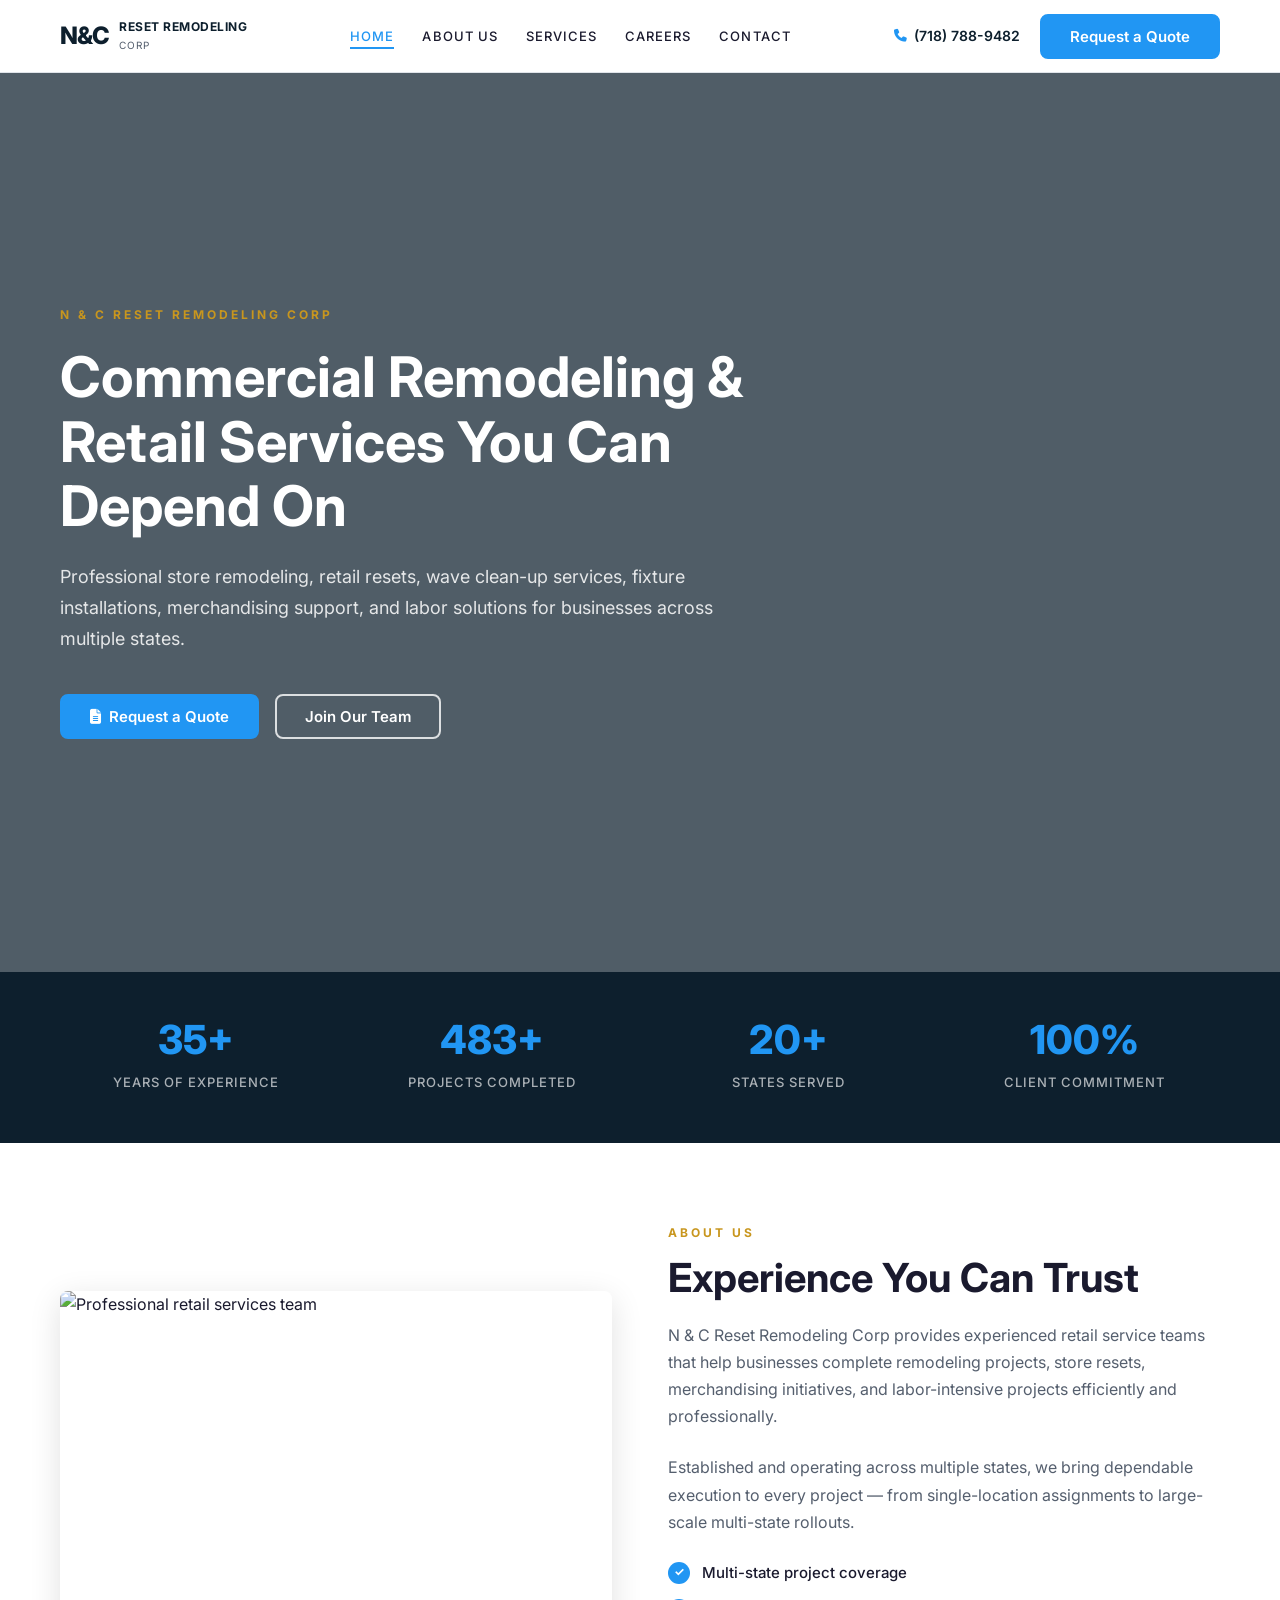
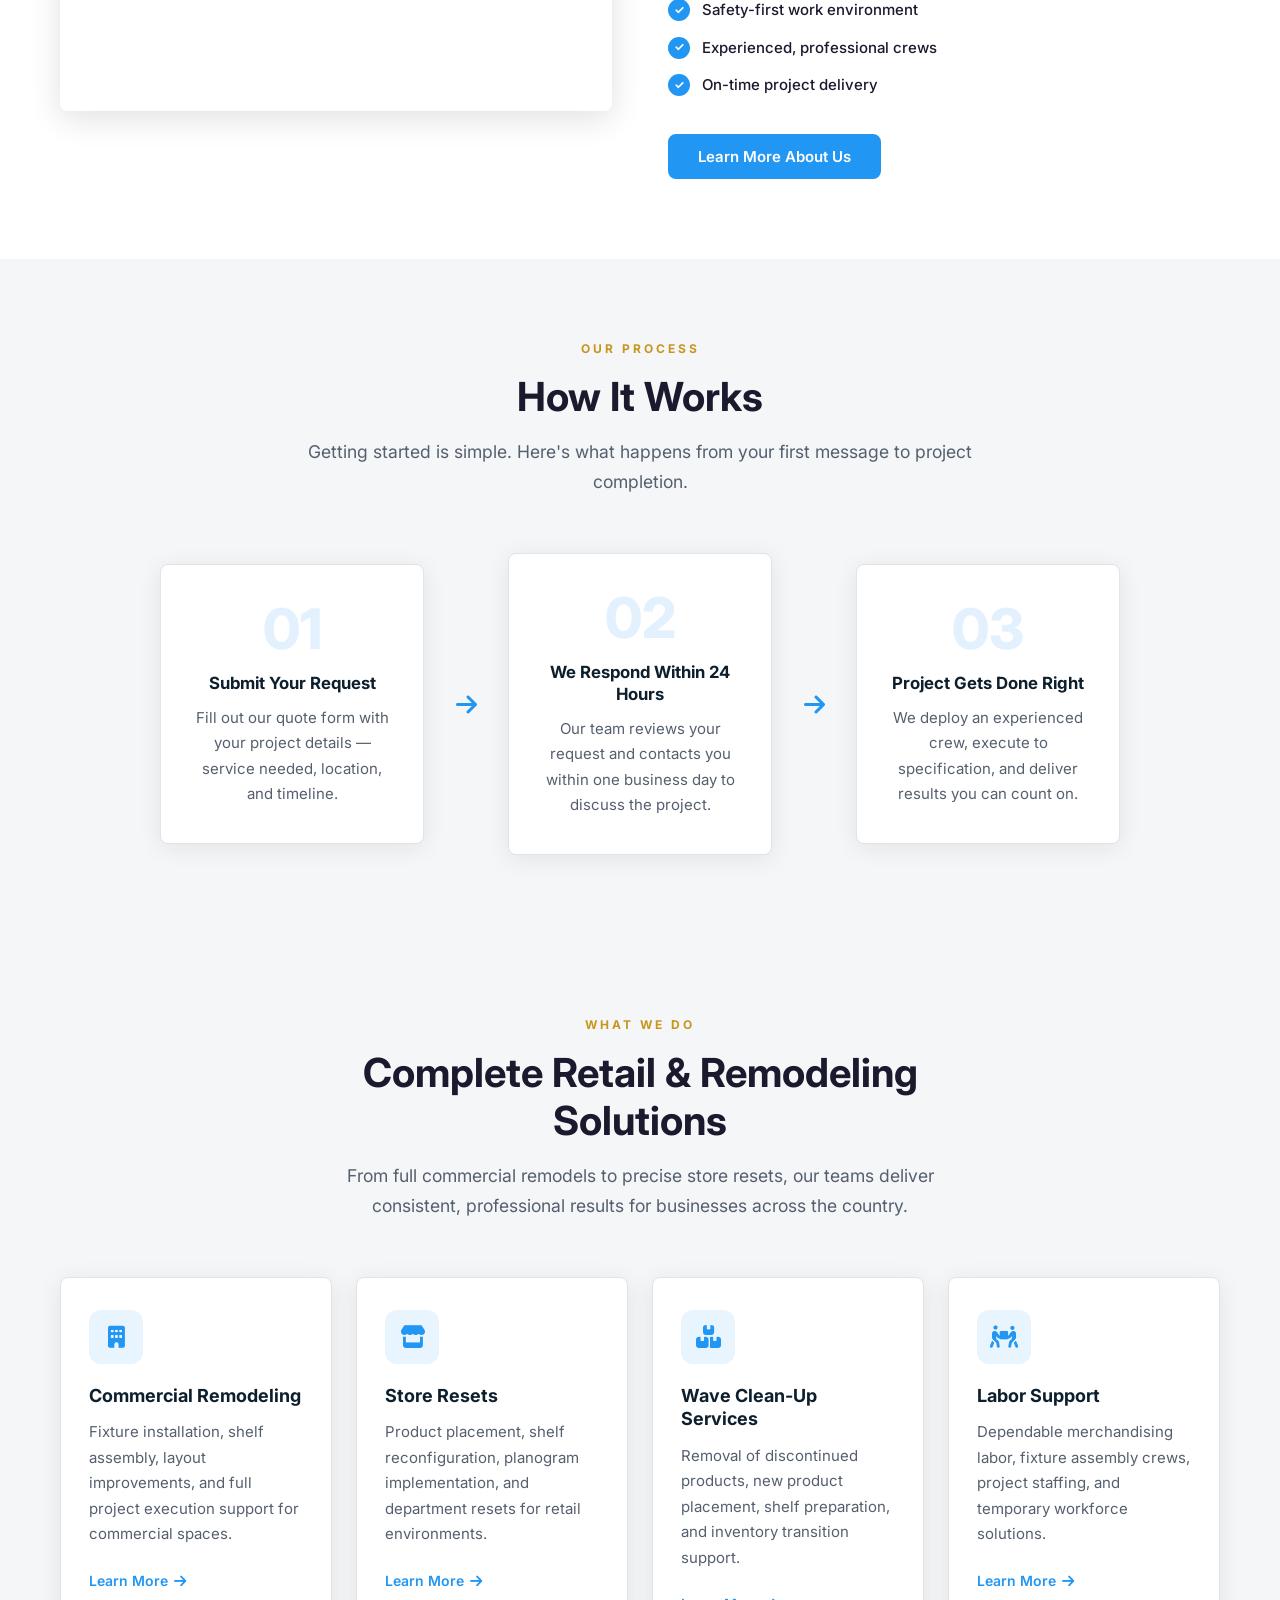
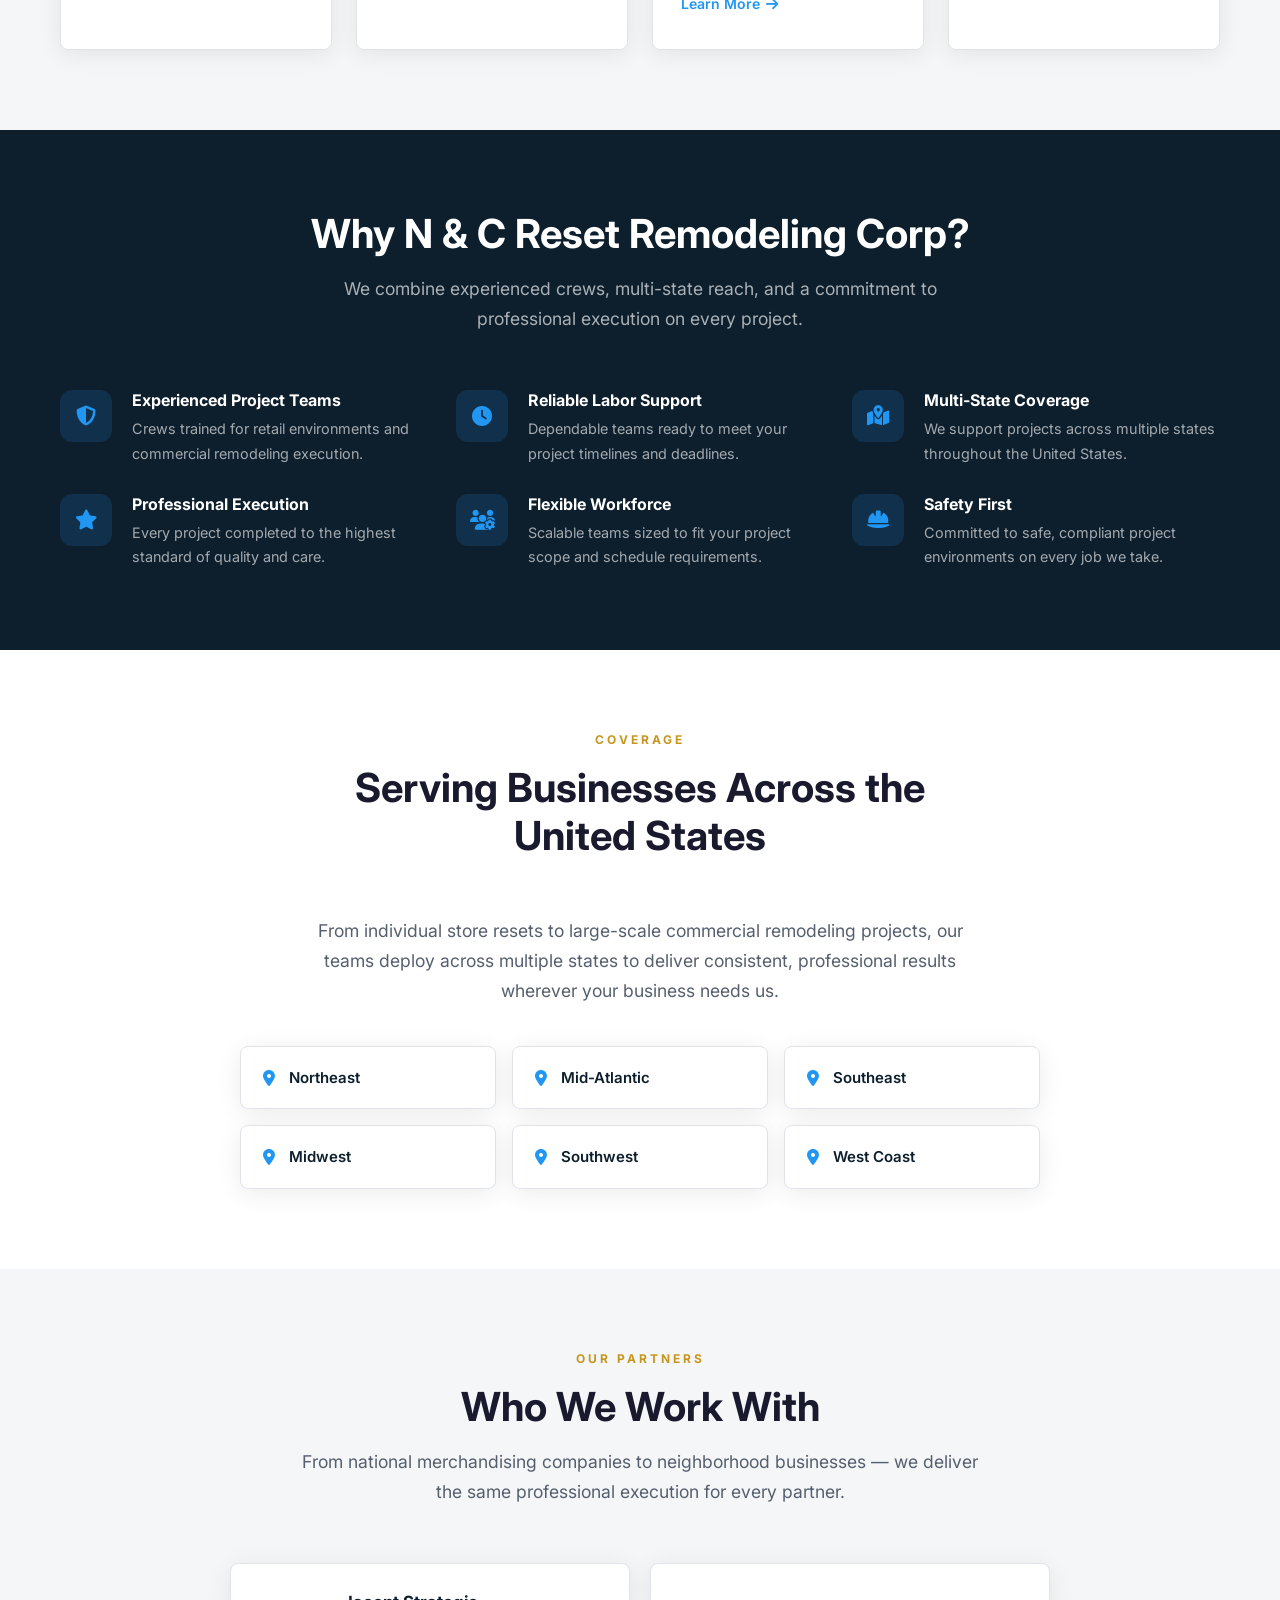
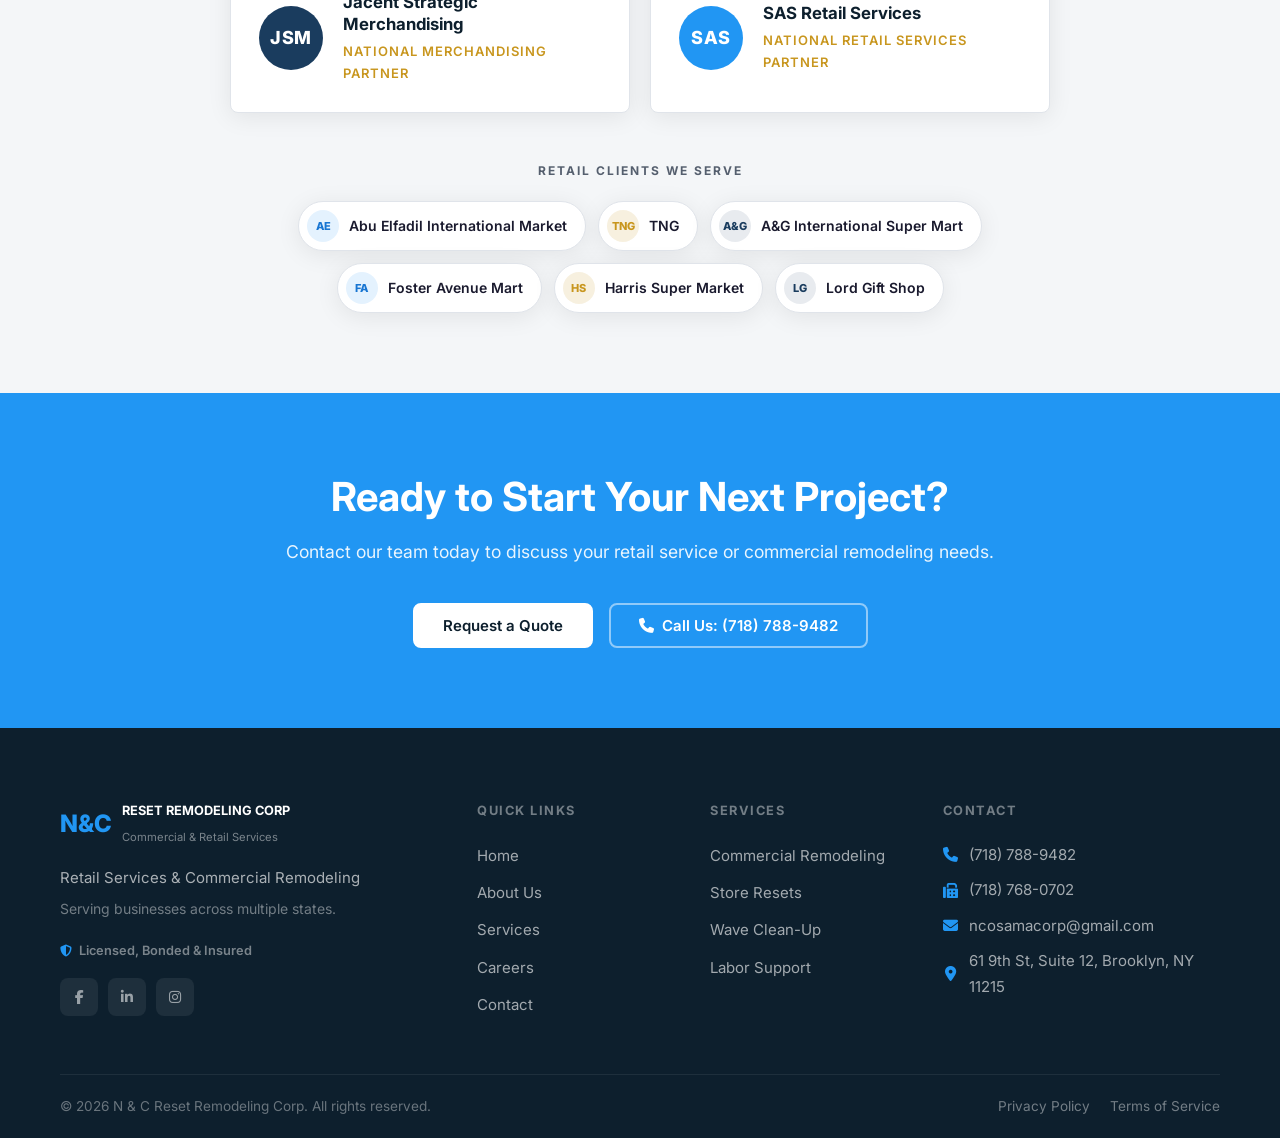
==== index.html @ 817818fc "Redesign partners section: tiered layout with lettermark avatars" ====
<!DOCTYPE html>
<html lang="en">
<head>
  <meta charset="UTF-8">
  <meta name="viewport" content="width=device-width, initial-scale=1.0">
  <meta name="description" content="N&C Reset Remodeling Corp — professional commercial remodeling, store resets, wave clean-up services, and labor support across multiple states.">
  <title>N&C Reset Remodeling Corp — Commercial Remodeling &amp; Retail Services</title>
  <link rel="preconnect" href="https://fonts.googleapis.com">
  <link rel="preconnect" href="https://fonts.gstatic.com" crossorigin>
  <link href="https://fonts.googleapis.com/css2?family=Inter:wght@400;500;600;700;800&display=swap" rel="stylesheet">
  <link href="https://cdnjs.cloudflare.com/ajax/libs/font-awesome/6.4.0/css/all.min.css" rel="stylesheet">
  <link rel="stylesheet" href="css/styles.css">
  <link rel="icon" type="image/svg+xml" href="favicon.svg">
  <meta name="theme-color" content="#0D1F2D">
  <meta property="og:type" content="website">
  <meta property="og:site_name" content="N&amp;C Reset Remodeling Corp">
  <meta property="og:title" content="N&amp;C Reset Remodeling Corp — Commercial Remodeling &amp; Retail Services">
  <meta property="og:description" content="Professional store remodeling, retail resets, wave clean-up, and labor solutions for businesses across multiple states. Based in Brooklyn, NY.">
  <meta property="og:image" content="https://www.ncresetremodeling.com/og-image.jpg">
  <meta property="og:url" content="https://www.ncresetremodeling.com/">
  <meta name="twitter:card" content="summary_large_image">
  <meta name="twitter:title" content="N&amp;C Reset Remodeling Corp — Commercial Remodeling &amp; Retail Services">
  <meta name="twitter:description" content="Professional store remodeling, retail resets, wave clean-up, and labor solutions for businesses across multiple states.">
  <meta name="twitter:image" content="https://www.ncresetremodeling.com/og-image.jpg">
</head>
<body>

  <a href="#main-content" class="skip-link">Skip to main content</a>

  <!-- ── Navigation ── -->
  <header>
    <nav class="site-nav" id="site-nav" aria-label="Main navigation">
      <div class="container">
        <div class="nav-inner">
          <a href="index.html" class="nav-logo" aria-label="N&C Reset Remodeling Corp — Home">
            <span class="nav-logo-mark">N&amp;C</span>
            <div class="nav-logo-text">
              <strong>RESET REMODELING</strong>
              <span>CORP</span>
            </div>
          </a>
          <ul class="nav-links" role="menubar" aria-label="Primary navigation">
            <li role="none"><a href="index.html" role="menuitem" class="active">Home</a></li>
            <li role="none"><a href="about.html" role="menuitem">About Us</a></li>
            <li role="none"><a href="services.html" role="menuitem">Services</a></li>
            <li role="none"><a href="careers.html" role="menuitem">Careers</a></li>
            <li role="none"><a href="contact.html" role="menuitem">Contact</a></li>
          </ul>
          <div class="nav-right">
            <a href="tel:7187889482" class="nav-phone" aria-label="Call us at (718) 788-9482">
              <i class="fas fa-phone" aria-hidden="true"></i>
              (718) 788-9482
            </a>
            <a href="contact.html#quote" class="btn btn-primary">Request a Quote</a>
          </div>
          <button class="hamburger" id="hamburger" aria-label="Open navigation menu" aria-expanded="false" aria-controls="mobile-menu">
            <span></span><span></span><span></span>
          </button>
        </div>
      </div>
    </nav>
  </header>

  <div class="mobile-menu" id="mobile-menu" role="dialog" aria-modal="true" aria-label="Mobile navigation">
    <a href="index.html">Home</a>
    <a href="about.html">About Us</a>
    <a href="services.html">Services</a>
    <a href="careers.html">Careers</a>
    <a href="contact.html">Contact</a>
    <a href="contact.html#quote" class="btn btn-primary">Request a Quote</a>
  </div>

  <main id="main-content">

    <!-- ── Hero ── -->
    <section class="hero" aria-label="Hero banner">
      <div class="hero-overlay" aria-hidden="true"></div>
      <div class="container">
        <div class="hero-content">
          <span class="hero-label">N &amp; C Reset Remodeling Corp</span>
          <h1>Commercial Remodeling &amp; Retail Services You Can Depend On</h1>
          <p class="hero-sub">Professional store remodeling, retail resets, wave clean-up services, fixture installations, merchandising support, and labor solutions for businesses across multiple states.</p>
          <div class="hero-ctas">
            <a href="contact.html#quote" class="btn btn-primary">
              <i class="fas fa-file-alt" aria-hidden="true"></i> Request a Quote
            </a>
            <a href="careers.html" class="btn btn-outline-white">Join Our Team</a>
          </div>
        </div>
      </div>
    </section>

    <!-- ── Stats Bar ── -->
    <section class="stats-bar" aria-label="Company statistics">
      <div class="container">
        <div class="stats-grid">
          <div class="stat-item fade-in">
            <span class="stat-num">35+</span>
            <span class="stat-label">Years of Experience</span>
          </div>
          <div class="stat-item fade-in" data-delay="1">
            <span class="stat-num">500+</span>
            <span class="stat-label">Projects Completed</span>
          </div>
          <div class="stat-item fade-in" data-delay="2">
            <span class="stat-num">20+</span>
            <span class="stat-label">States Served</span>
          </div>
          <div class="stat-item fade-in" data-delay="3">
            <span class="stat-num">100%</span>
            <span class="stat-label">Client Commitment</span>
          </div>
        </div>
      </div>
    </section>

    <!-- ── About Snapshot ── -->
    <section class="section" aria-labelledby="about-snap-heading">
      <div class="container">
        <div class="about-grid">
          <div class="about-img fade-in">
            <img
              src="https://images.unsplash.com/photo-1600880292203-757bb62b4baf?auto=format&fit=crop&w=800&q=80"
              alt="Professional retail services team"
              width="800" height="420" loading="lazy"
            >
          </div>
          <div class="about-text fade-in" data-delay="1">
            <span class="section-label">About Us</span>
            <h2 id="about-snap-heading">Experience You Can Trust</h2>
            <p>N &amp; C Reset Remodeling Corp provides experienced retail service teams that help businesses complete remodeling projects, store resets, merchandising initiatives, and labor-intensive projects efficiently and professionally.</p>
            <p>Established and operating across multiple states, we bring dependable execution to every project — from single-location assignments to large-scale multi-state rollouts.</p>
            <ul class="about-checklist" aria-label="Key company strengths">
              <li>Multi-state project coverage</li>
              <li>Safety-first work environment</li>
              <li>Experienced, professional crews</li>
              <li>On-time project delivery</li>
            </ul>
            <a href="about.html" class="btn btn-primary">Learn More About Us</a>
          </div>
        </div>
      </div>
    </section>

    <!-- ── How It Works ── -->
    <section class="section section-alt" aria-labelledby="process-heading">
      <div class="container">
        <div class="section-head fade-in">
          <span class="section-label">Our Process</span>
          <h2 id="process-heading">How It Works</h2>
          <p>Getting started is simple. Here's what happens from your first message to project completion.</p>
        </div>
        <div class="process-grid">
          <div class="process-step fade-in" data-delay="1">
            <div class="step-num" aria-hidden="true">01</div>
            <h3>Submit Your Request</h3>
            <p>Fill out our quote form with your project details — service needed, location, and timeline.</p>
          </div>
          <div class="process-connector fade-in" data-delay="2" aria-hidden="true">
            <i class="fas fa-arrow-right"></i>
          </div>
          <div class="process-step fade-in" data-delay="2">
            <div class="step-num" aria-hidden="true">02</div>
            <h3>We Respond Within 24 Hours</h3>
            <p>Our team reviews your request and contacts you within one business day to discuss the project.</p>
          </div>
          <div class="process-connector fade-in" data-delay="3" aria-hidden="true">
            <i class="fas fa-arrow-right"></i>
          </div>
          <div class="process-step fade-in" data-delay="3">
            <div class="step-num" aria-hidden="true">03</div>
            <h3>Project Gets Done Right</h3>
            <p>We deploy an experienced crew, execute to specification, and deliver results you can count on.</p>
          </div>
        </div>
      </div>
    </section>

    <!-- ── Services Overview ── -->
    <section class="section section-alt" aria-labelledby="svc-overview-heading">
      <div class="container">
        <div class="section-head fade-in">
          <span class="section-label">What We Do</span>
          <h2 id="svc-overview-heading">Complete Retail &amp; Remodeling Solutions</h2>
          <p>From full commercial remodels to precise store resets, our teams deliver consistent, professional results for businesses across the country.</p>
        </div>
        <div class="services-grid">
          <article class="service-card fade-in" data-delay="1">
            <div class="svc-icon-wrap" aria-hidden="true"><i class="fas fa-building"></i></div>
            <h3>Commercial Remodeling</h3>
            <p>Fixture installation, shelf assembly, layout improvements, and full project execution support for commercial spaces.</p>
            <a href="services.html#remodeling" class="svc-link">Learn More <i class="fas fa-arrow-right" aria-hidden="true"></i></a>
          </article>
          <article class="service-card fade-in" data-delay="2">
            <div class="svc-icon-wrap" aria-hidden="true"><i class="fas fa-store"></i></div>
            <h3>Store Resets</h3>
            <p>Product placement, shelf reconfiguration, planogram implementation, and department resets for retail environments.</p>
            <a href="services.html#resets" class="svc-link">Learn More <i class="fas fa-arrow-right" aria-hidden="true"></i></a>
          </article>
          <article class="service-card fade-in" data-delay="3">
            <div class="svc-icon-wrap" aria-hidden="true"><i class="fas fa-boxes-stacked"></i></div>
            <h3>Wave Clean-Up Services</h3>
            <p>Removal of discontinued products, new product placement, shelf preparation, and inventory transition support.</p>
            <a href="services.html#wave" class="svc-link">Learn More <i class="fas fa-arrow-right" aria-hidden="true"></i></a>
          </article>
          <article class="service-card fade-in" data-delay="4">
            <div class="svc-icon-wrap" aria-hidden="true"><i class="fas fa-people-carry-box"></i></div>
            <h3>Labor Support</h3>
            <p>Dependable merchandising labor, fixture assembly crews, project staffing, and temporary workforce solutions.</p>
            <a href="services.html#labor" class="svc-link">Learn More <i class="fas fa-arrow-right" aria-hidden="true"></i></a>
          </article>
        </div>
      </div>
    </section>

    <!-- ── Why Choose Us ── -->
    <section class="section section-dark" aria-labelledby="why-heading">
      <div class="container">
        <div class="section-head fade-in">
          <h2 id="why-heading">Why N &amp; C Reset Remodeling Corp?</h2>
          <p>We combine experienced crews, multi-state reach, and a commitment to professional execution on every project.</p>
        </div>
        <div class="why-grid">
          <div class="why-item fade-in" data-delay="1">
            <div class="why-icon" aria-hidden="true"><i class="fas fa-shield-halved"></i></div>
            <div>
              <h3>Experienced Project Teams</h3>
              <p>Crews trained for retail environments and commercial remodeling execution.</p>
            </div>
          </div>
          <div class="why-item fade-in" data-delay="2">
            <div class="why-icon" aria-hidden="true"><i class="fas fa-clock"></i></div>
            <div>
              <h3>Reliable Labor Support</h3>
              <p>Dependable teams ready to meet your project timelines and deadlines.</p>
            </div>
          </div>
          <div class="why-item fade-in" data-delay="3">
            <div class="why-icon" aria-hidden="true"><i class="fas fa-map-location-dot"></i></div>
            <div>
              <h3>Multi-State Coverage</h3>
              <p>We support projects across multiple states throughout the United States.</p>
            </div>
          </div>
          <div class="why-item fade-in" data-delay="1">
            <div class="why-icon" aria-hidden="true"><i class="fas fa-star"></i></div>
            <div>
              <h3>Professional Execution</h3>
              <p>Every project completed to the highest standard of quality and care.</p>
            </div>
          </div>
          <div class="why-item fade-in" data-delay="2">
            <div class="why-icon" aria-hidden="true"><i class="fas fa-users-gear"></i></div>
            <div>
              <h3>Flexible Workforce</h3>
              <p>Scalable teams sized to fit your project scope and schedule requirements.</p>
            </div>
          </div>
          <div class="why-item fade-in" data-delay="3">
            <div class="why-icon" aria-hidden="true"><i class="fas fa-hard-hat"></i></div>
            <div>
              <h3>Safety First</h3>
              <p>Committed to safe, compliant project environments on every job we take.</p>
            </div>
          </div>
        </div>
      </div>
    </section>

    <!-- ── Service Areas ── -->
    <section class="section" aria-labelledby="areas-heading">
      <div class="container">
        <div class="section-head fade-in">
          <span class="section-label">Coverage</span>
          <h2 id="areas-heading">Serving Businesses Across the United States</h2>
        </div>
        <p class="areas-intro fade-in">From individual store resets to large-scale commercial remodeling projects, our teams deploy across multiple states to deliver consistent, professional results wherever your business needs us.</p>
        <div class="regions-grid">
          <div class="region-chip fade-in" data-delay="1"><i class="fas fa-location-dot" aria-hidden="true"></i> Northeast</div>
          <div class="region-chip fade-in" data-delay="2"><i class="fas fa-location-dot" aria-hidden="true"></i> Mid-Atlantic</div>
          <div class="region-chip fade-in" data-delay="3"><i class="fas fa-location-dot" aria-hidden="true"></i> Southeast</div>
          <div class="region-chip fade-in" data-delay="1"><i class="fas fa-location-dot" aria-hidden="true"></i> Midwest</div>
          <div class="region-chip fade-in" data-delay="2"><i class="fas fa-location-dot" aria-hidden="true"></i> Southwest</div>
          <div class="region-chip fade-in" data-delay="3"><i class="fas fa-location-dot" aria-hidden="true"></i> West Coast</div>
        </div>
      </div>
    </section>

    <!-- ── Partners ── -->
    <section class="section section-alt" aria-labelledby="partners-heading">
      <div class="container">
        <div class="section-head fade-in">
          <span class="section-label">Our Partners</span>
          <h2 id="partners-heading">Who We Work With</h2>
          <p>From national merchandising companies to neighborhood businesses — we deliver the same professional execution for every partner.</p>
        </div>

        <!-- Featured national partners -->
        <div class="partners-featured">
          <div class="partner-featured-card fade-in" data-delay="1">
            <span class="partner-mark pm-navy" aria-hidden="true">JSM</span>
            <div class="pf-body">
              <h3>Jacent Strategic Merchandising</h3>
              <p>National merchandising partner</p>
            </div>
          </div>
          <div class="partner-featured-card fade-in" data-delay="2">
            <span class="partner-mark pm-blue" aria-hidden="true">SAS</span>
            <div class="pf-body">
              <h3>SAS Retail Services</h3>
              <p>National retail services partner</p>
            </div>
          </div>
        </div>

        <!-- Retail clients -->
        <p class="clients-label fade-in">Retail clients we serve</p>
        <div class="clients-strip fade-in">
          <div class="client-chip"><span class="client-mark" aria-hidden="true">AE</span> Abu Elfadil International Market</div>
          <div class="client-chip"><span class="client-mark" aria-hidden="true">TNG</span> TNG</div>
          <div class="client-chip"><span class="client-mark" aria-hidden="true">A&amp;G</span> A&amp;G International Super Mart</div>
          <div class="client-chip"><span class="client-mark" aria-hidden="true">FA</span> Foster Avenue Mart</div>
          <div class="client-chip"><span class="client-mark" aria-hidden="true">HS</span> Harris Super Market</div>
          <div class="client-chip"><span class="client-mark" aria-hidden="true">LG</span> Lord Gift Shop</div>
        </div>
      </div>
    </section>

    <!-- ── CTA Banner ── -->
    <section class="cta-banner" aria-labelledby="cta-heading">
      <div class="container">
        <h2 id="cta-heading" class="fade-in">Ready to Start Your Next Project?</h2>
        <p class="fade-in">Contact our team today to discuss your retail service or commercial remodeling needs.</p>
        <div class="cta-btns fade-in">
          <a href="contact.html#quote" class="btn btn-white">Request a Quote</a>
          <a href="tel:7187889482" class="btn btn-outline-navy">
            <i class="fas fa-phone" aria-hidden="true"></i> Call Us: (718) 788-9482
          </a>
        </div>
      </div>
    </section>

  </main>

  <!-- ── Footer ── -->
  <footer class="site-footer" role="contentinfo">
    <div class="container">
      <div class="footer-grid">
        <div class="footer-brand">
          <div class="footer-logo">
            <span class="footer-logo-mark">N&amp;C</span>
            <div class="footer-logo-text">
              <strong>RESET REMODELING CORP</strong>
              <span>Commercial &amp; Retail Services</span>
            </div>
          </div>
          <p class="footer-tagline">Retail Services &amp; Commercial Remodeling</p>
          <p class="footer-served">Serving businesses across multiple states.</p>
          <p class="footer-trust"><i class="fas fa-shield-halved" aria-hidden="true"></i> Licensed, Bonded &amp; Insured</p>
          <div class="social-links" aria-label="Social media links">
            <a href="#" aria-label="Facebook"><i class="fab fa-facebook-f" aria-hidden="true"></i></a>
            <a href="#" aria-label="LinkedIn"><i class="fab fa-linkedin-in" aria-hidden="true"></i></a>
            <a href="#" aria-label="Instagram"><i class="fab fa-instagram" aria-hidden="true"></i></a>
          </div>
        </div>
        <div class="footer-col">
          <h4>Quick Links</h4>
          <ul>
            <li><a href="index.html">Home</a></li>
            <li><a href="about.html">About Us</a></li>
            <li><a href="services.html">Services</a></li>
            <li><a href="careers.html">Careers</a></li>
            <li><a href="contact.html">Contact</a></li>
          </ul>
        </div>
        <div class="footer-col">
          <h4>Services</h4>
          <ul>
            <li><a href="services.html#remodeling">Commercial Remodeling</a></li>
            <li><a href="services.html#resets">Store Resets</a></li>
            <li><a href="services.html#wave">Wave Clean-Up</a></li>
            <li><a href="services.html#labor">Labor Support</a></li>
          </ul>
        </div>
        <div class="footer-col">
          <h4>Contact</h4>
          <div class="footer-contact-item">
            <i class="fas fa-phone" aria-hidden="true"></i>
            <a href="tel:7187889482">(718) 788-9482</a>
          </div>
          <div class="footer-contact-item">
            <i class="fas fa-fax" aria-hidden="true"></i>
            <span>(718) 768-0702</span>
          </div>
          <div class="footer-contact-item">
            <i class="fas fa-envelope" aria-hidden="true"></i>
            <a href="mailto:ncosamacorp@gmail.com">ncosamacorp@gmail.com</a>
          </div>
          <div class="footer-contact-item">
            <i class="fas fa-map-marker-alt" aria-hidden="true"></i>
            <span>61 9th St, Suite 12, Brooklyn, NY 11215</span>
          </div>
        </div>
      </div>
      <div class="footer-bottom">
        <p>&copy; <span class="current-year"></span> N &amp; C Reset Remodeling Corp. All rights reserved.</p>
        <div class="footer-legal">
          <a href="privacy.html">Privacy Policy</a>
          <a href="terms.html">Terms of Service</a>
        </div>
      </div>
    </div>
  </footer>

  <script src="js/main.js"></script>
</body>
</html>
---- css/styles.css ----
/* ============================================================
   N&C Reset Remodeling Corp — styles.css
   ============================================================ */

/* ── 1. CSS Custom Properties ────────────────────────────── */
:root {
  --dark:        #0D1F2D;
  --blue:        #1A3C5E;
  --accent:      #2196F3;
  --accent-dk:   #1976D2;
  --gold:        #C8961E;
  --white:       #FFFFFF;
  --light-gray:  #F4F6F8;
  --text-dark:   #1A1A2E;
  --text-gray:   #555F6E;
  --border:      #E0E4EA;

  --font: 'Inter', sans-serif;
  --container: 1200px;
  --pad: 80px;
  --radius: 8px;
  --shadow:    0 4px 24px rgba(0,0,0,0.08);
  --shadow-md: 0 8px 32px rgba(0,0,0,0.12);
  --shadow-lg: 0 16px 48px rgba(0,0,0,0.16);
  --t: all 0.3s ease;
}

/* ── 2. Reset & Base ──────────────────────────────────────── */
*, *::before, *::after { box-sizing: border-box; margin: 0; padding: 0; }
html { scroll-behavior: smooth; }
body {
  font-family: var(--font);
  font-size: 16px;
  color: var(--text-dark);
  line-height: 1.7;
  background: var(--white);
}
img    { max-width: 100%; height: auto; display: block; }
a      { color: inherit; text-decoration: none; }
ul     { list-style: none; }
button { cursor: pointer; border: none; background: none; font-family: inherit; }
input, select, textarea { font-family: inherit; }
p      { margin-bottom: 1rem; }
p:last-child { margin-bottom: 0; }

/* ── 3. Layout ────────────────────────────────────────────── */
.container {
  width: 100%;
  max-width: var(--container);
  margin: 0 auto;
  padding: 0 20px;
}

.section     { padding: var(--pad) 0; }
.section-alt { background: var(--light-gray); }
.section-dark {
  background: var(--dark);
  color: var(--white);
}

.section-label {
  display: block;
  font-size: 0.75rem;
  font-weight: 700;
  letter-spacing: 3px;
  text-transform: uppercase;
  color: var(--gold);
  margin-bottom: 14px;
}

.section-head {
  text-align: center;
  max-width: 680px;
  margin: 0 auto 56px;
}
.section-head h2 { margin-bottom: 16px; }
.section-head p  { font-size: 1.1rem; color: var(--text-gray); }
.section-dark .section-head p { color: rgba(255,255,255,0.65); }

/* Typography */
h1 { font-size: clamp(2rem, 5vw, 3.5rem); font-weight: 700; line-height: 1.15; }
h2 { font-size: clamp(1.75rem, 4vw, 2.5rem); font-weight: 700; line-height: 1.2; }
h3 { font-size: 1.5rem; font-weight: 600; line-height: 1.3; }

/* ADA skip link */
.skip-link {
  position: absolute;
  top: -100px;
  left: 16px;
  background: var(--accent);
  color: var(--white);
  padding: 10px 20px;
  border-radius: 0 0 var(--radius) var(--radius);
  font-weight: 600;
  z-index: 9999;
  transition: top 0.2s;
}
.skip-link:focus { top: 0; }

/* Focus styles */
a:focus-visible,
button:focus-visible,
input:focus-visible,
select:focus-visible,
textarea:focus-visible {
  outline: 3px solid var(--accent);
  outline-offset: 2px;
  border-radius: 2px;
}

/* ── 4. Navigation ────────────────────────────────────────── */
.site-nav {
  position: fixed;
  top: 0; left: 0; right: 0;
  z-index: 1000;
  background: var(--white);
  border-bottom: 1px solid var(--border);
  transition: var(--t);
}
.site-nav.scrolled { box-shadow: 0 2px 20px rgba(0,0,0,0.10); }

.nav-inner {
  display: flex;
  align-items: center;
  justify-content: space-between;
  height: 72px;
  gap: 16px;
}

/* Logo */
.nav-logo {
  display: flex;
  align-items: center;
  gap: 10px;
  flex-shrink: 0;
  text-decoration: none;
}
.nav-logo-mark {
  font-size: 1.5rem;
  font-weight: 800;
  color: var(--dark);
  letter-spacing: -1px;
  line-height: 1;
}
.nav-logo-text { line-height: 1.15; }
.nav-logo-text strong {
  display: block;
  font-size: 0.75rem;
  font-weight: 700;
  color: var(--dark);
  letter-spacing: 0.5px;
}
.nav-logo-text span {
  font-size: 0.625rem;
  font-weight: 400;
  color: var(--text-gray);
  letter-spacing: 1px;
  text-transform: uppercase;
}

/* Center links (desktop only) */
.nav-links {
  display: none;
  align-items: center;
  gap: 28px;
  flex: 1;
  justify-content: center;
}
.nav-links a {
  font-size: 0.8125rem;
  font-weight: 500;
  text-transform: uppercase;
  letter-spacing: 0.08em;
  color: var(--text-dark);
  padding-bottom: 3px;
  border-bottom: 2px solid transparent;
  transition: var(--t);
}
.nav-links a:hover,
.nav-links a.active {
  color: var(--accent);
  border-bottom-color: var(--accent);
}

/* Right side (desktop only) */
.nav-right {
  display: none;
  align-items: center;
  gap: 20px;
  flex-shrink: 0;
}
.nav-phone {
  display: flex;
  align-items: center;
  gap: 7px;
  font-size: 0.875rem;
  font-weight: 600;
  color: var(--dark);
  white-space: nowrap;
}
.nav-phone i { color: var(--accent); font-size: 0.8rem; }
.nav-phone:hover { color: var(--accent); }

/* Hamburger */
.hamburger {
  display: flex;
  flex-direction: column;
  gap: 5px;
  padding: 8px;
  cursor: pointer;
  background: none;
  border: none;
}
.hamburger span {
  display: block;
  width: 24px;
  height: 2px;
  background: var(--dark);
  border-radius: 2px;
  transition: var(--t);
}
.hamburger.open span:nth-child(1) { transform: translateY(7px) rotate(45deg); }
.hamburger.open span:nth-child(2) { opacity: 0; transform: scaleX(0); }
.hamburger.open span:nth-child(3) { transform: translateY(-7px) rotate(-45deg); }

/* Mobile fullscreen menu */
.mobile-menu {
  position: fixed;
  inset: 0;
  z-index: 999;
  background: var(--dark);
  display: flex;
  flex-direction: column;
  align-items: center;
  justify-content: center;
  gap: 28px;
  opacity: 0;
  visibility: hidden;
  transition: opacity 0.3s ease, visibility 0.3s ease;
}
.mobile-menu.open { opacity: 1; visibility: visible; }
.mobile-menu a {
  font-size: 1.4rem;
  font-weight: 600;
  color: var(--white);
  letter-spacing: 0.04em;
  transition: var(--t);
}
.mobile-menu a:hover { color: var(--accent); }
.mobile-menu .btn { font-size: 1rem; margin-top: 8px; }

/* ── 5. Buttons ────────────────────────────────────────────── */
.btn {
  display: inline-flex;
  align-items: center;
  gap: 8px;
  padding: 13px 28px;
  border-radius: var(--radius);
  font-size: 0.9375rem;
  font-weight: 600;
  line-height: 1;
  transition: var(--t);
  cursor: pointer;
  white-space: nowrap;
  text-decoration: none;
}
.btn-primary {
  background: var(--accent);
  color: var(--white);
  border: 2px solid var(--accent);
}
.btn-primary:hover {
  background: var(--accent-dk);
  border-color: var(--accent-dk);
  transform: translateY(-1px);
  box-shadow: 0 4px 12px rgba(33,150,243,0.35);
}
.btn-outline-white {
  background: transparent;
  color: var(--white);
  border: 2px solid rgba(255,255,255,0.8);
}
.btn-outline-white:hover {
  background: rgba(255,255,255,0.12);
  border-color: var(--white);
  transform: translateY(-1px);
}
.btn-white {
  background: var(--white);
  color: var(--dark);
  border: 2px solid var(--white);
}
.btn-white:hover { background: var(--light-gray); transform: translateY(-1px); }
.btn-outline-navy {
  background: transparent;
  color: var(--white);
  border: 2px solid rgba(255,255,255,0.5);
}
.btn-outline-navy:hover {
  background: rgba(255,255,255,0.1);
  border-color: var(--white);
}
.btn-outline-dark {
  background: transparent;
  color: var(--dark);
  border: 2px solid var(--border);
}
.btn-outline-dark:hover {
  background: var(--light-gray);
  border-color: var(--dark);
  transform: translateY(-1px);
}

/* ── 6. Hero (Homepage) ───────────────────────────────────── */
.hero {
  position: relative;
  height: 100vh;
  min-height: 600px;
  max-height: 920px;
  margin-top: 72px;
  background-image: url('https://images.unsplash.com/photo-1441984904996-e0b6ba687e04?auto=format&fit=crop&w=1600&q=80');
  background-size: cover;
  background-position: center;
  display: flex;
  align-items: center;
}
.hero-overlay {
  position: absolute;
  inset: 0;
  background: rgba(13,31,45,0.72);
}
.hero-content {
  position: relative;
  z-index: 1;
  max-width: 700px;
}
.hero-label {
  display: block;
  font-size: 0.75rem;
  font-weight: 700;
  letter-spacing: 3px;
  text-transform: uppercase;
  color: var(--gold);
  margin-bottom: 20px;
}
.hero-content h1 { color: var(--white); margin-bottom: 24px; }
.hero-sub {
  font-size: 1.125rem;
  color: rgba(255,255,255,0.85);
  margin-bottom: 40px;
  line-height: 1.7;
}
.hero-ctas { display: flex; gap: 16px; flex-wrap: wrap; }

/* ── 7. Stats Bar ─────────────────────────────────────────── */
.stats-bar {
  background: var(--dark);
  padding: 48px 0;
}
.stats-grid {
  display: grid;
  grid-template-columns: repeat(2, 1fr);
  gap: 40px 24px;
}
.stat-item { text-align: center; }
.stat-num {
  display: block;
  font-size: 2.5rem;
  font-weight: 800;
  color: var(--accent);
  line-height: 1;
  margin-bottom: 8px;
}
.stat-label {
  font-size: 0.8125rem;
  font-weight: 500;
  color: rgba(255,255,255,0.65);
  text-transform: uppercase;
  letter-spacing: 1px;
}

/* ── 8. About Snapshot ────────────────────────────────────── */
.about-grid {
  display: grid;
  gap: 56px;
  align-items: center;
}
.about-img {
  border-radius: var(--radius);
  overflow: hidden;
  box-shadow: var(--shadow-md);
}
.about-img img { width: 100%; height: 420px; object-fit: cover; }
.about-text .section-label { margin-bottom: 10px; }
.about-text h2 { margin-bottom: 20px; }
.about-text > p { color: var(--text-gray); margin-bottom: 24px; }
.about-checklist {
  display: flex;
  flex-direction: column;
  gap: 12px;
  margin-bottom: 36px;
}
.about-checklist li {
  display: flex;
  align-items: center;
  gap: 12px;
  font-weight: 500;
  font-size: 0.9375rem;
}
.about-checklist li::before {
  content: '✓';
  display: flex;
  align-items: center;
  justify-content: center;
  width: 22px;
  height: 22px;
  min-width: 22px;
  background: var(--accent);
  color: var(--white);
  border-radius: 50%;
  font-size: 0.75rem;
  font-weight: 700;
}

/* ── 9. Service Cards (Homepage) ──────────────────────────── */
.services-grid {
  display: grid;
  grid-template-columns: 1fr;
  gap: 24px;
}
.service-card {
  background: var(--white);
  border-radius: var(--radius);
  padding: 32px 28px;
  box-shadow: var(--shadow);
  border: 1px solid var(--border);
  transition: var(--t);
}
.service-card:hover {
  transform: translateY(-4px);
  box-shadow: var(--shadow-md);
  border-color: rgba(33,150,243,0.25);
}
.svc-icon-wrap {
  width: 54px;
  height: 54px;
  background: rgba(33,150,243,0.1);
  border-radius: 12px;
  display: flex;
  align-items: center;
  justify-content: center;
  margin-bottom: 20px;
}
.svc-icon-wrap i { font-size: 1.4rem; color: var(--accent); }
.service-card h3 {
  font-size: 1.125rem;
  font-weight: 700;
  margin-bottom: 12px;
  color: var(--dark);
}
.service-card p { font-size: 0.9375rem; color: var(--text-gray); margin-bottom: 20px; }
.svc-link {
  font-size: 0.875rem;
  font-weight: 600;
  color: var(--accent);
  display: inline-flex;
  align-items: center;
  gap: 6px;
  transition: var(--t);
}
.svc-link:hover { gap: 10px; color: var(--accent-dk); }

/* ── 10. Why Choose Us ────────────────────────────────────── */
.why-grid { display: grid; gap: 28px; }
.why-item { display: flex; gap: 20px; align-items: flex-start; }
.why-icon {
  width: 52px;
  height: 52px;
  min-width: 52px;
  background: rgba(33,150,243,0.15);
  border-radius: 12px;
  display: flex;
  align-items: center;
  justify-content: center;
}
.why-icon i { font-size: 1.25rem; color: var(--accent); }
.why-item h3 {
  font-size: 1rem;
  font-weight: 700;
  margin-bottom: 6px;
  color: var(--white);
}
.why-item p { font-size: 0.9rem; color: rgba(255,255,255,0.62); margin: 0; }

/* ── 11. Service Areas ────────────────────────────────────── */
.areas-intro { font-size: 1.1rem; color: var(--text-gray); text-align: center; max-width: 680px; margin: 0 auto 40px; }
.regions-grid {
  display: grid;
  grid-template-columns: repeat(2, 1fr);
  gap: 16px;
  max-width: 800px;
  margin: 0 auto;
}
.region-chip {
  background: var(--white);
  border: 1px solid var(--border);
  border-radius: var(--radius);
  padding: 18px 22px;
  display: flex;
  align-items: center;
  gap: 14px;
  font-weight: 600;
  font-size: 0.9375rem;
  color: var(--dark);
  box-shadow: var(--shadow);
  transition: var(--t);
}
.region-chip i { color: var(--accent); font-size: 1rem; }
.region-chip:hover { border-color: var(--accent); color: var(--accent); transform: translateY(-2px); box-shadow: var(--shadow-md); }

/* ── 11b. Partners ────────────────────────────────────────── */

/* Featured national partners */
.partners-featured {
  display: grid;
  grid-template-columns: 1fr;
  gap: 20px;
  max-width: 820px;
  margin: 0 auto 48px;
}
@media (min-width: 768px) {
  .partners-featured { grid-template-columns: 1fr 1fr; }
}
.partner-featured-card {
  background: var(--white);
  border: 1px solid var(--border);
  border-radius: var(--radius);
  padding: 28px;
  display: flex;
  align-items: center;
  gap: 20px;
  box-shadow: var(--shadow);
  transition: var(--t);
}
.partner-featured-card:hover {
  border-color: var(--accent);
  transform: translateY(-3px);
  box-shadow: var(--shadow-md);
}
.partner-mark {
  width: 64px;
  height: 64px;
  min-width: 64px;
  border-radius: 50%;
  display: flex;
  align-items: center;
  justify-content: center;
  font-size: 1.125rem;
  font-weight: 800;
  letter-spacing: 0.5px;
  color: var(--white);
}
.pm-navy { background: var(--blue); }
.pm-blue { background: var(--accent); }
.pf-body h3 { font-size: 1.05rem; font-weight: 700; color: var(--dark); margin-bottom: 4px; line-height: 1.3; }
.pf-body p  { font-size: 0.8125rem; font-weight: 600; text-transform: uppercase; letter-spacing: 1px; color: var(--gold); margin: 0; }

/* Retail clients strip */
.clients-label {
  text-align: center;
  font-size: 0.75rem;
  font-weight: 700;
  text-transform: uppercase;
  letter-spacing: 2px;
  color: var(--text-gray);
  margin-bottom: 20px;
}
.clients-strip {
  display: flex;
  flex-wrap: wrap;
  justify-content: center;
  gap: 12px;
  max-width: 900px;
  margin: 0 auto;
}
.client-chip {
  background: var(--white);
  border: 1px solid var(--border);
  border-radius: 100px;
  padding: 8px 18px 8px 8px;
  display: inline-flex;
  align-items: center;
  gap: 10px;
  font-weight: 600;
  font-size: 0.875rem;
  color: var(--text-dark);
  box-shadow: var(--shadow);
  transition: var(--t);
}
.client-chip:hover { border-color: var(--accent); transform: translateY(-2px); }
.client-mark {
  width: 32px;
  height: 32px;
  min-width: 32px;
  border-radius: 50%;
  display: flex;
  align-items: center;
  justify-content: center;
  font-size: 0.6875rem;
  font-weight: 800;
  background: rgba(33,150,243,0.12);
  color: var(--accent-dk);
}
.client-chip:nth-child(3n+2) .client-mark { background: rgba(200,150,30,0.14); color: var(--gold); }
.client-chip:nth-child(3n)   .client-mark { background: rgba(26,60,94,0.1);   color: var(--blue); }

/* ── 12. CTA Banner ───────────────────────────────────────── */
.cta-banner {
  background: var(--accent);
  padding: var(--pad) 0;
  text-align: center;
}
.cta-banner h2 { color: var(--white); margin-bottom: 16px; }
.cta-banner p { color: rgba(255,255,255,0.9); font-size: 1.1rem; margin-bottom: 36px; }
.cta-btns { display: flex; gap: 16px; justify-content: center; flex-wrap: wrap; }

/* ── 13. Page Heroes ──────────────────────────────────────── */
.page-hero {
  background: var(--dark);
  padding: 80px 0 60px;
  margin-top: 72px;
}
.page-hero h1 { color: var(--white); margin-bottom: 16px; }
.page-hero .hero-sub {
  font-size: 1.125rem;
  color: rgba(255,255,255,0.75);
  max-width: 600px;
  margin-bottom: 16px;
}
.breadcrumb {
  display: flex;
  align-items: center;
  gap: 8px;
  font-size: 0.875rem;
  color: rgba(255,255,255,0.45);
  margin-top: 12px;
}
.breadcrumb a { color: rgba(255,255,255,0.65); transition: var(--t); }
.breadcrumb a:hover { color: var(--accent); }

/* ── 14. About Page ───────────────────────────────────────── */
.mission-grid { display: grid; gap: 48px; align-items: start; }
.mission-text h2 { margin-bottom: 20px; }
.mission-text p { color: var(--text-gray); }

.mission-stats {
  display: flex;
  flex-direction: column;
  gap: 20px;
}
.mission-stat-card {
  background: var(--dark);
  color: var(--white);
  border-radius: var(--radius);
  padding: 28px 32px;
  text-align: center;
  box-shadow: var(--shadow-md);
}
.mission-stat-card .big-num {
  display: block;
  font-size: 3rem;
  font-weight: 800;
  color: var(--accent);
  line-height: 1;
  margin-bottom: 8px;
}
.mission-stat-card .big-label {
  font-size: 0.85rem;
  color: rgba(255,255,255,0.65);
  text-transform: uppercase;
  letter-spacing: 1px;
}

.values-grid { display: grid; gap: 20px; }
.value-card {
  background: var(--white);
  border-radius: var(--radius);
  padding: 28px;
  box-shadow: var(--shadow);
  border: 1px solid var(--border);
  text-align: center;
  transition: var(--t);
}
.value-card:hover { transform: translateY(-3px); box-shadow: var(--shadow-md); }
.value-card i { font-size: 2rem; color: var(--accent); margin-bottom: 14px; display: block; }
.value-card h3 { font-size: 1.05rem; margin-bottom: 8px; color: var(--dark); }
.value-card p { font-size: 0.9rem; color: var(--text-gray); margin: 0; }

.story-content { max-width: 820px; margin: 0 auto; }
.story-content p { font-size: 1.05rem; color: var(--text-gray); margin-bottom: 20px; }

.dark-cta-block { text-align: center; padding: var(--pad) 0; }
.dark-cta-block h2 { color: var(--white); margin-bottom: 16px; }
.dark-cta-block p { color: rgba(255,255,255,0.65); font-size: 1.1rem; margin-bottom: 36px; max-width: 560px; margin-left: auto; margin-right: auto; }

/* ── 15. Services Page ────────────────────────────────────── */
.svc-section { padding: var(--pad) 0; }
.svc-section:nth-child(even) { background: var(--light-gray); }

.svc-grid { display: grid; gap: 64px; align-items: center; }
.svc-grid.reverse .svc-img  { order: 2; }
.svc-grid.reverse .svc-body { order: 1; }

.svc-img {
  border-radius: var(--radius);
  overflow: hidden;
  box-shadow: var(--shadow-md);
}
.svc-img img { width: 100%; height: 380px; object-fit: cover; }

.svc-body h2 { margin-bottom: 16px; }
.svc-body > p { color: var(--text-gray); margin-bottom: 28px; }

.svc-list {
  display: grid;
  grid-template-columns: 1fr 1fr;
  gap: 10px 24px;
  margin-bottom: 32px;
}
.svc-list li {
  display: flex;
  align-items: center;
  gap: 10px;
  font-size: 0.9375rem;
  font-weight: 500;
  color: var(--text-dark);
}
.svc-list li::before {
  content: '✓';
  color: var(--accent);
  font-weight: 700;
  font-size: 0.875rem;
  flex-shrink: 0;
}

/* ── 16. Careers Page ─────────────────────────────────────── */

/* Required docs grid */
.docs-grid {
  display: grid;
  gap: 24px;
  max-width: 900px;
  margin: 0 auto 32px;
}
@media (min-width: 768px) {
  .docs-grid { grid-template-columns: 1fr 1fr; }
}
.doc-card {
  background: var(--white);
  border-radius: var(--radius);
  padding: 32px 28px;
  box-shadow: var(--shadow);
  border: 1px solid var(--border);
  display: flex;
  flex-direction: column;
  gap: 16px;
  transition: var(--t);
}
.doc-card:hover { transform: translateY(-3px); box-shadow: var(--shadow-md); }
.doc-icon {
  width: 56px;
  height: 56px;
  border-radius: 12px;
  display: flex;
  align-items: center;
  justify-content: center;
  flex-shrink: 0;
}
.doc-card:nth-child(1) .doc-icon { background: rgba(229,57,53,0.1); }
.doc-card:nth-child(1) .doc-icon i { color: #e53935; font-size: 1.6rem; }
.doc-card:nth-child(2) .doc-icon { background: rgba(33,150,243,0.1); }
.doc-card:nth-child(2) .doc-icon i { color: var(--accent); font-size: 1.6rem; }
.doc-body h3 { font-size: 1.05rem; font-weight: 700; color: var(--dark); margin-bottom: 8px; }
.doc-body p  { font-size: 0.9rem; color: var(--text-gray); margin-bottom: 20px; }
.doc-actions { display: flex; gap: 10px; flex-wrap: wrap; }
.doc-actions .btn { font-size: 0.875rem; padding: 10px 18px; }
.docs-note {
  text-align: center;
  font-size: 0.9rem;
  color: var(--text-gray);
  max-width: 600px;
  margin: 0 auto;
}
.docs-note i { color: var(--accent); margin-right: 6px; }
.docs-note a { color: var(--accent); text-decoration: underline; }


.perks-grid { display: grid; gap: 24px; }
.perk-card {
  background: var(--white);
  border-radius: var(--radius);
  padding: 28px;
  box-shadow: var(--shadow);
  border: 1px solid var(--border);
  display: flex;
  gap: 20px;
  align-items: flex-start;
  transition: var(--t);
}
.perk-card:hover { transform: translateY(-3px); box-shadow: var(--shadow-md); }
.perk-icon {
  width: 52px;
  height: 52px;
  min-width: 52px;
  background: rgba(33,150,243,0.1);
  border-radius: 10px;
  display: flex;
  align-items: center;
  justify-content: center;
}
.perk-icon i { font-size: 1.3rem; color: var(--accent); }
.perk-body h3 { font-size: 1.05rem; font-weight: 700; margin-bottom: 6px; color: var(--dark); }
.perk-body p { font-size: 0.9375rem; color: var(--text-gray); margin: 0; }

/* ── 17. Forms ────────────────────────────────────────────── */
.form-wrap {
  max-width: 800px;
  margin: 0 auto;
}
.form-card {
  background: var(--white);
  border-radius: var(--radius);
  padding: 48px;
  box-shadow: var(--shadow-md);
}
.form-card h2 { margin-bottom: 8px; }
.form-subtitle { color: var(--text-gray); font-size: 0.9375rem; margin-bottom: 36px; }

.form-row {
  display: grid;
  gap: 20px;
  margin-bottom: 20px;
}
.form-group { display: flex; flex-direction: column; gap: 6px; }
.form-group label {
  font-size: 0.875rem;
  font-weight: 600;
  color: var(--text-dark);
}
.form-group label .req { color: #e53935; margin-left: 2px; }

.form-group input,
.form-group select,
.form-group textarea {
  padding: 12px 16px;
  border: 1.5px solid var(--border);
  border-radius: var(--radius);
  font-size: 0.9375rem;
  color: var(--text-dark);
  background: var(--white);
  transition: border-color 0.2s, box-shadow 0.2s;
  outline: none;
  width: 100%;
}
.form-group input:focus,
.form-group select:focus,
.form-group textarea:focus {
  border-color: var(--accent);
  box-shadow: 0 0 0 3px rgba(33,150,243,0.12);
}
.form-group input.has-error,
.form-group select.has-error,
.form-group textarea.has-error {
  border-color: #e53935;
  box-shadow: 0 0 0 3px rgba(229,57,53,0.1);
}
.form-group textarea { resize: vertical; min-height: 120px; }

.error-msg {
  font-size: 0.8rem;
  color: #e53935;
  font-weight: 500;
  display: none;
}
.error-msg.show { display: block; }

.file-label {
  display: flex;
  align-items: center;
  gap: 12px;
  padding: 12px 16px;
  border: 1.5px dashed var(--border);
  border-radius: var(--radius);
  cursor: pointer;
  color: var(--text-gray);
  font-size: 0.9375rem;
  transition: var(--t);
}
.file-label:hover { border-color: var(--accent); color: var(--accent); }
.file-label i { font-size: 1.1rem; color: var(--accent); }
.file-label input[type="file"] { display: none; }

.btn-submit {
  width: 100%;
  padding: 16px;
  background: var(--accent);
  color: var(--white);
  border: none;
  border-radius: var(--radius);
  font-size: 1rem;
  font-weight: 600;
  cursor: pointer;
  transition: var(--t);
  margin-top: 12px;
  display: flex;
  align-items: center;
  justify-content: center;
  gap: 10px;
  font-family: var(--font);
}
.btn-submit:hover { background: var(--accent-dk); transform: translateY(-1px); }
.btn-submit:disabled { opacity: 0.6; cursor: not-allowed; transform: none; }

.form-success {
  display: none;
  text-align: center;
  padding: 56px 24px;
}
.form-success i { font-size: 3.5rem; color: #43a047; margin-bottom: 16px; display: block; }
.form-success h3 { margin-bottom: 12px; color: var(--dark); font-size: 1.4rem; }
.form-success p { color: var(--text-gray); font-size: 1rem; }

/* ── 18. Contact Page ─────────────────────────────────────── */
.contact-layout { display: grid; gap: 56px; }
.contact-info-panel h2 { margin-bottom: 16px; }
.contact-info-panel > p { color: var(--text-gray); margin-bottom: 32px; }

.contact-detail {
  display: flex;
  align-items: flex-start;
  gap: 16px;
  margin-bottom: 20px;
}
.cd-icon {
  width: 42px;
  height: 42px;
  min-width: 42px;
  background: rgba(33,150,243,0.1);
  border-radius: 10px;
  display: flex;
  align-items: center;
  justify-content: center;
}
.cd-icon i { color: var(--accent); font-size: 0.95rem; }
.cd-body strong {
  display: block;
  font-size: 0.8125rem;
  font-weight: 700;
  color: var(--dark);
  margin-bottom: 3px;
  text-transform: uppercase;
  letter-spacing: 0.5px;
}
.cd-body span,
.cd-body a { font-size: 0.9375rem; color: var(--text-gray); }
.cd-body a:hover { color: var(--accent); }

.map-embed {
  border-radius: var(--radius);
  overflow: hidden;
  box-shadow: var(--shadow);
  margin-top: 32px;
}
.map-embed iframe { display: block; width: 100%; height: 300px; border: 0; }

/* Quote form section */
.quote-section { padding: var(--pad) 0; background: var(--light-gray); }
.quote-section .form-card { box-shadow: var(--shadow-lg); }

/* ── 19. Footer ───────────────────────────────────────────── */
.site-footer {
  background: var(--dark);
  color: var(--white);
  padding: 72px 0 0;
}
.footer-grid { display: grid; gap: 48px; padding-bottom: 56px; }

.footer-brand .footer-logo {
  display: flex;
  align-items: center;
  gap: 10px;
  margin-bottom: 16px;
}
.footer-logo-mark { font-size: 1.5rem; font-weight: 800; color: var(--accent); }
.footer-logo-text strong { display: block; font-size: 0.8rem; color: var(--white); font-weight: 700; }
.footer-logo-text span { font-size: 0.7rem; color: rgba(255,255,255,0.45); }
.footer-tagline { font-size: 0.9375rem; color: rgba(255,255,255,0.65); margin-bottom: 6px; }
.footer-served { font-size: 0.875rem; color: rgba(255,255,255,0.42); margin-bottom: 20px; }

.social-links { display: flex; gap: 10px; }
.social-links a {
  width: 38px;
  height: 38px;
  border-radius: 8px;
  background: rgba(255,255,255,0.07);
  display: flex;
  align-items: center;
  justify-content: center;
  color: rgba(255,255,255,0.55);
  font-size: 0.875rem;
  transition: var(--t);
}
.social-links a:hover { background: var(--accent); color: var(--white); }

.footer-col h4 {
  font-size: 0.8rem;
  font-weight: 700;
  text-transform: uppercase;
  letter-spacing: 1.5px;
  color: rgba(255,255,255,0.42);
  margin-bottom: 20px;
}
.footer-col ul { display: flex; flex-direction: column; gap: 10px; }
.footer-col ul li a {
  font-size: 0.9375rem;
  color: rgba(255,255,255,0.62);
  transition: var(--t);
}
.footer-col ul li a:hover { color: var(--accent); }

.footer-contact-item {
  display: flex;
  align-items: center;
  gap: 10px;
  margin-bottom: 10px;
  font-size: 0.9375rem;
  color: rgba(255,255,255,0.62);
}
.footer-contact-item i { color: var(--accent); width: 16px; text-align: center; flex-shrink: 0; }
.footer-contact-item a { color: rgba(255,255,255,0.62); }
.footer-contact-item a:hover { color: var(--accent); }

.footer-bottom {
  border-top: 1px solid rgba(255,255,255,0.07);
  padding: 20px 0;
  display: flex;
  align-items: center;
  justify-content: space-between;
  flex-wrap: wrap;
  gap: 12px;
}
.footer-bottom p { font-size: 0.85rem; color: rgba(255,255,255,0.38); margin: 0; }
.footer-legal { display: flex; gap: 20px; }
.footer-legal a { font-size: 0.85rem; color: rgba(255,255,255,0.42); transition: var(--t); }
.footer-legal a:hover { color: var(--accent); }

/* ── 20. Number Counter Pop ──────────────────────────────── */
@keyframes countPop {
  0%   { transform: scale(1); }
  45%  { transform: scale(1.12); }
  100% { transform: scale(1); }
}
.count-done {
  animation: countPop 0.35s cubic-bezier(0.34, 1.56, 0.64, 1) forwards;
}

/* ── 21. Fade Animations ──────────────────────────────────── */
.fade-in {
  opacity: 0;
  transform: translateY(24px);
  transition: opacity 0.6s ease, transform 0.6s ease;
}
.fade-in.visible { opacity: 1; transform: translateY(0); }
.fade-in[data-delay="1"] { transition-delay: 0.1s; }
.fade-in[data-delay="2"] { transition-delay: 0.2s; }
.fade-in[data-delay="3"] { transition-delay: 0.3s; }
.fade-in[data-delay="4"] { transition-delay: 0.4s; }

/* ── 21. Process Steps (How It Works) ────────────────────── */
.process-grid {
  display: grid;
  gap: 24px;
  max-width: 960px;
  margin: 0 auto;
}
.process-step {
  text-align: center;
  padding: 36px 28px;
  background: var(--white);
  border-radius: var(--radius);
  box-shadow: var(--shadow);
  border: 1px solid var(--border);
  transition: var(--t);
}
.process-step:hover { transform: translateY(-3px); box-shadow: var(--shadow-md); }
.step-num {
  font-size: 3.5rem;
  font-weight: 800;
  color: rgba(33,150,243,0.13);
  line-height: 1;
  margin-bottom: 16px;
}
.process-step h3 { font-size: 1.05rem; font-weight: 700; margin-bottom: 10px; color: var(--dark); }
.process-step p  { font-size: 0.9375rem; color: var(--text-gray); margin: 0; }
.process-connector {
  display: none;
  align-items: center;
  justify-content: center;
  font-size: 1.5rem;
  color: var(--accent);
  font-weight: 700;
}

/* Process list (contact page right panel) */
.process-list { list-style: none; display: flex; flex-direction: column; gap: 20px; }
.process-list li { display: flex; gap: 16px; align-items: flex-start; }
.pl-num {
  font-size: 1rem;
  font-weight: 800;
  color: var(--accent);
  min-width: 28px;
  line-height: 1.4;
}
.pl-body { display: flex; flex-direction: column; gap: 3px; }
.pl-body strong { font-size: 0.9375rem; font-weight: 700; color: var(--dark); }
.pl-body span   { font-size: 0.875rem; color: var(--text-gray); }

/* Footer trust badge */
.footer-trust {
  display: flex;
  align-items: center;
  gap: 7px;
  font-size: 0.8rem;
  font-weight: 600;
  color: rgba(255,255,255,0.45);
  margin-top: 4px;
  margin-bottom: 16px;
}
.footer-trust i { color: var(--accent); font-size: 0.75rem; }

/* ── 22. Media Queries ────────────────────────────────────── */
@media (min-width: 768px) {
  .process-grid     { grid-template-columns: 1fr 36px 1fr 36px 1fr; align-items: center; }
  .process-connector { display: flex; }
  .stats-grid       { grid-template-columns: repeat(4, 1fr); }
  .about-grid       { grid-template-columns: 1fr 1fr; }
  .mission-grid     { grid-template-columns: 1.4fr 1fr; }
  .why-grid         { grid-template-columns: repeat(2, 1fr); }
  .regions-grid     { grid-template-columns: repeat(3, 1fr); }
  .perks-grid       { grid-template-columns: repeat(3, 1fr); }
  .values-grid      { grid-template-columns: repeat(2, 1fr); }
  .contact-layout   { grid-template-columns: 1fr 1fr; }
  .footer-grid      { grid-template-columns: 2fr 1fr 1fr 1.5fr; }
  .form-row         { grid-template-columns: 1fr 1fr; }
  .svc-grid         { grid-template-columns: 1fr 1fr; }
  .services-grid    { grid-template-columns: repeat(2, 1fr); }
}
@media (min-width: 1024px) {
  .nav-links     { display: flex; }
  .nav-right     { display: flex; }
  .hamburger     { display: none; }
  .services-grid { grid-template-columns: repeat(4, 1fr); }
  .why-grid      { grid-template-columns: repeat(3, 1fr); }
  .values-grid   { grid-template-columns: repeat(3, 1fr); }
}

/* ── Mobile (≤ 767px) ─────────────────────────────────────── */
@media (max-width: 767px) {
  :root { --pad: 48px; }

  /* Typography */
  h3 { font-size: 1.2rem; }

  /* Hero */
  .hero { min-height: 520px; max-height: none; }
  .hero-content { max-width: 100%; }
  .hero-sub { font-size: 1rem; margin-bottom: 28px; }
  .hero-ctas { flex-direction: column; align-items: flex-start; gap: 12px; }
  .hero-ctas .btn { width: 100%; justify-content: center; }

  /* Page hero */
  .page-hero { padding: 60px 0 36px; }

  /* Section */
  .section-head { margin-bottom: 36px; }
  .section-head p { font-size: 1rem; }

  /* Services overview cards */
  .service-card { padding: 24px 20px; }

  /* Service page: image heights */
  .svc-img img   { height: 220px; }
  .about-img img { height: 240px; }
  .svc-grid      { gap: 28px; }
  .svc-grid.reverse .svc-img  { order: unset; }
  .svc-grid.reverse .svc-body { order: unset; }
  .svc-list      { grid-template-columns: 1fr; }

  /* Stats */
  .stats-grid { gap: 24px 16px; }
  .stat-num   { font-size: 2rem; }

  /* About page stats */
  .mission-stats { flex-direction: row; flex-wrap: wrap; gap: 16px; }
  .mission-stat-card { flex: 1 1 calc(50% - 8px); min-width: 120px; padding: 20px 12px; }
  .mission-stat-card .big-num { font-size: 2.25rem; }

  /* Process steps */
  .process-step { padding: 28px 20px; }
  .step-num { font-size: 2.5rem; }

  /* CTA banner buttons */
  .cta-btns { flex-direction: column; align-items: center; }
  .cta-btns .btn { width: 100%; max-width: 380px; justify-content: center; }

  /* Forms */
  .form-card { padding: 24px 16px; }

  /* Contact layout */
  .contact-layout { gap: 32px; }
  .map-embed iframe { height: 220px; }

  /* Footer */
  .footer-grid { gap: 36px; }
  .footer-bottom { flex-direction: column; align-items: flex-start; gap: 8px; }

  /* Perk cards — stack content naturally */
  .perk-card { flex-direction: column; gap: 14px; }
}

/* ── Extra small phones (≤ 400px) ────────────────────────── */
@media (max-width: 400px) {
  .container { padding: 0 14px; }
  .btn { padding: 12px 20px; font-size: 0.875rem; }
  .nav-logo-mark { font-size: 1.25rem; }
  .hero-ctas .btn { font-size: 0.875rem; }
  .form-card { padding: 20px 12px; }
  .mission-stat-card { flex: 1 1 100%; }
}
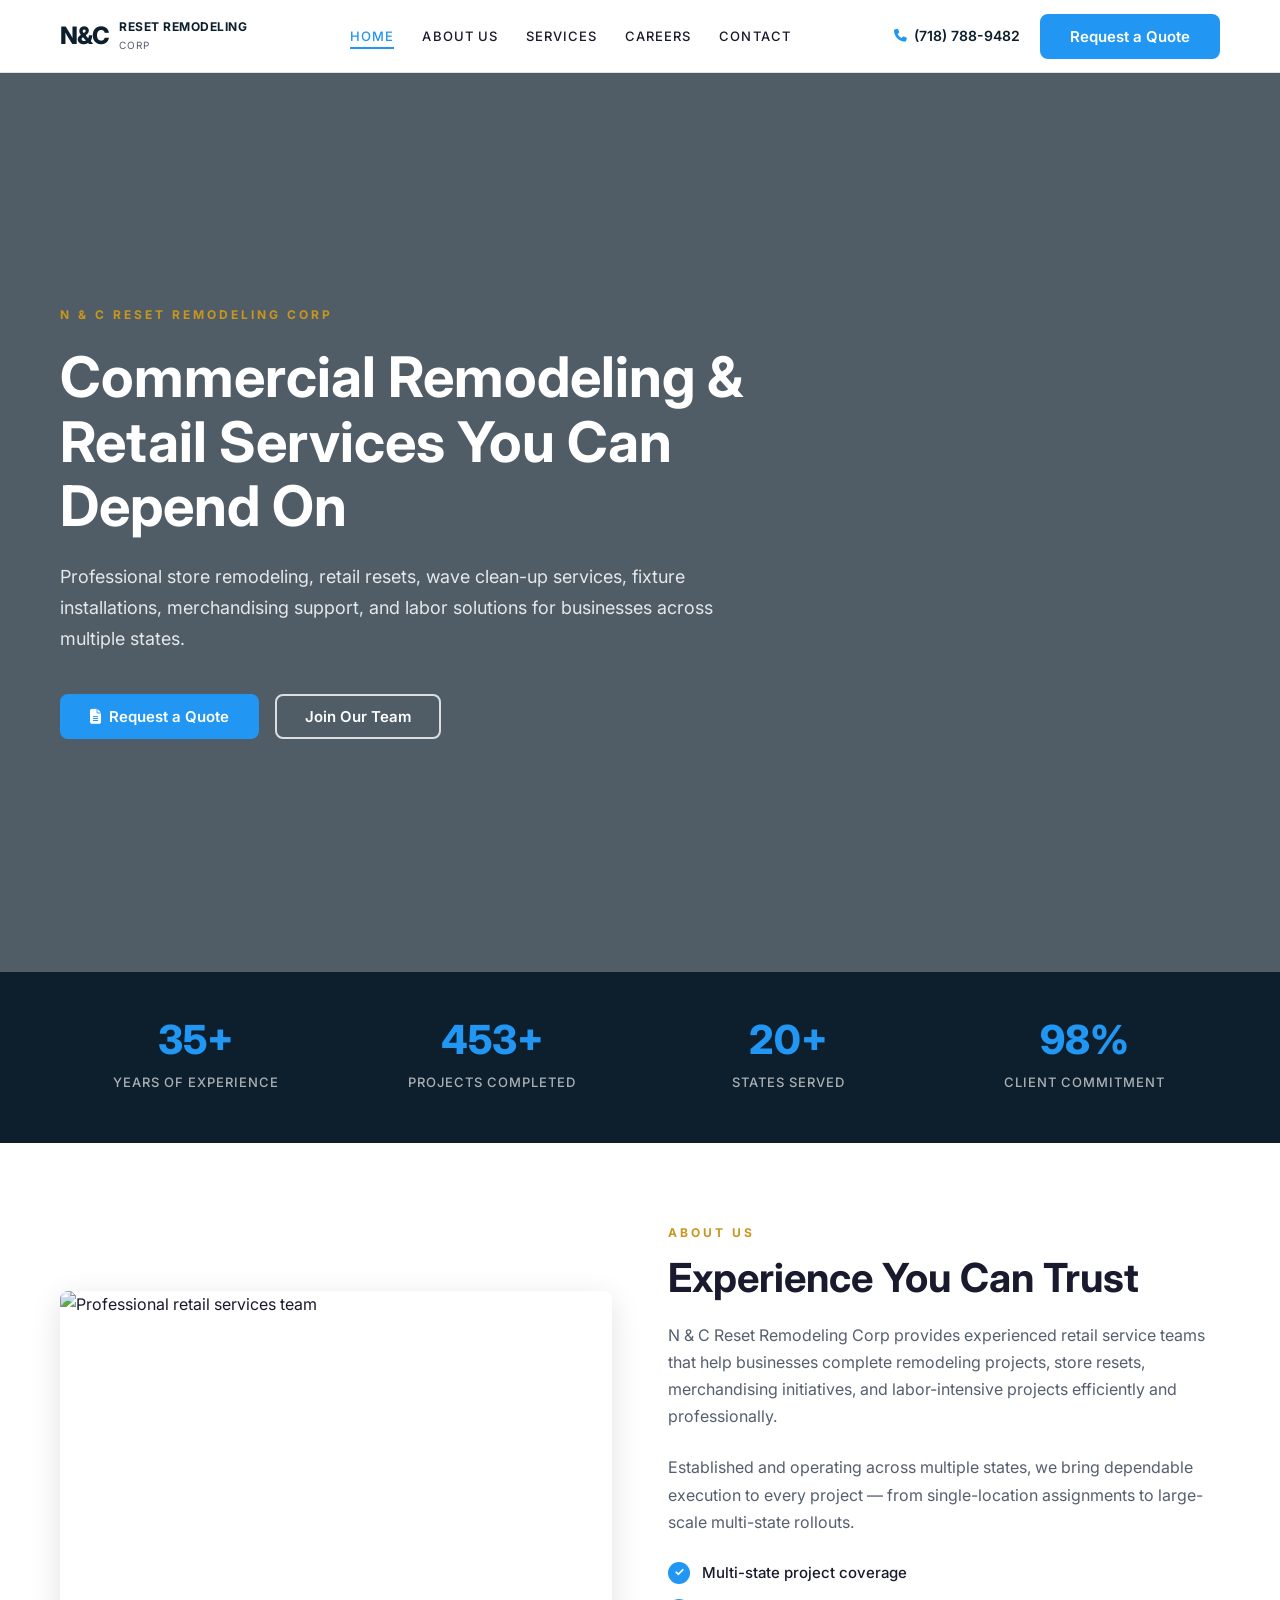
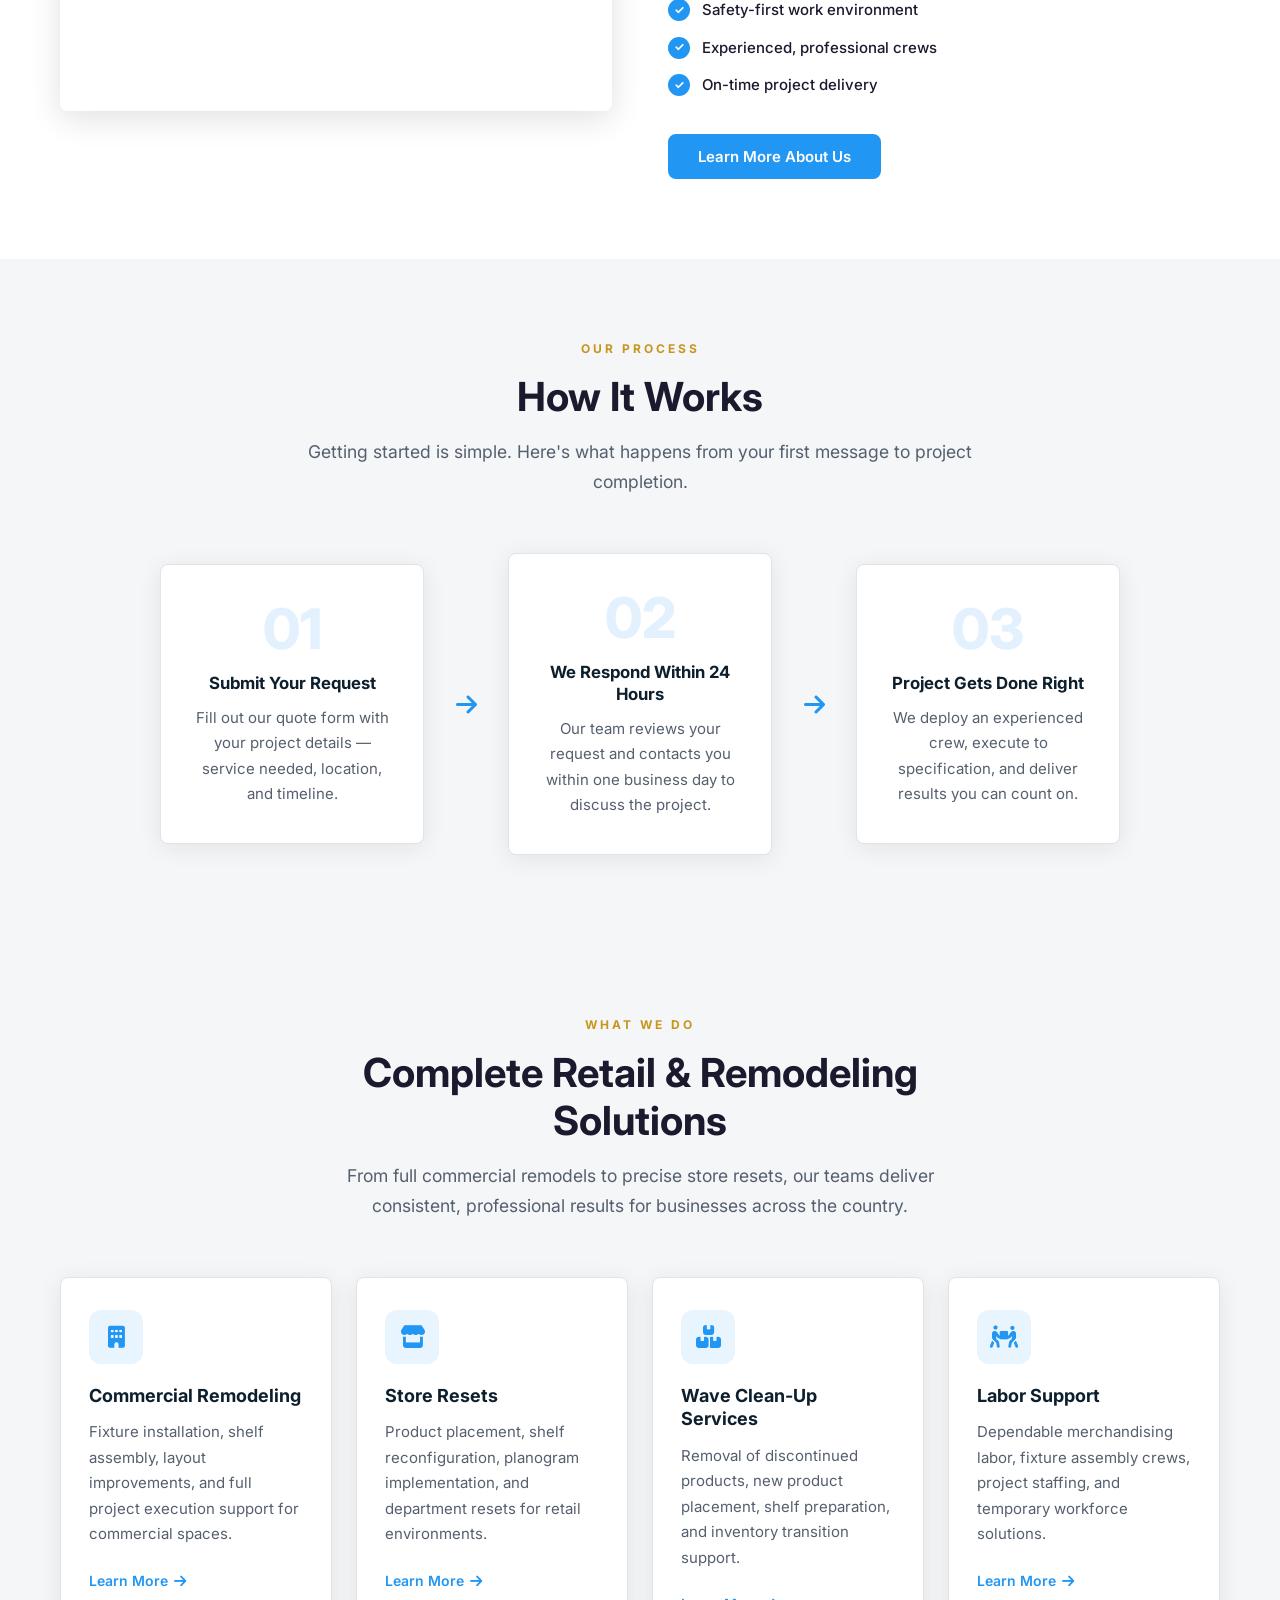
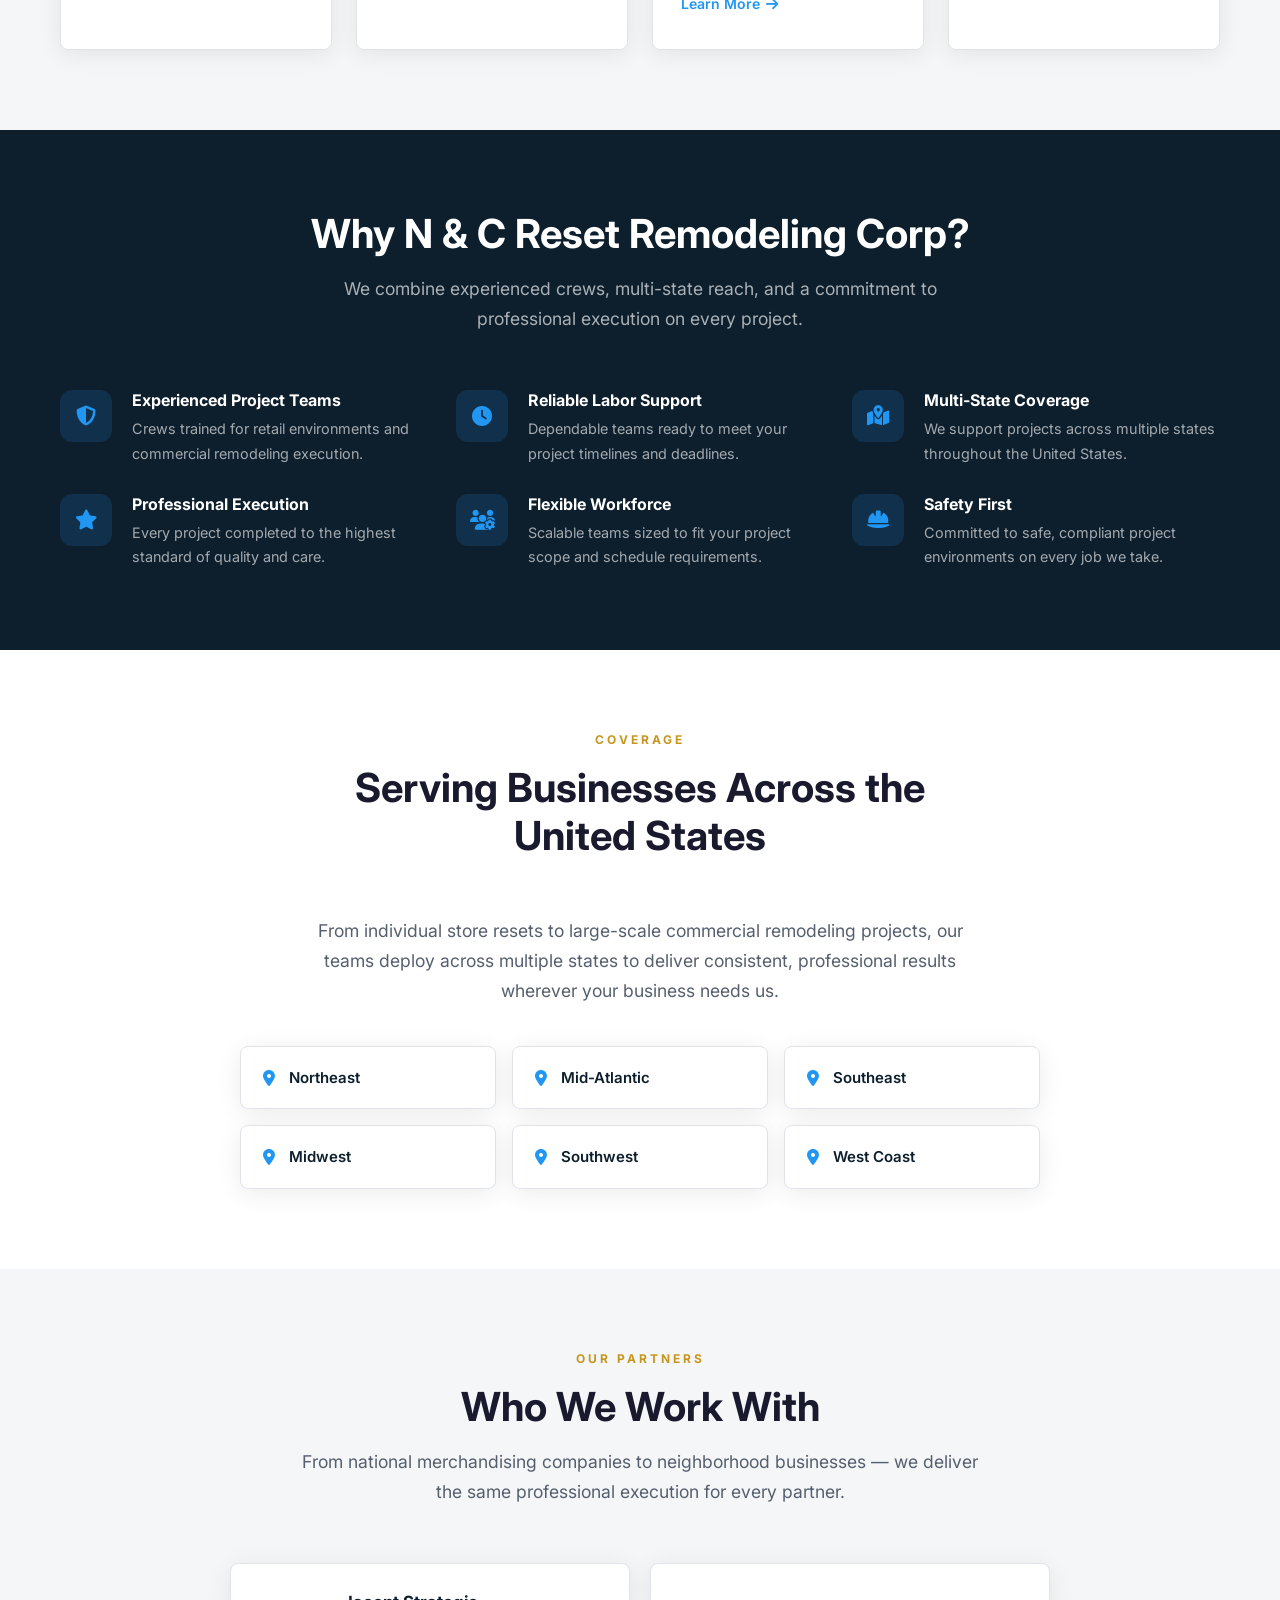
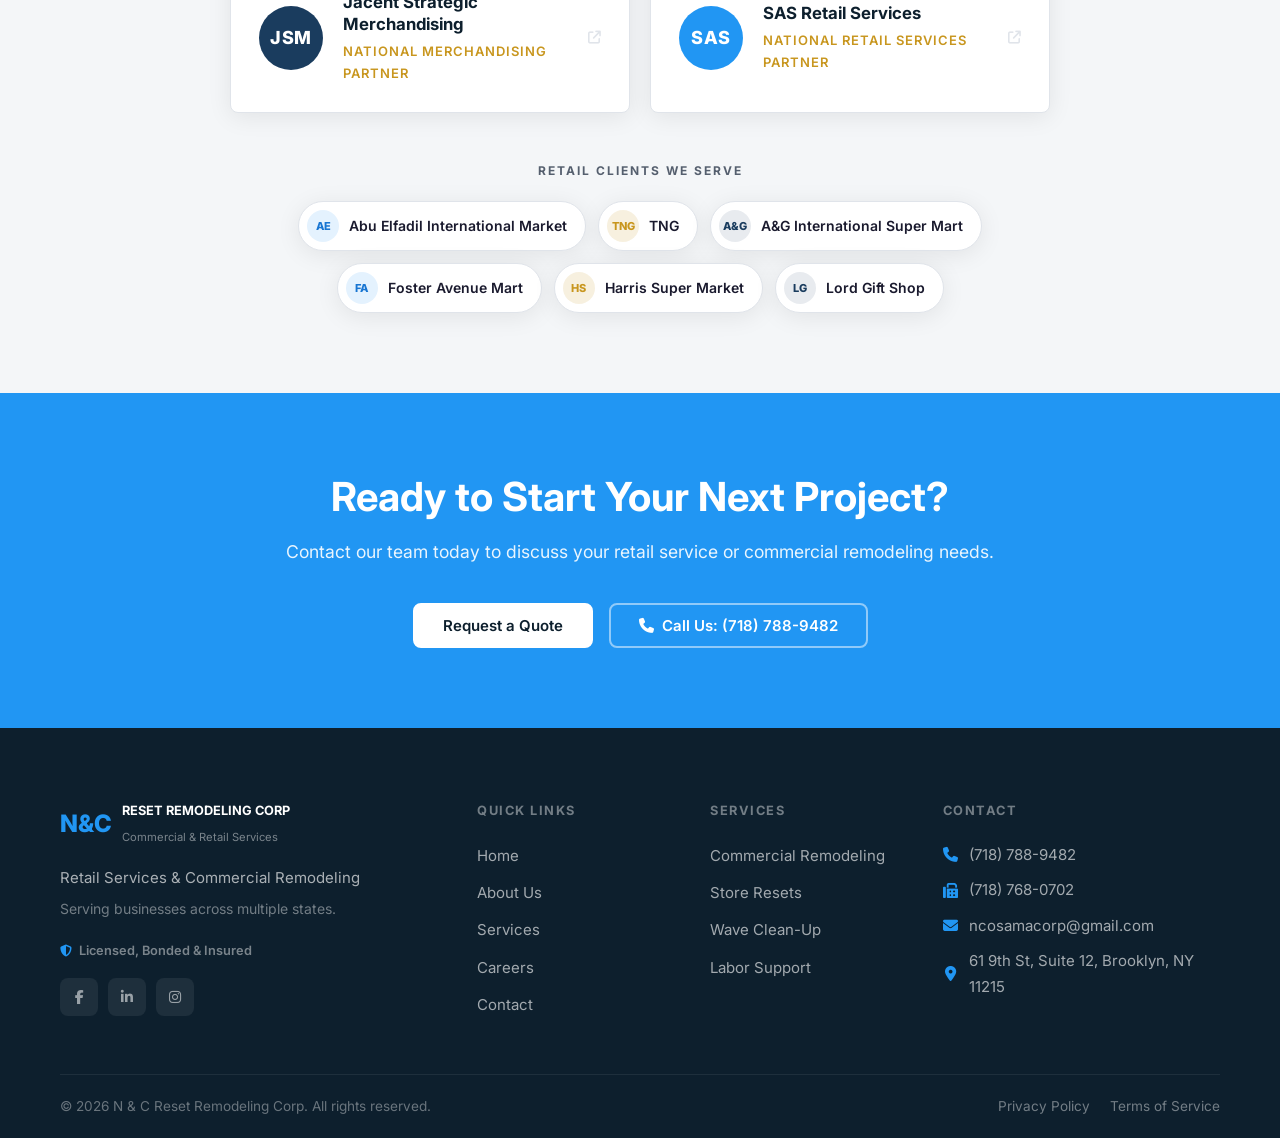
==== commit 9dc0cebb: "Link partner cards to partner websites" ====
--- a/index.html
+++ b/index.html
@@ -297,20 +297,22 @@
 
         <!-- Featured national partners -->
         <div class="partners-featured">
-          <div class="partner-featured-card fade-in" data-delay="1">
+          <a href="https://jacentretail.com/" target="_blank" rel="noopener noreferrer" class="partner-featured-card fade-in" data-delay="1" aria-label="Jacent Strategic Merchandising — opens in a new tab">
             <span class="partner-mark pm-navy" aria-hidden="true">JSM</span>
             <div class="pf-body">
               <h3>Jacent Strategic Merchandising</h3>
               <p>National merchandising partner</p>
             </div>
-          </div>
-          <div class="partner-featured-card fade-in" data-delay="2">
+            <i class="fas fa-arrow-up-right-from-square pf-ext" aria-hidden="true"></i>
+          </a>
+          <a href="https://www.sasretail.com/en/" target="_blank" rel="noopener noreferrer" class="partner-featured-card fade-in" data-delay="2" aria-label="SAS Retail Services — opens in a new tab">
             <span class="partner-mark pm-blue" aria-hidden="true">SAS</span>
             <div class="pf-body">
               <h3>SAS Retail Services</h3>
               <p>National retail services partner</p>
             </div>
-          </div>
+            <i class="fas fa-arrow-up-right-from-square pf-ext" aria-hidden="true"></i>
+          </a>
         </div>
 
         <!-- Retail clients -->
@@ -318,8 +320,8 @@
         <div class="clients-strip fade-in">
           <div class="client-chip"><span class="client-mark" aria-hidden="true">AE</span> Abu Elfadil International Market</div>
           <div class="client-chip"><span class="client-mark" aria-hidden="true">TNG</span> TNG</div>
-          <div class="client-chip"><span class="client-mark" aria-hidden="true">A&amp;G</span> A&amp;G International Super Mart</div>
-          <div class="client-chip"><span class="client-mark" aria-hidden="true">FA</span> Foster Avenue Mart</div>
+          <a href="https://www.yelp.com/biz/a-and-g-supermarket-newark" target="_blank" rel="noopener noreferrer" class="client-chip" aria-label="A&G International Super Mart on Yelp — opens in a new tab"><span class="client-mark" aria-hidden="true">A&amp;G</span> A&amp;G International Super Mart</a>
+          <a href="http://www.foster-market.com/" target="_blank" rel="noopener noreferrer" class="client-chip" aria-label="Foster Avenue Mart website — opens in a new tab"><span class="client-mark" aria-hidden="true">FA</span> Foster Avenue Mart</a>
           <div class="client-chip"><span class="client-mark" aria-hidden="true">HS</span> Harris Super Market</div>
           <div class="client-chip"><span class="client-mark" aria-hidden="true">LG</span> Lord Gift Shop</div>
         </div>
--- a/css/styles.css
+++ b/css/styles.css
@@ -564,6 +564,14 @@
 .pm-blue { background: var(--accent); }
 .pf-body h3 { font-size: 1.05rem; font-weight: 700; color: var(--dark); margin-bottom: 4px; line-height: 1.3; }
 .pf-body p  { font-size: 0.8125rem; font-weight: 600; text-transform: uppercase; letter-spacing: 1px; color: var(--gold); margin: 0; }
+.pf-ext {
+  margin-left: auto;
+  font-size: 0.8rem;
+  color: var(--border);
+  transition: var(--t);
+  flex-shrink: 0;
+}
+.partner-featured-card:hover .pf-ext { color: var(--accent); }
 
 /* Retail clients strip */
 .clients-label {
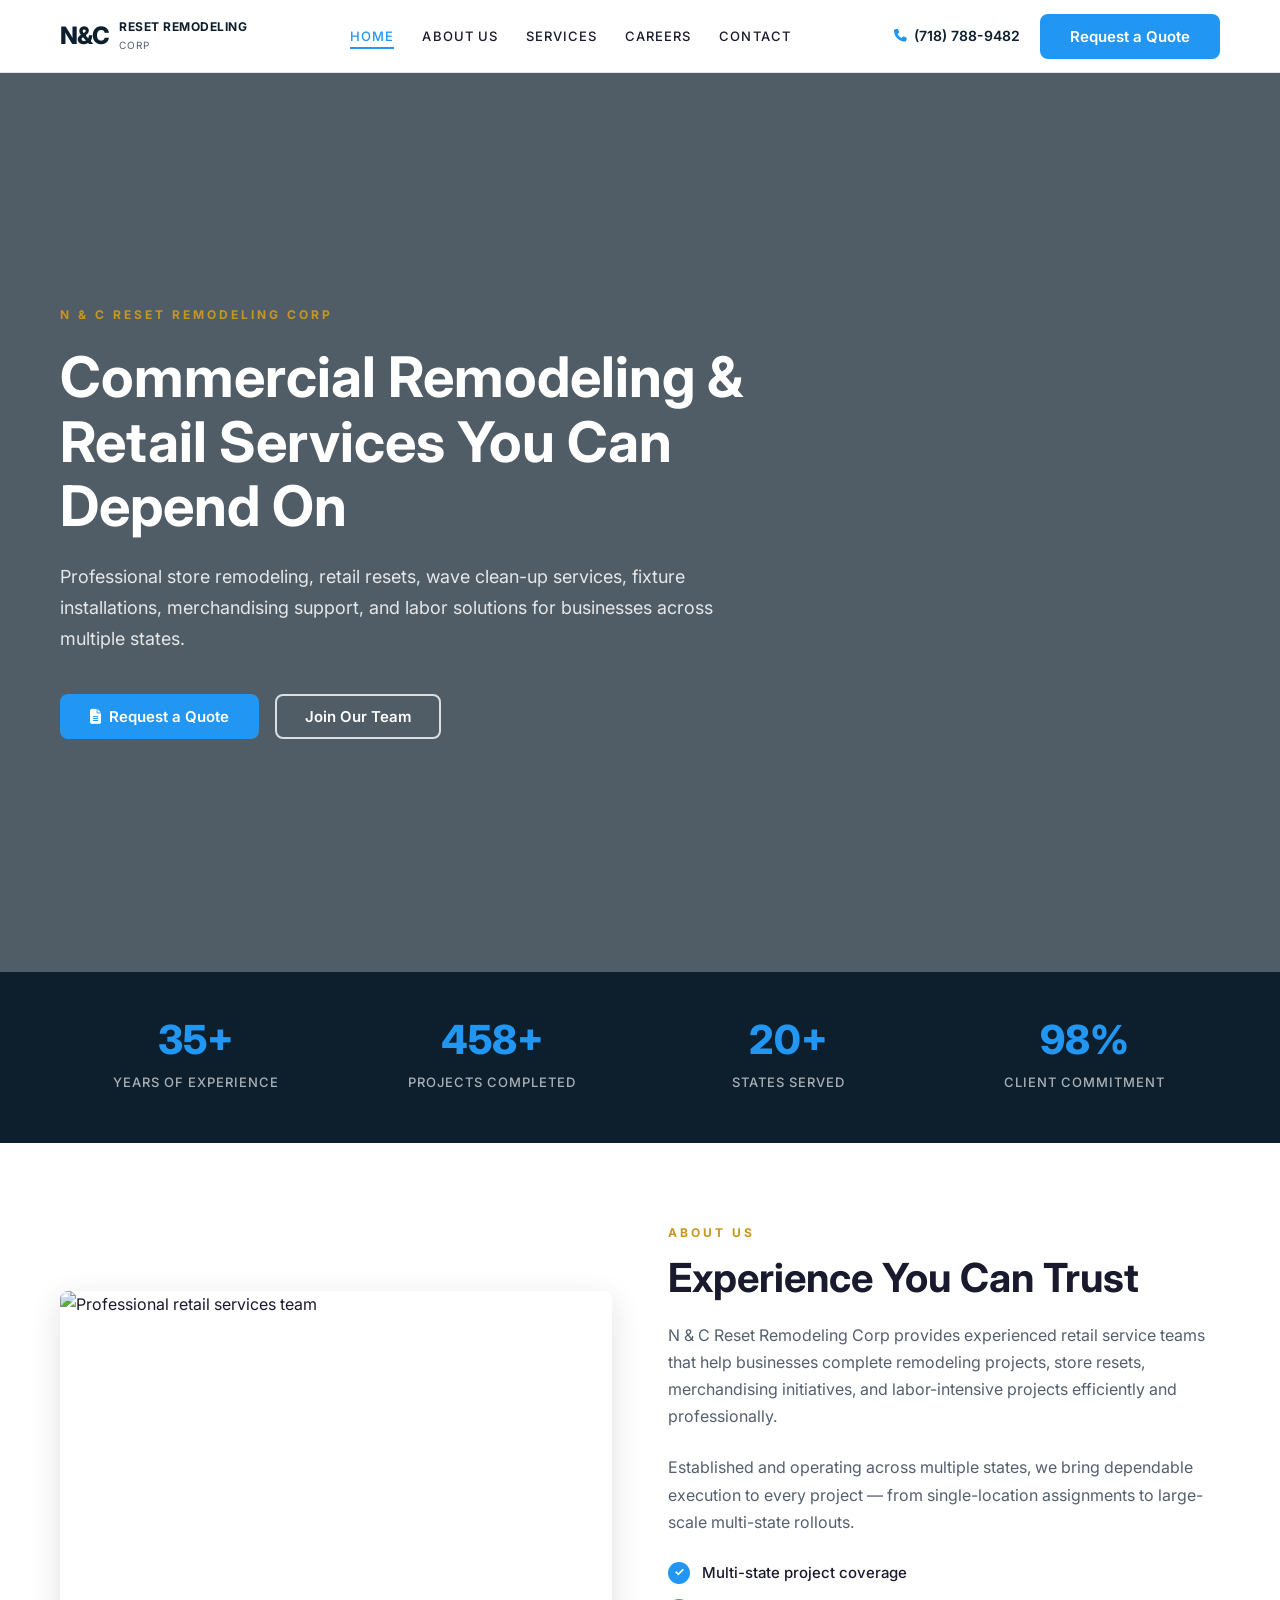
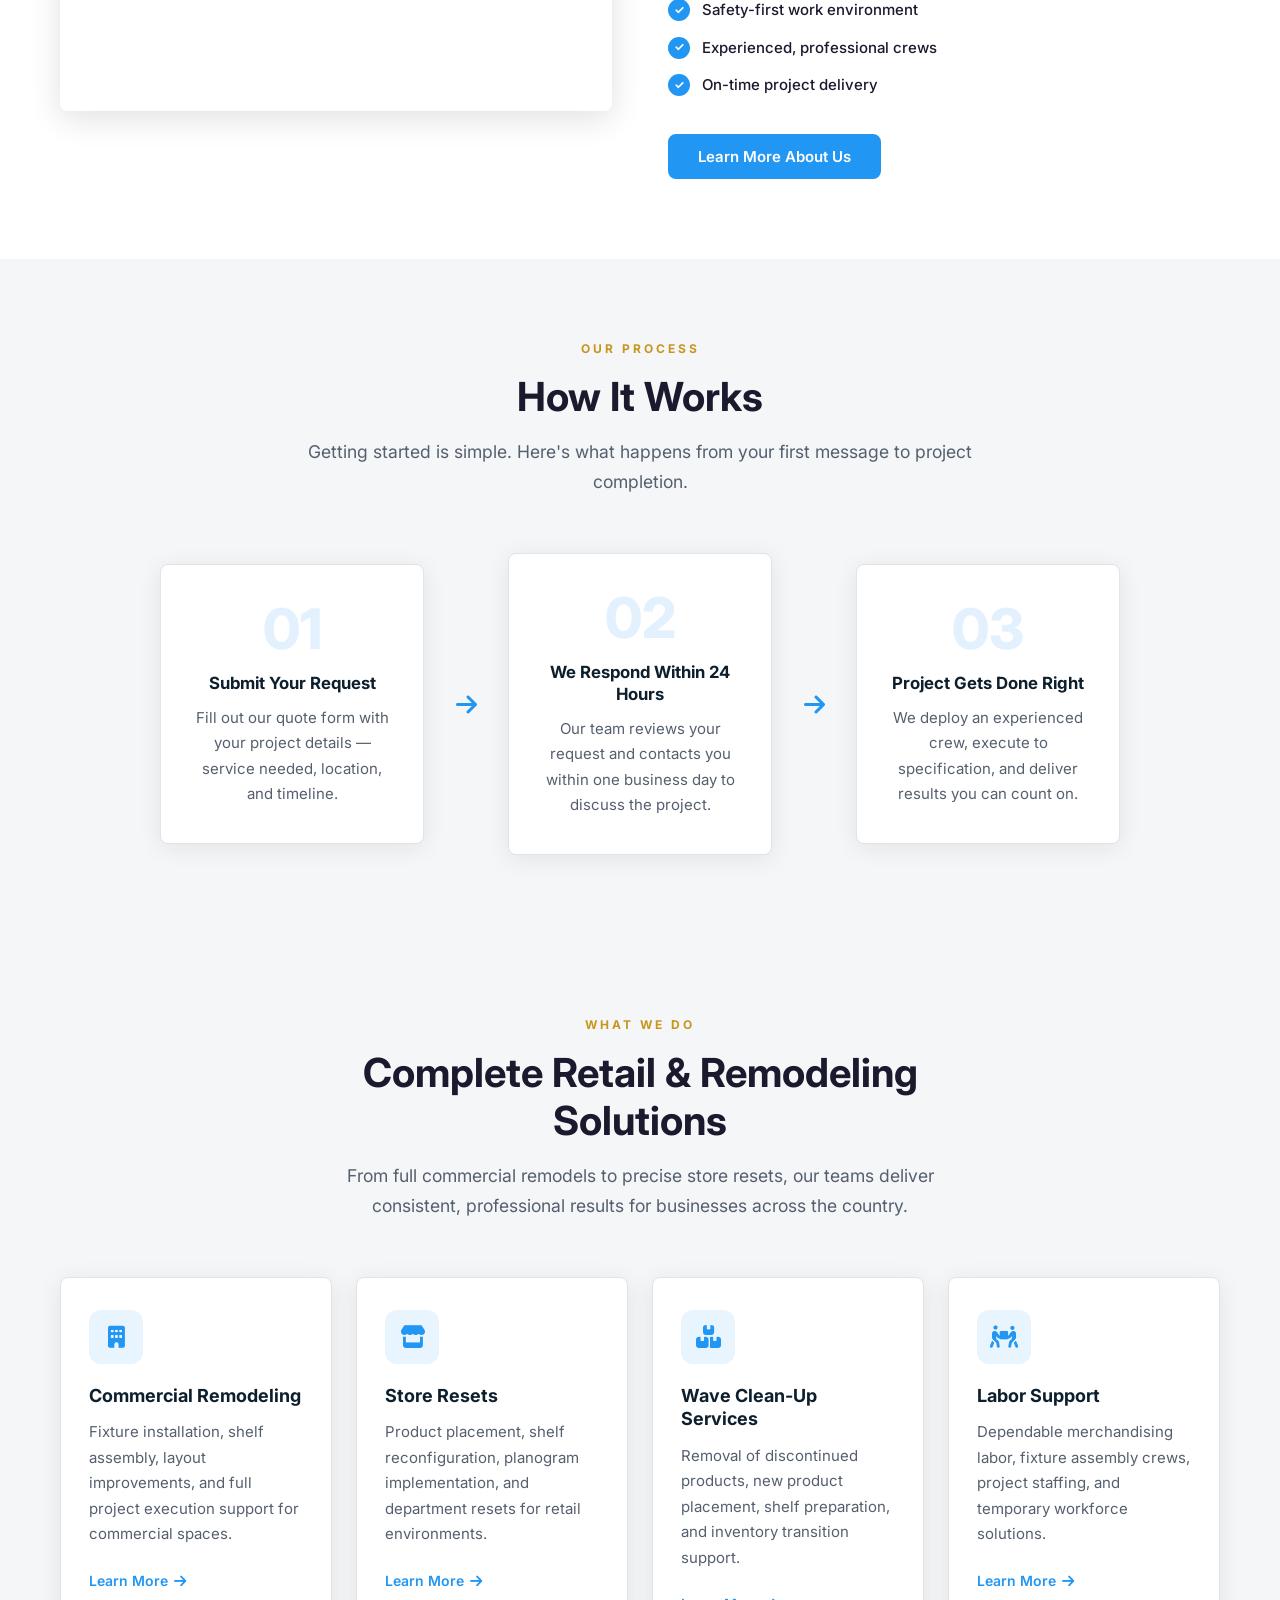
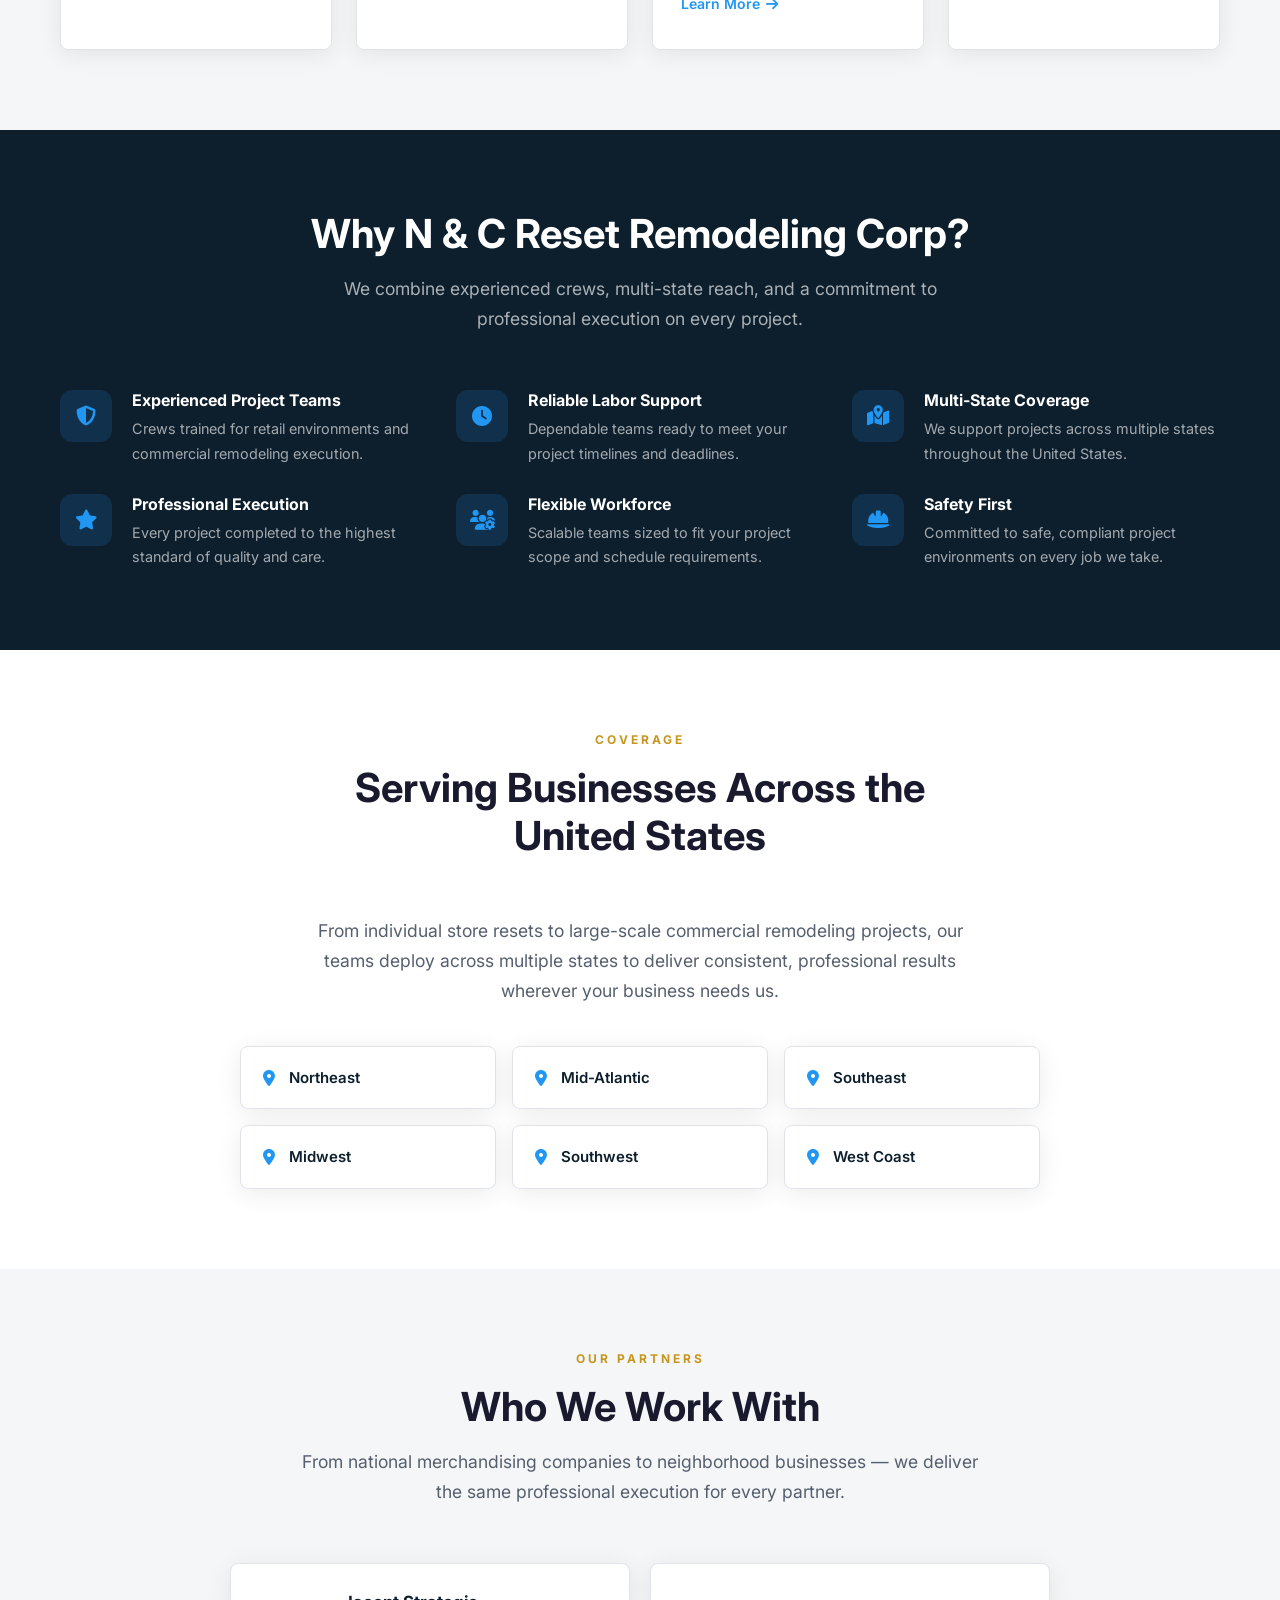
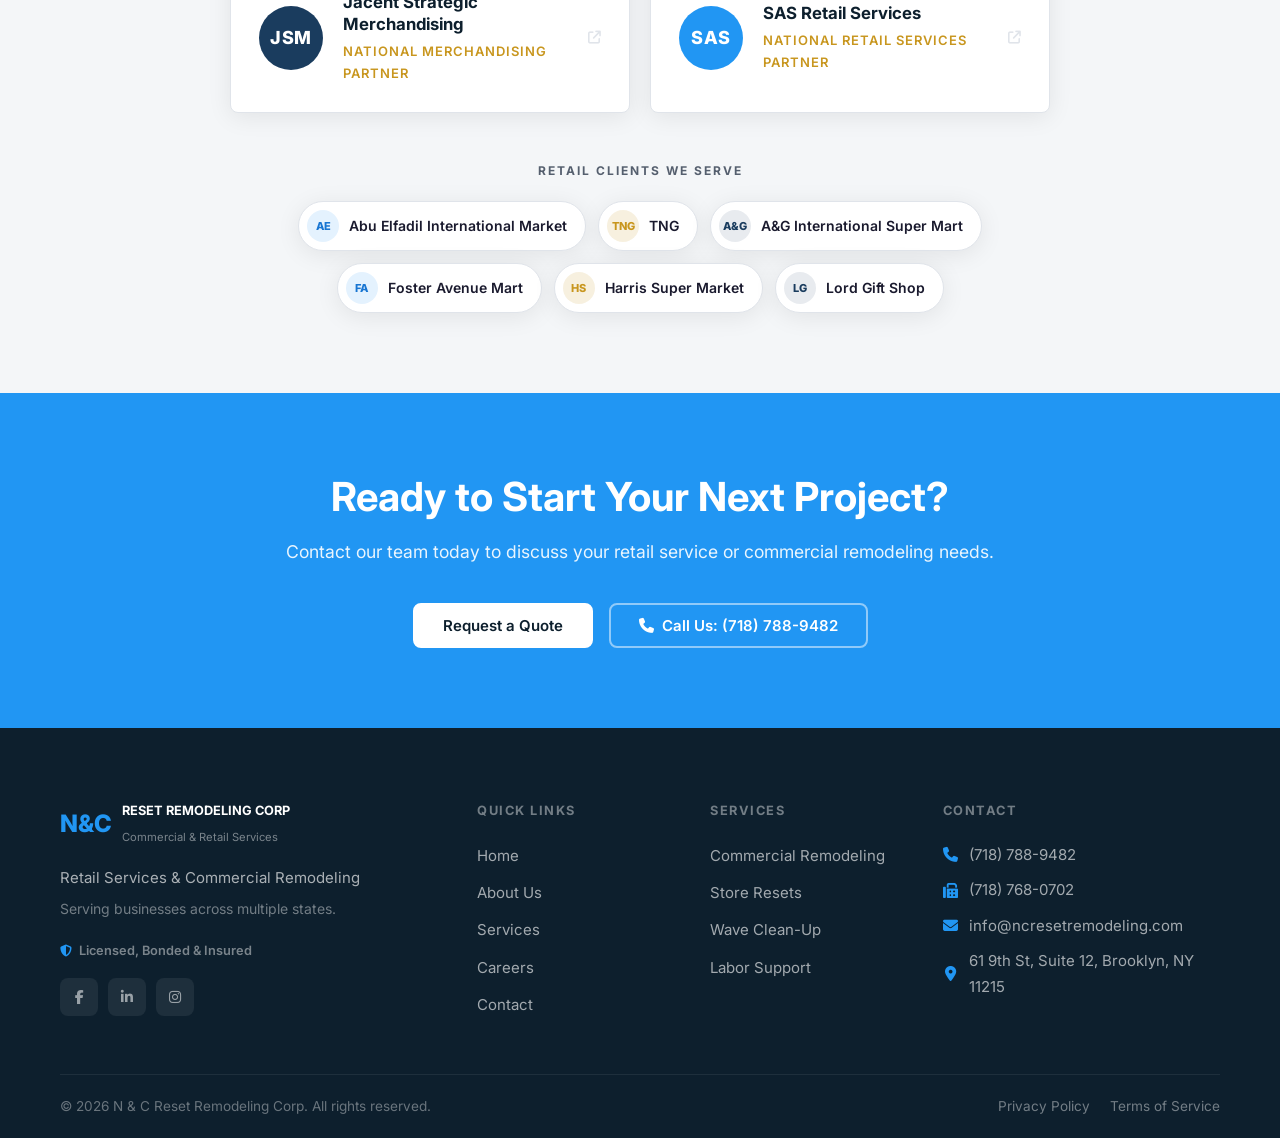
==== commit 9485386f: "Switch displayed email to info@ncresetremodeling.com" ====
--- a/index.html
+++ b/index.html
@@ -396,7 +396,7 @@
           </div>
           <div class="footer-contact-item">
             <i class="fas fa-envelope" aria-hidden="true"></i>
-            <a href="mailto:ncosamacorp@gmail.com">ncosamacorp@gmail.com</a>
+            <a href="mailto:info@ncresetremodeling.com">info@ncresetremodeling.com</a>
           </div>
           <div class="footer-contact-item">
             <i class="fas fa-map-marker-alt" aria-hidden="true"></i>
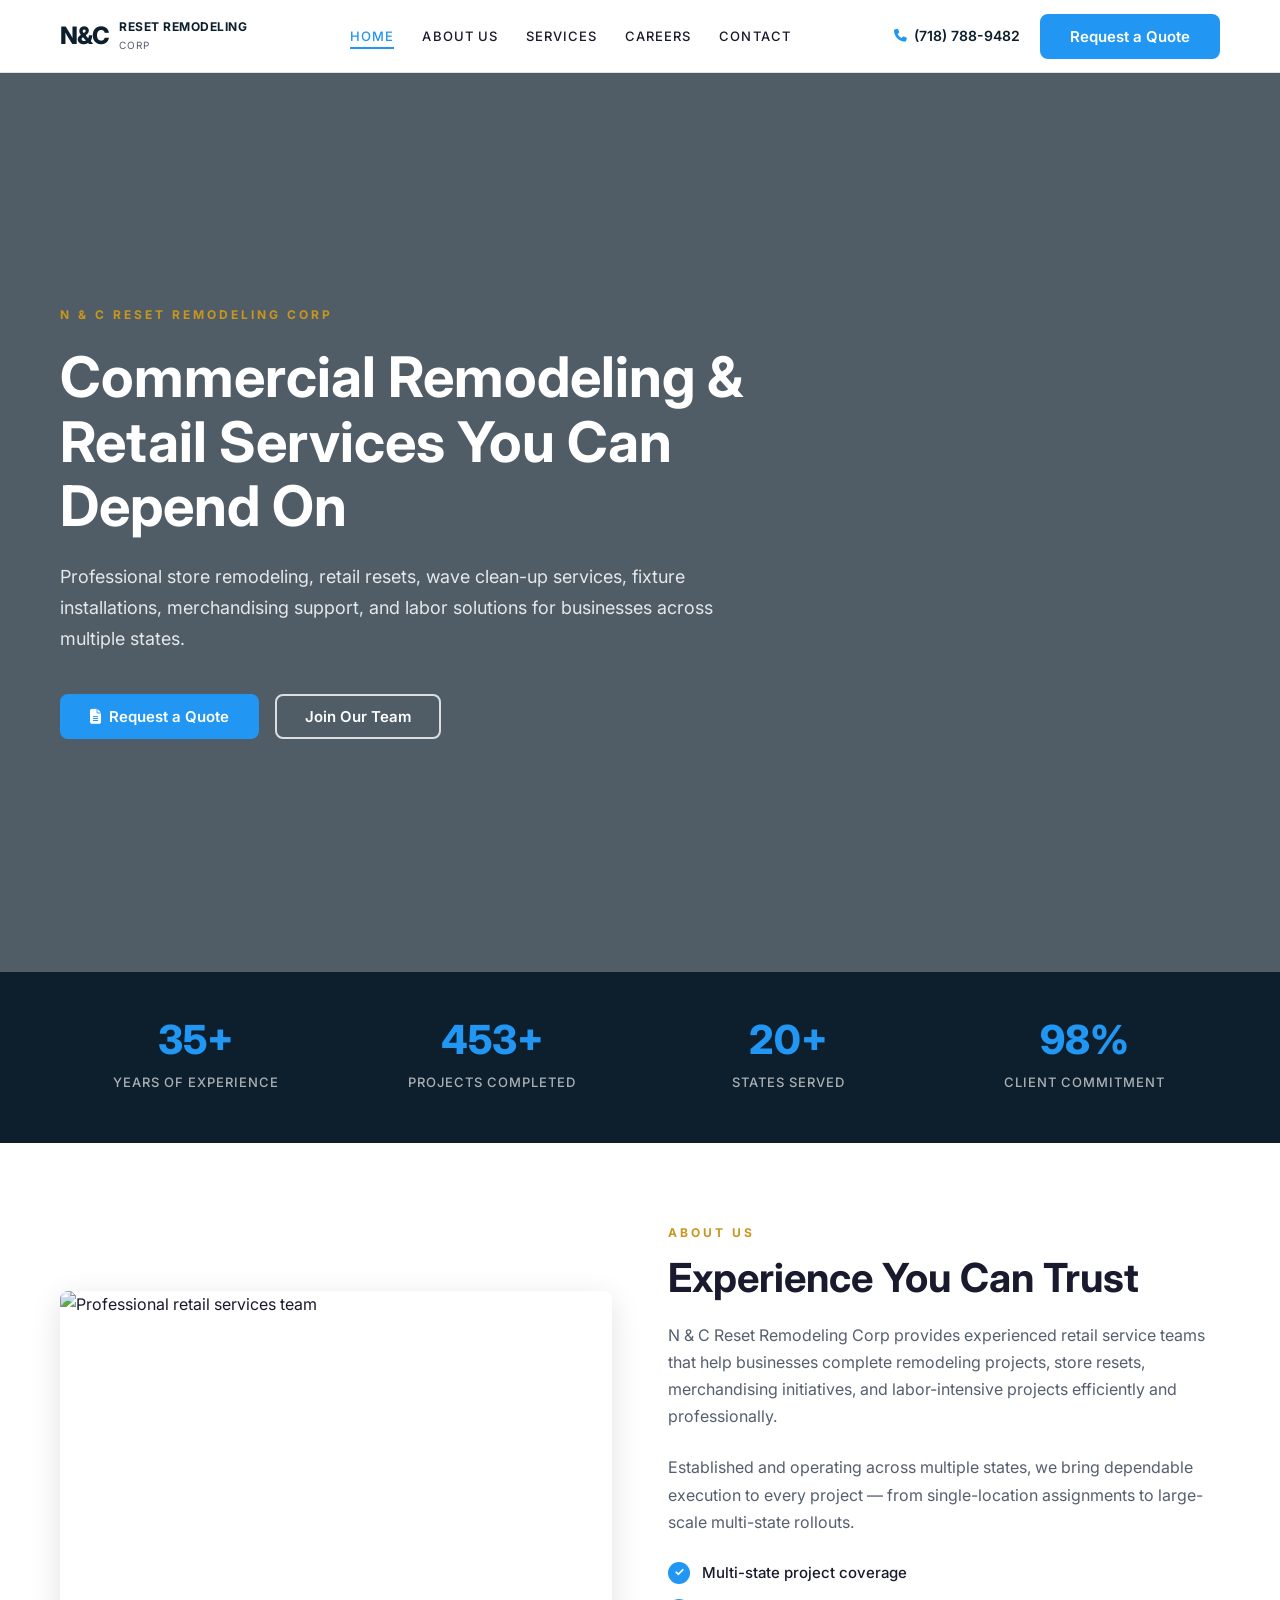
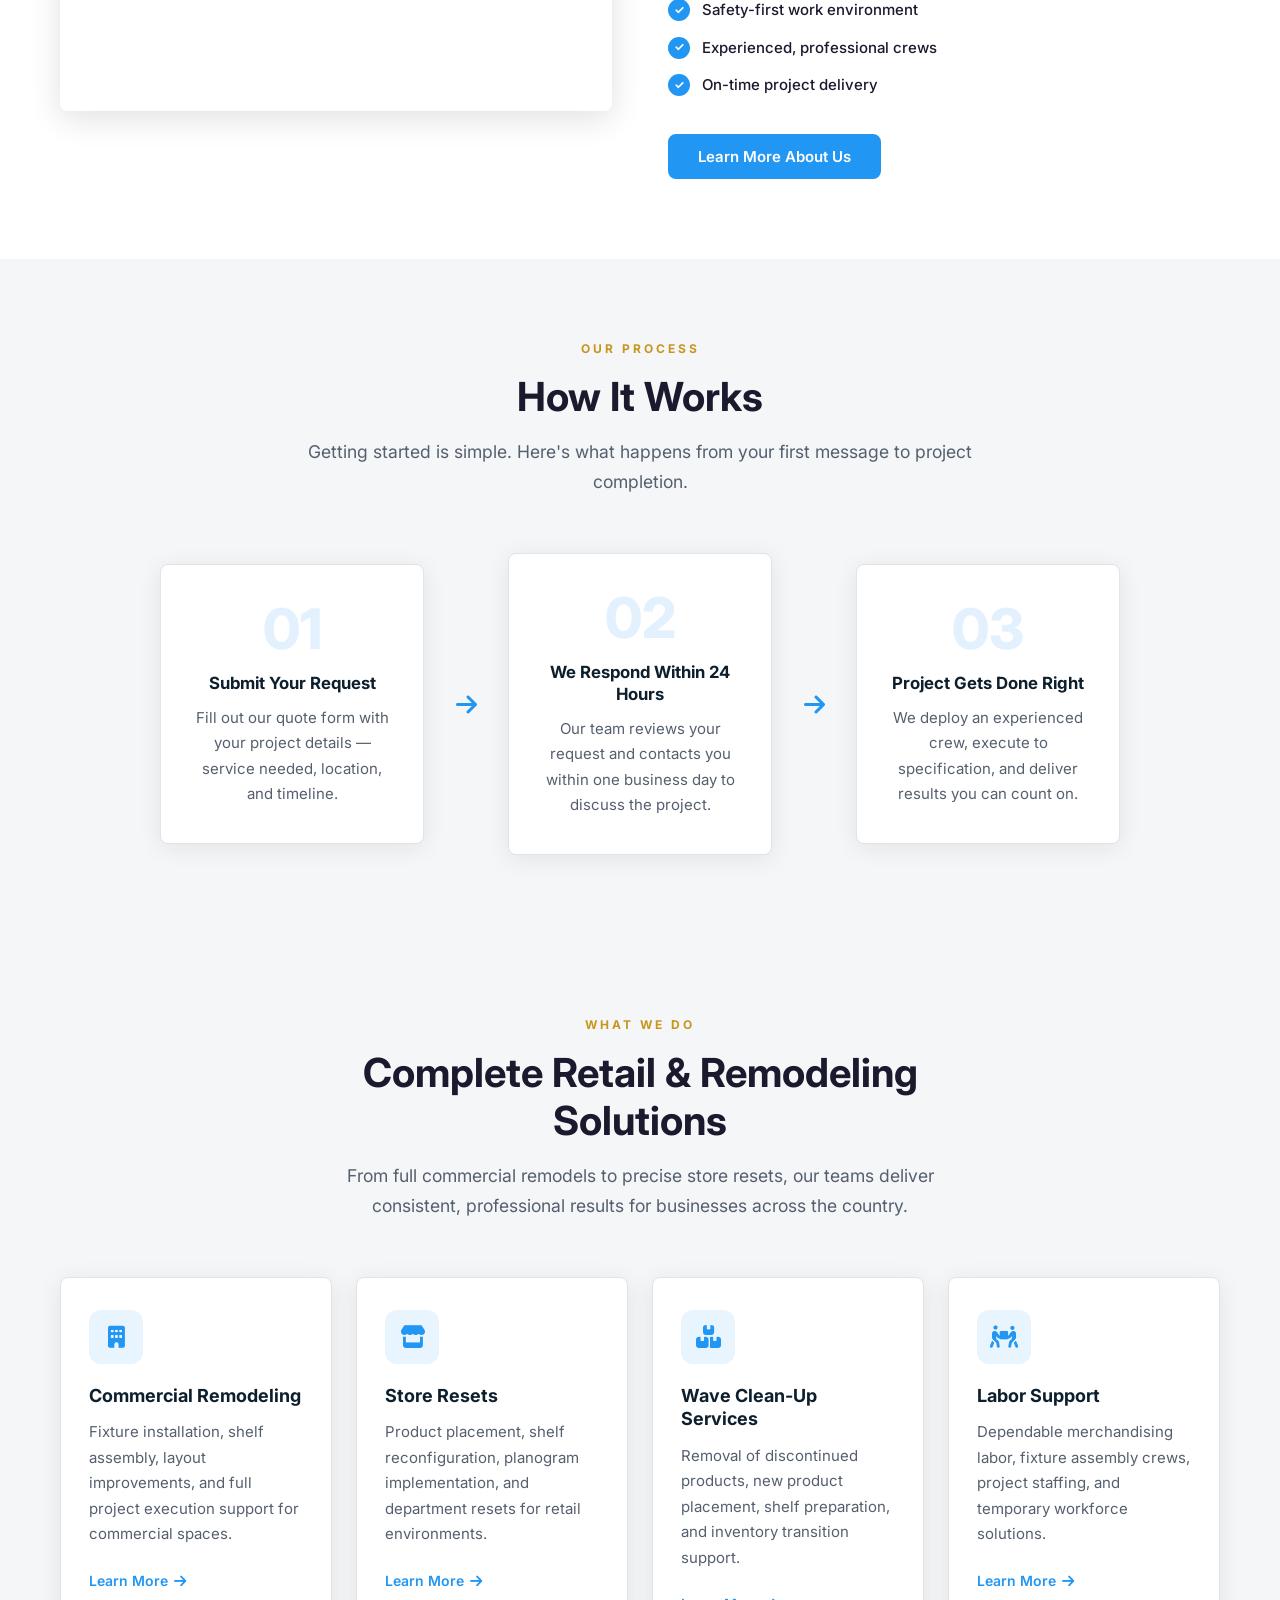
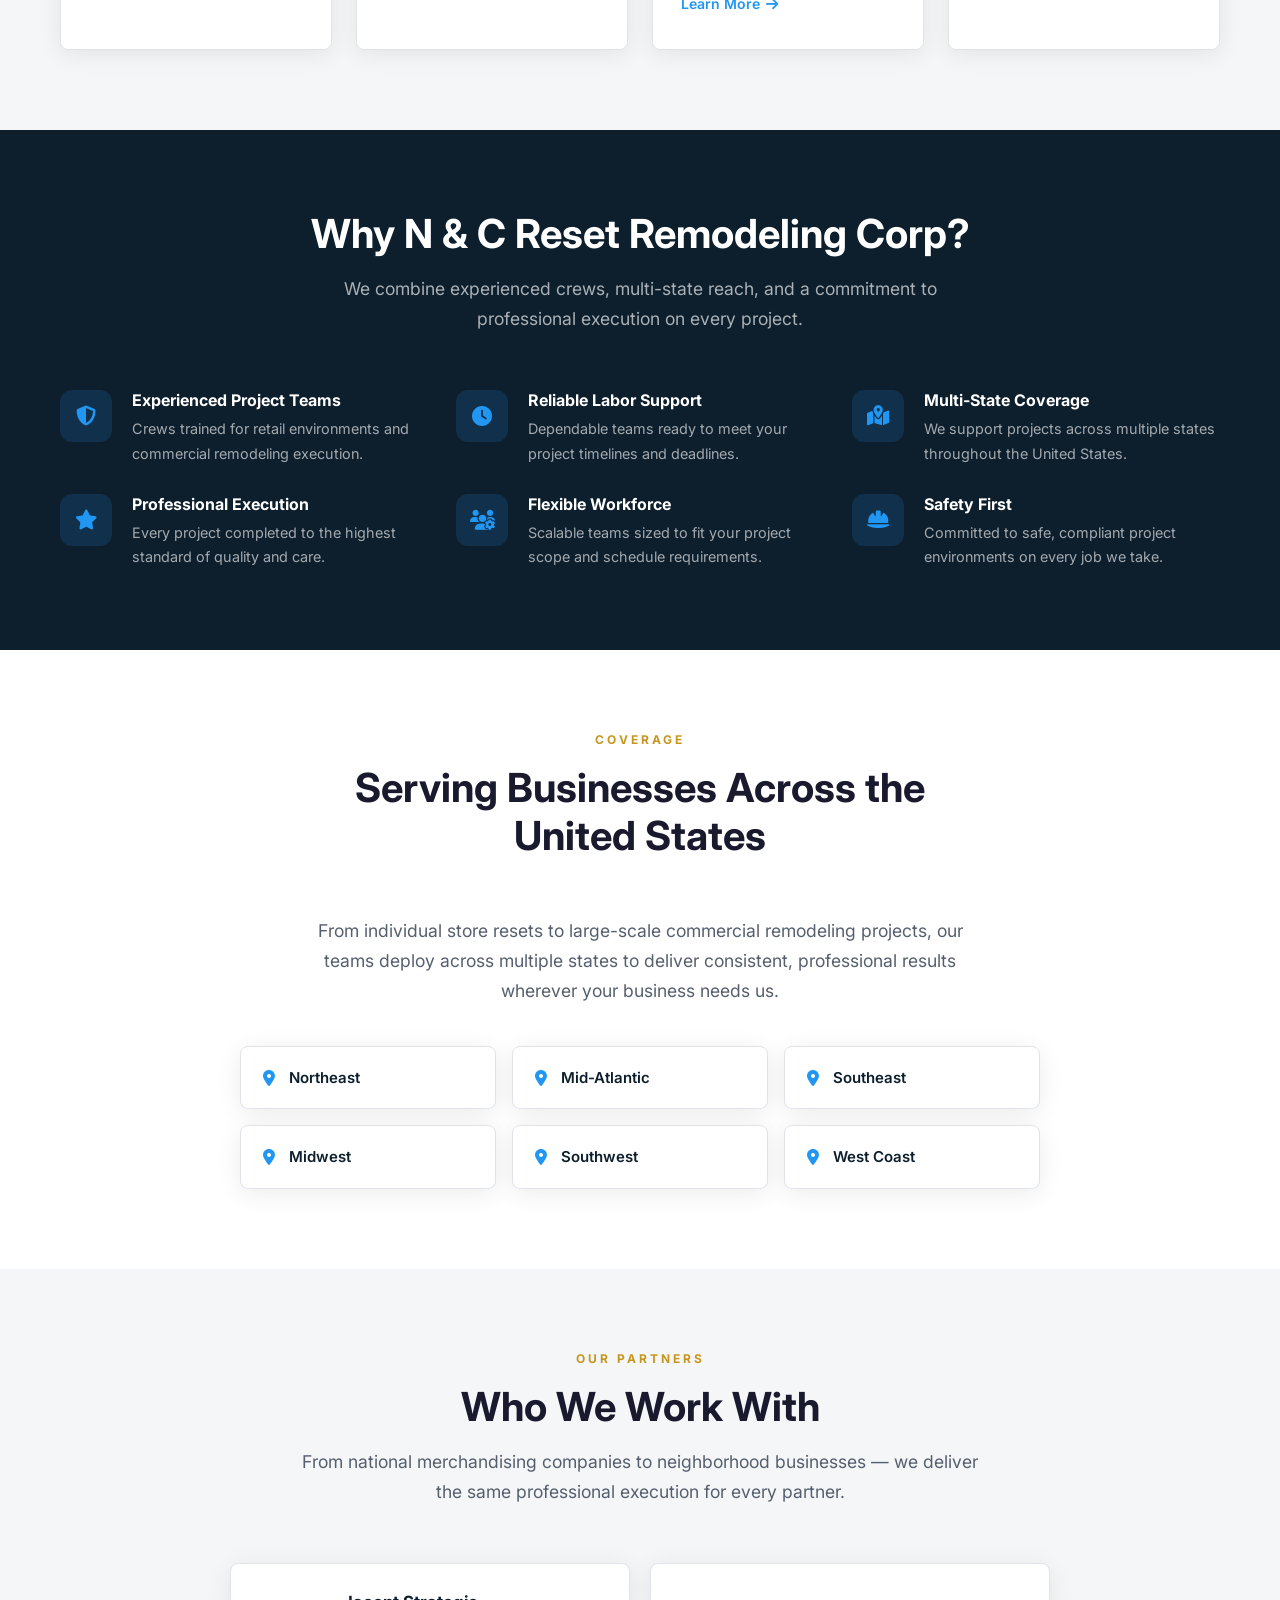
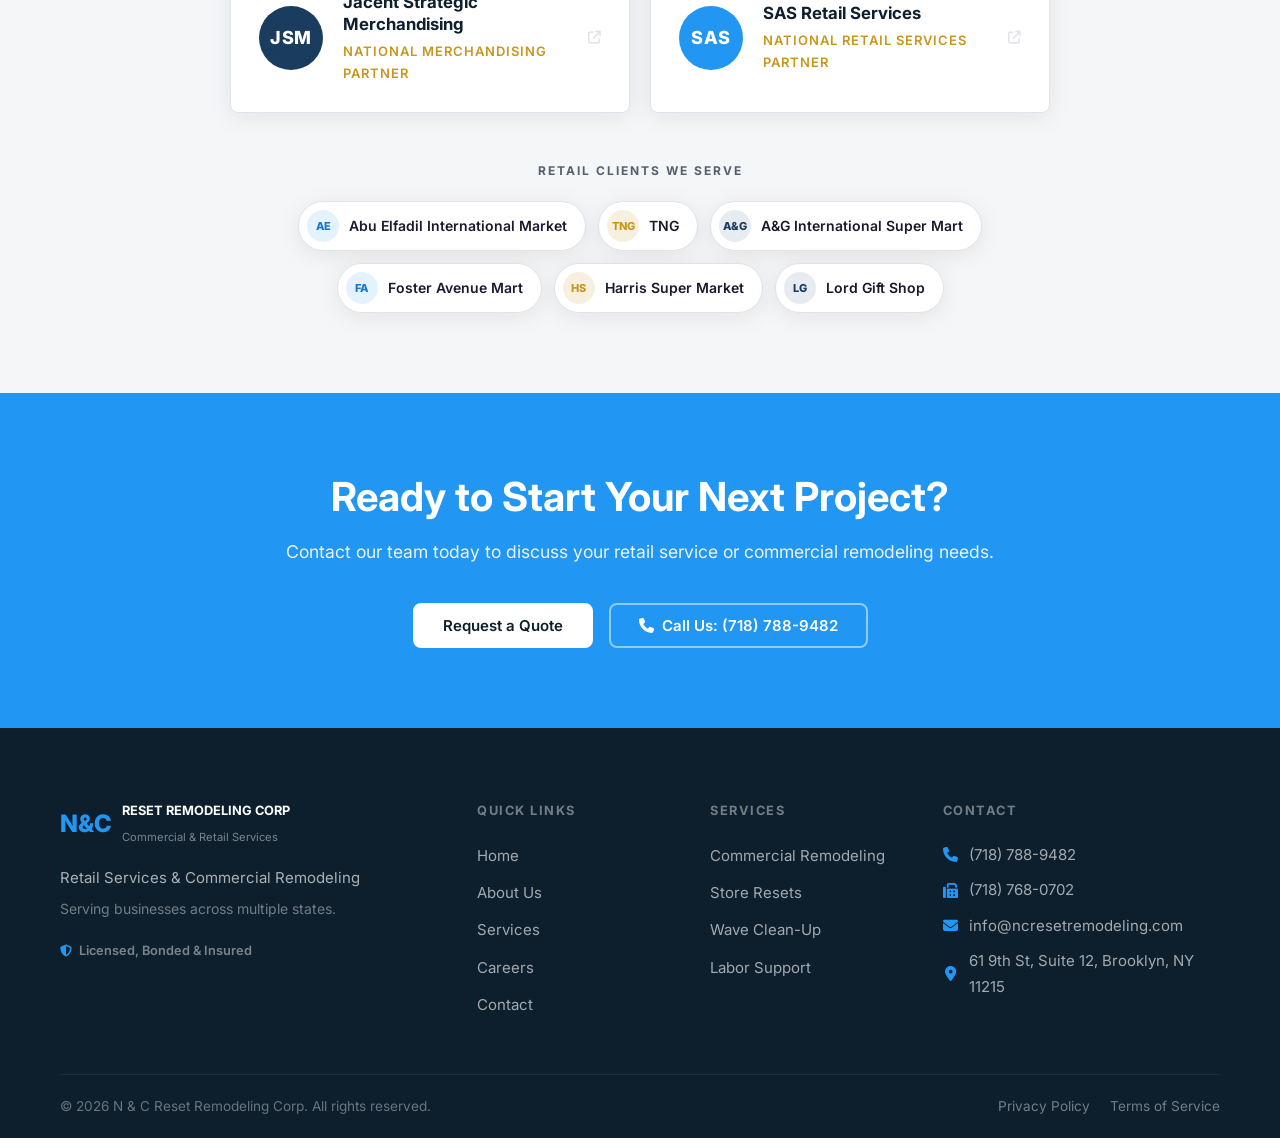
==== commit 26a3033c: "Professionalism pass: remove dead social links, add og-image and branded 404" ====
--- a/index.html
+++ b/index.html
@@ -359,11 +359,6 @@
           <p class="footer-tagline">Retail Services &amp; Commercial Remodeling</p>
           <p class="footer-served">Serving businesses across multiple states.</p>
           <p class="footer-trust"><i class="fas fa-shield-halved" aria-hidden="true"></i> Licensed, Bonded &amp; Insured</p>
-          <div class="social-links" aria-label="Social media links">
-            <a href="#" aria-label="Facebook"><i class="fab fa-facebook-f" aria-hidden="true"></i></a>
-            <a href="#" aria-label="LinkedIn"><i class="fab fa-linkedin-in" aria-hidden="true"></i></a>
-            <a href="#" aria-label="Instagram"><i class="fab fa-instagram" aria-hidden="true"></i></a>
-          </div>
         </div>
         <div class="footer-col">
           <h4>Quick Links</h4>
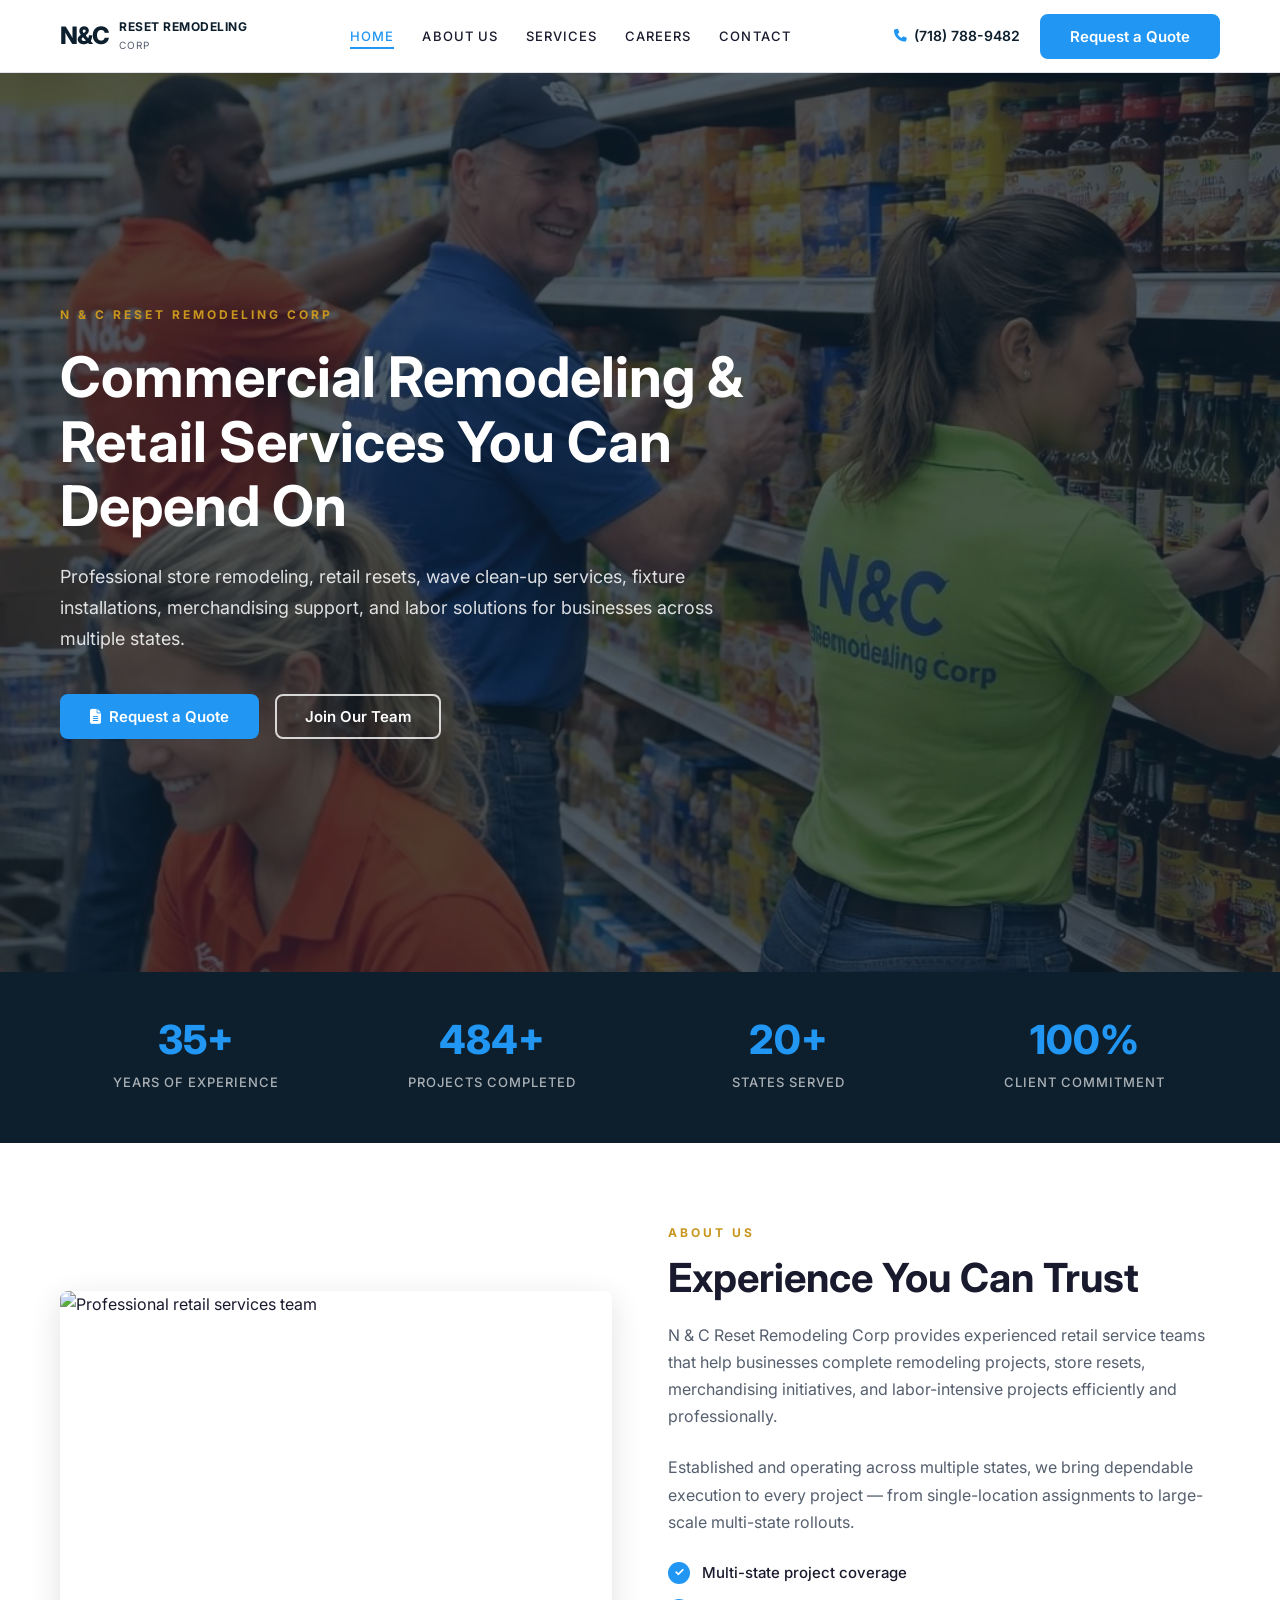
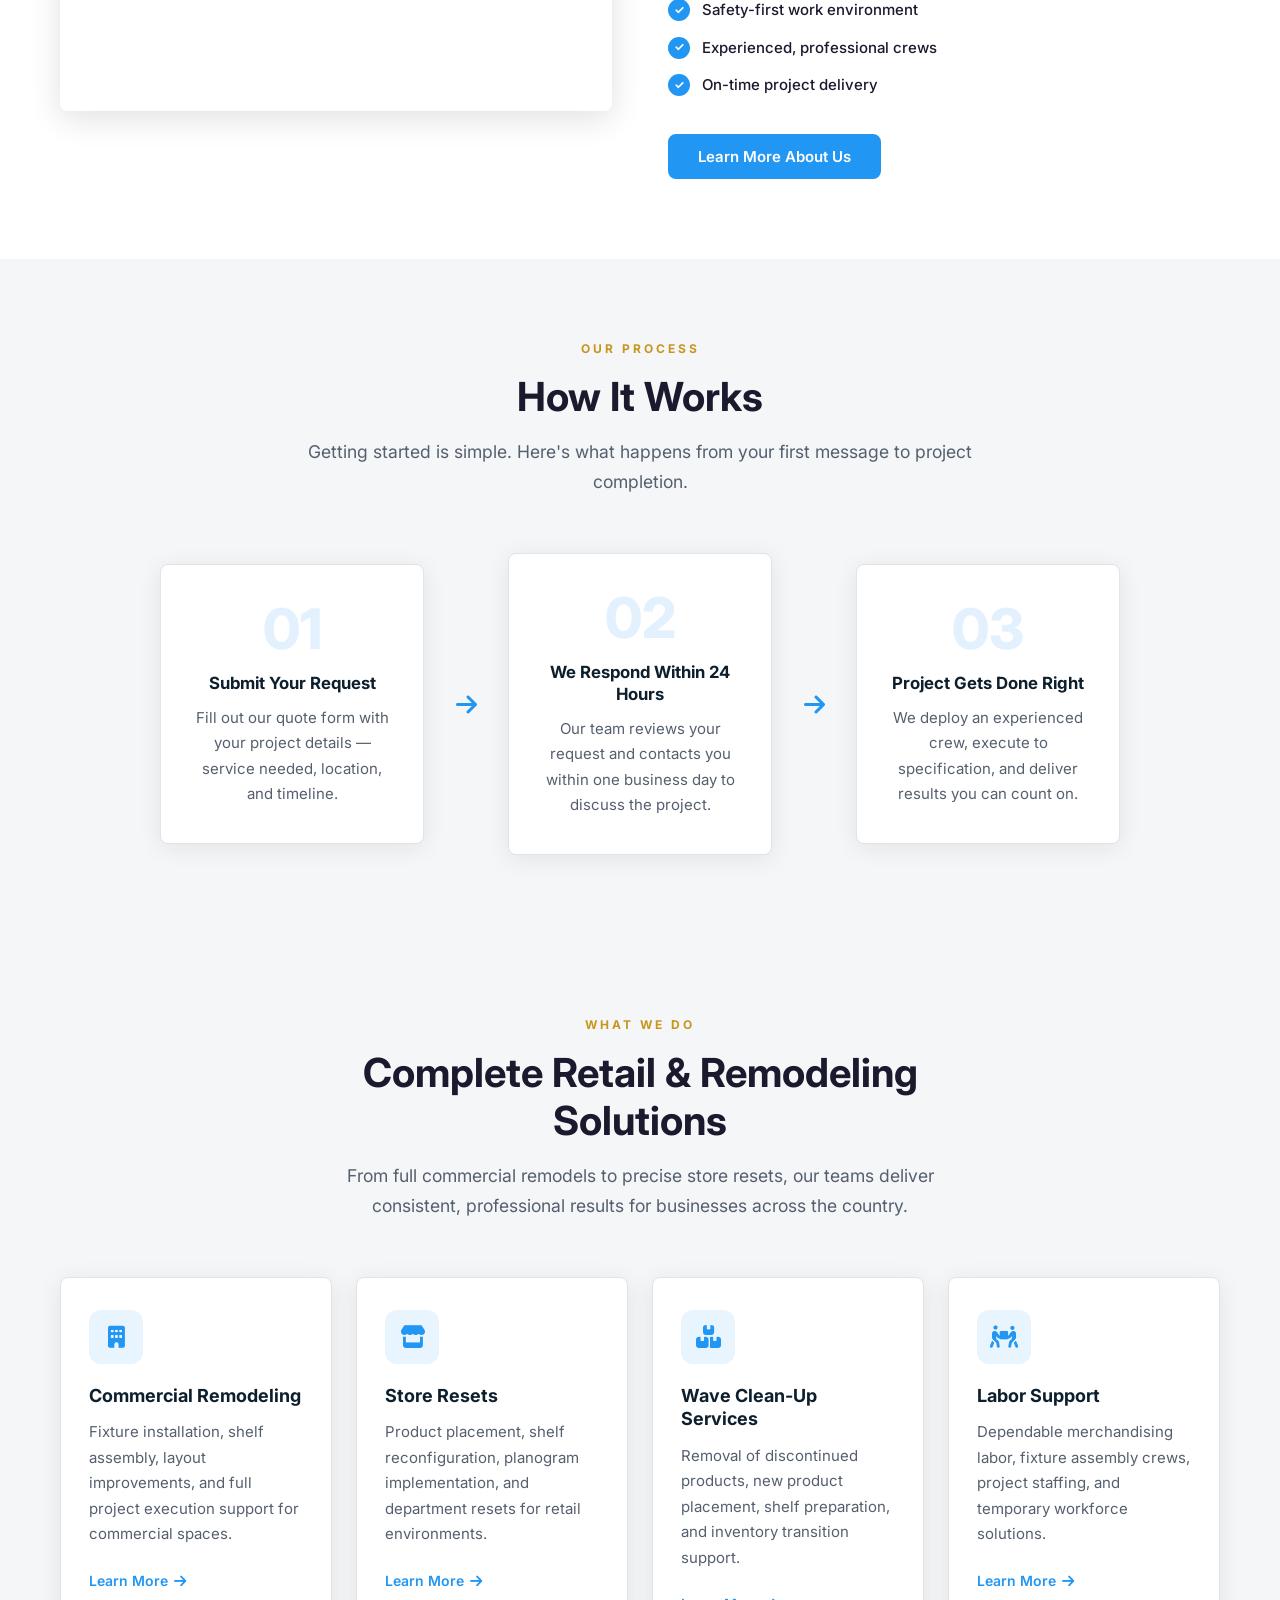
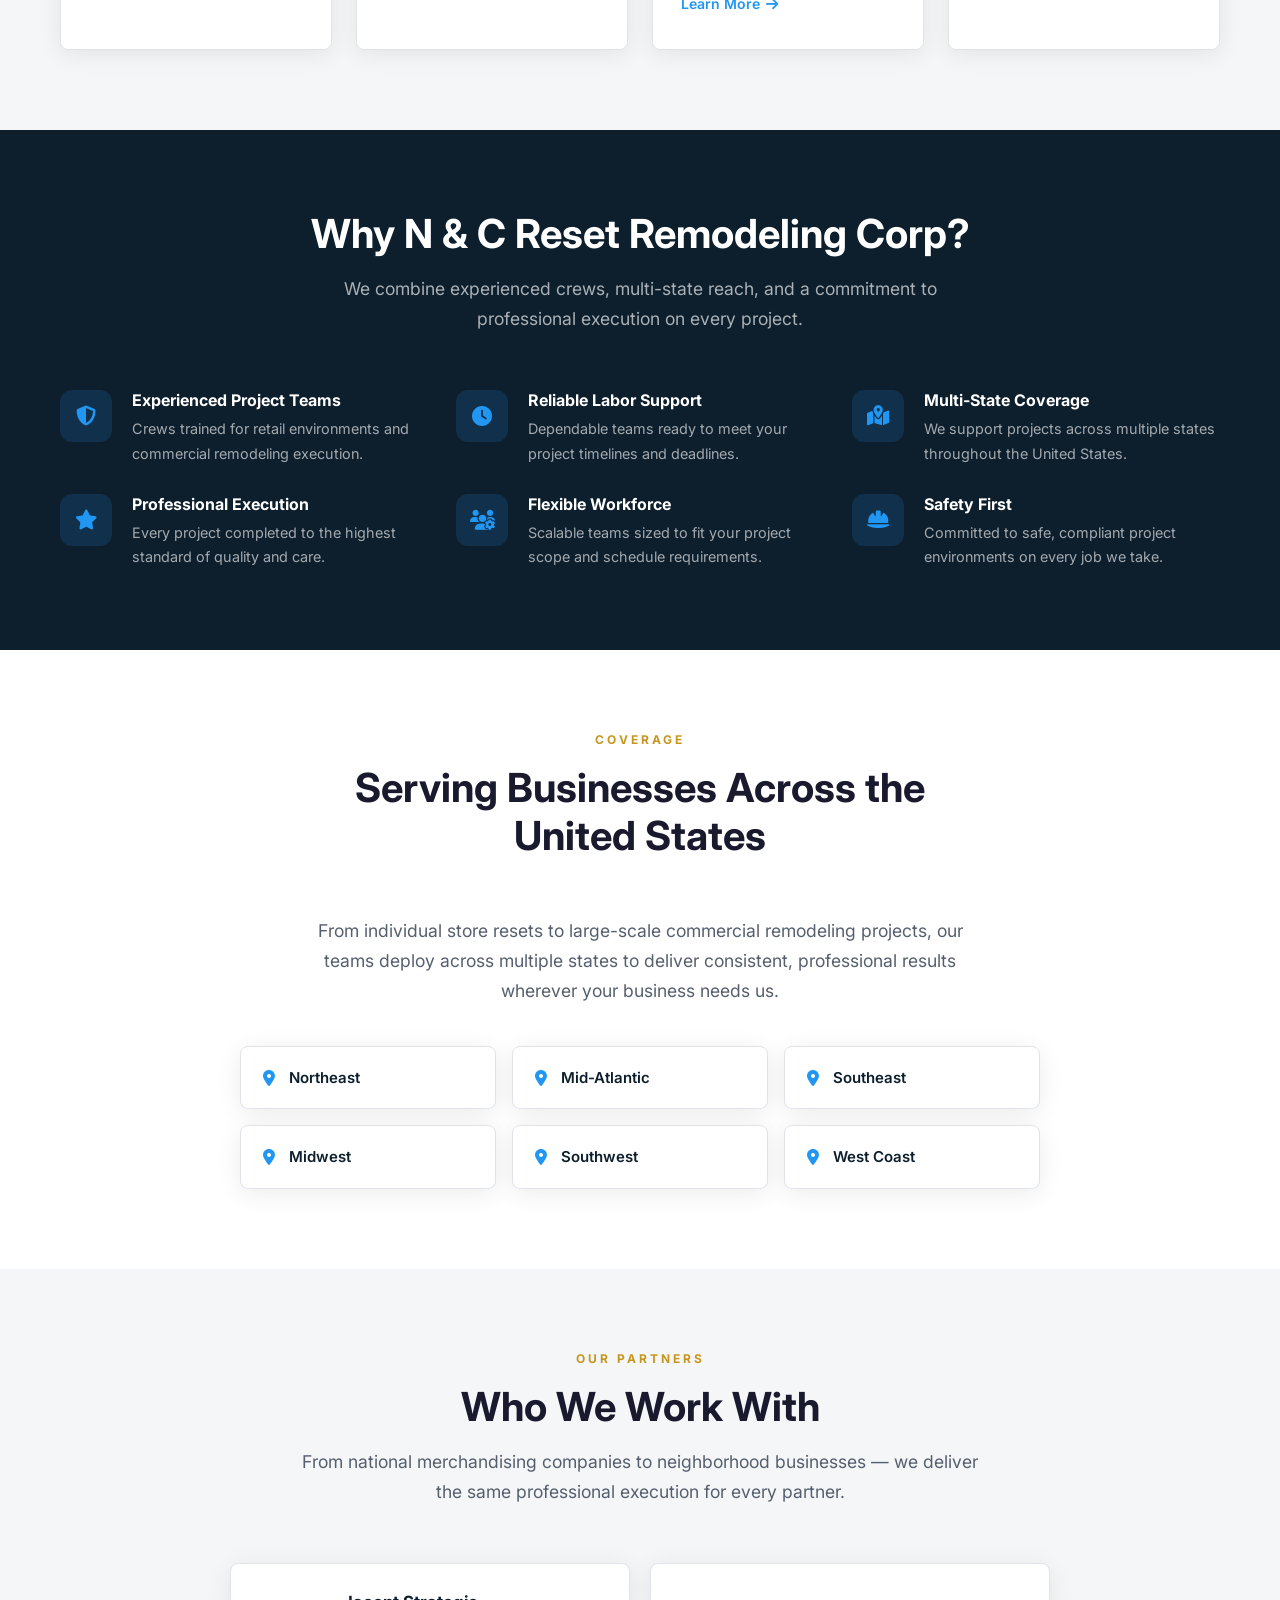
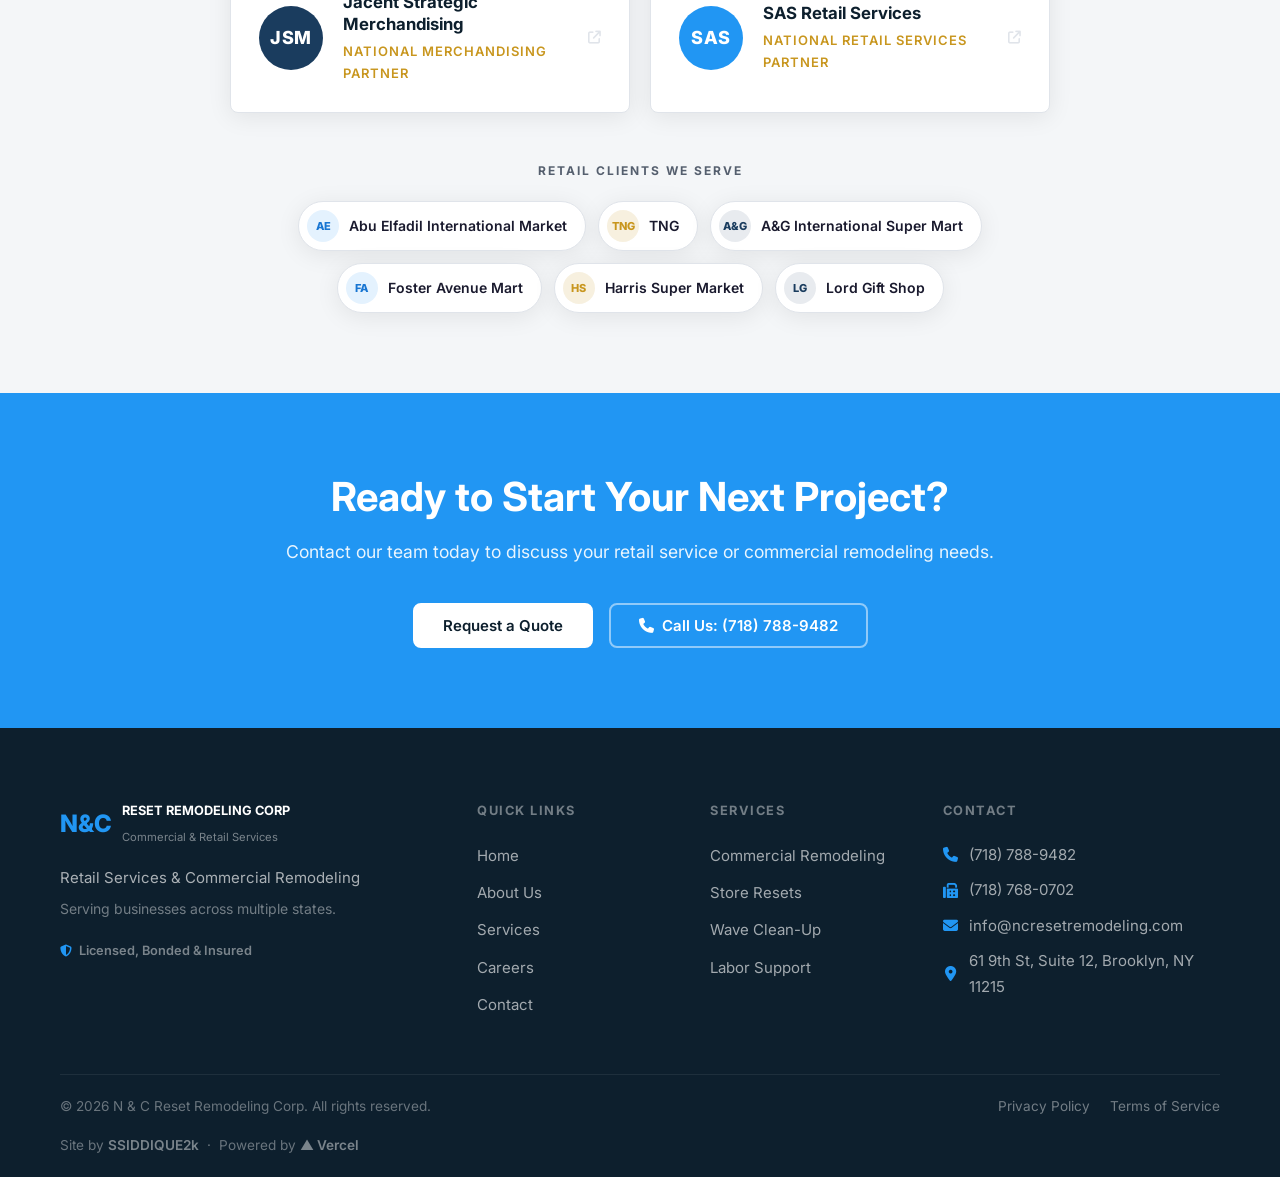
==== commit 005ffdc0: "Add footer credit: Site by SSIDDIQUE2k, Powered by Vercel" ====
--- a/index.html
+++ b/index.html
@@ -405,6 +405,7 @@
           <a href="privacy.html">Privacy Policy</a>
           <a href="terms.html">Terms of Service</a>
         </div>
+        <p class="footer-credit">Site by <a href="https://github.com/SSIDDIQUE2k" target="_blank" rel="noopener noreferrer">SSIDDIQUE2k</a> &nbsp;·&nbsp; Powered by <a href="https://vercel.com" target="_blank" rel="noopener noreferrer">&#9650; Vercel</a></p>
       </div>
     </div>
   </footer>
--- a/css/styles.css
+++ b/css/styles.css
@@ -318,9 +318,9 @@
   min-height: 600px;
   max-height: 920px;
   margin-top: 72px;
-  background-image: url('https://images.unsplash.com/photo-1441984904996-e0b6ba687e04?auto=format&fit=crop&w=1600&q=80');
+  background-image: url('../images/nc-team.jpg');
   background-size: cover;
-  background-position: center;
+  background-position: center 30%;
   display: flex;
   align-items: center;
 }
@@ -1061,6 +1061,19 @@
 .footer-legal { display: flex; gap: 20px; }
 .footer-legal a { font-size: 0.85rem; color: rgba(255,255,255,0.42); transition: var(--t); }
 .footer-legal a:hover { color: var(--accent); }
+
+.footer-credit {
+  width: 100%;
+  font-size: 0.75rem;
+  color: rgba(255,255,255,0.28);
+  margin: 4px 0 0 !important;
+}
+.footer-credit a {
+  color: rgba(255,255,255,0.45);
+  font-weight: 600;
+  transition: var(--t);
+}
+.footer-credit a:hover { color: var(--accent); }
 
 /* ── 20. Number Counter Pop ──────────────────────────────── */
 @keyframes countPop {
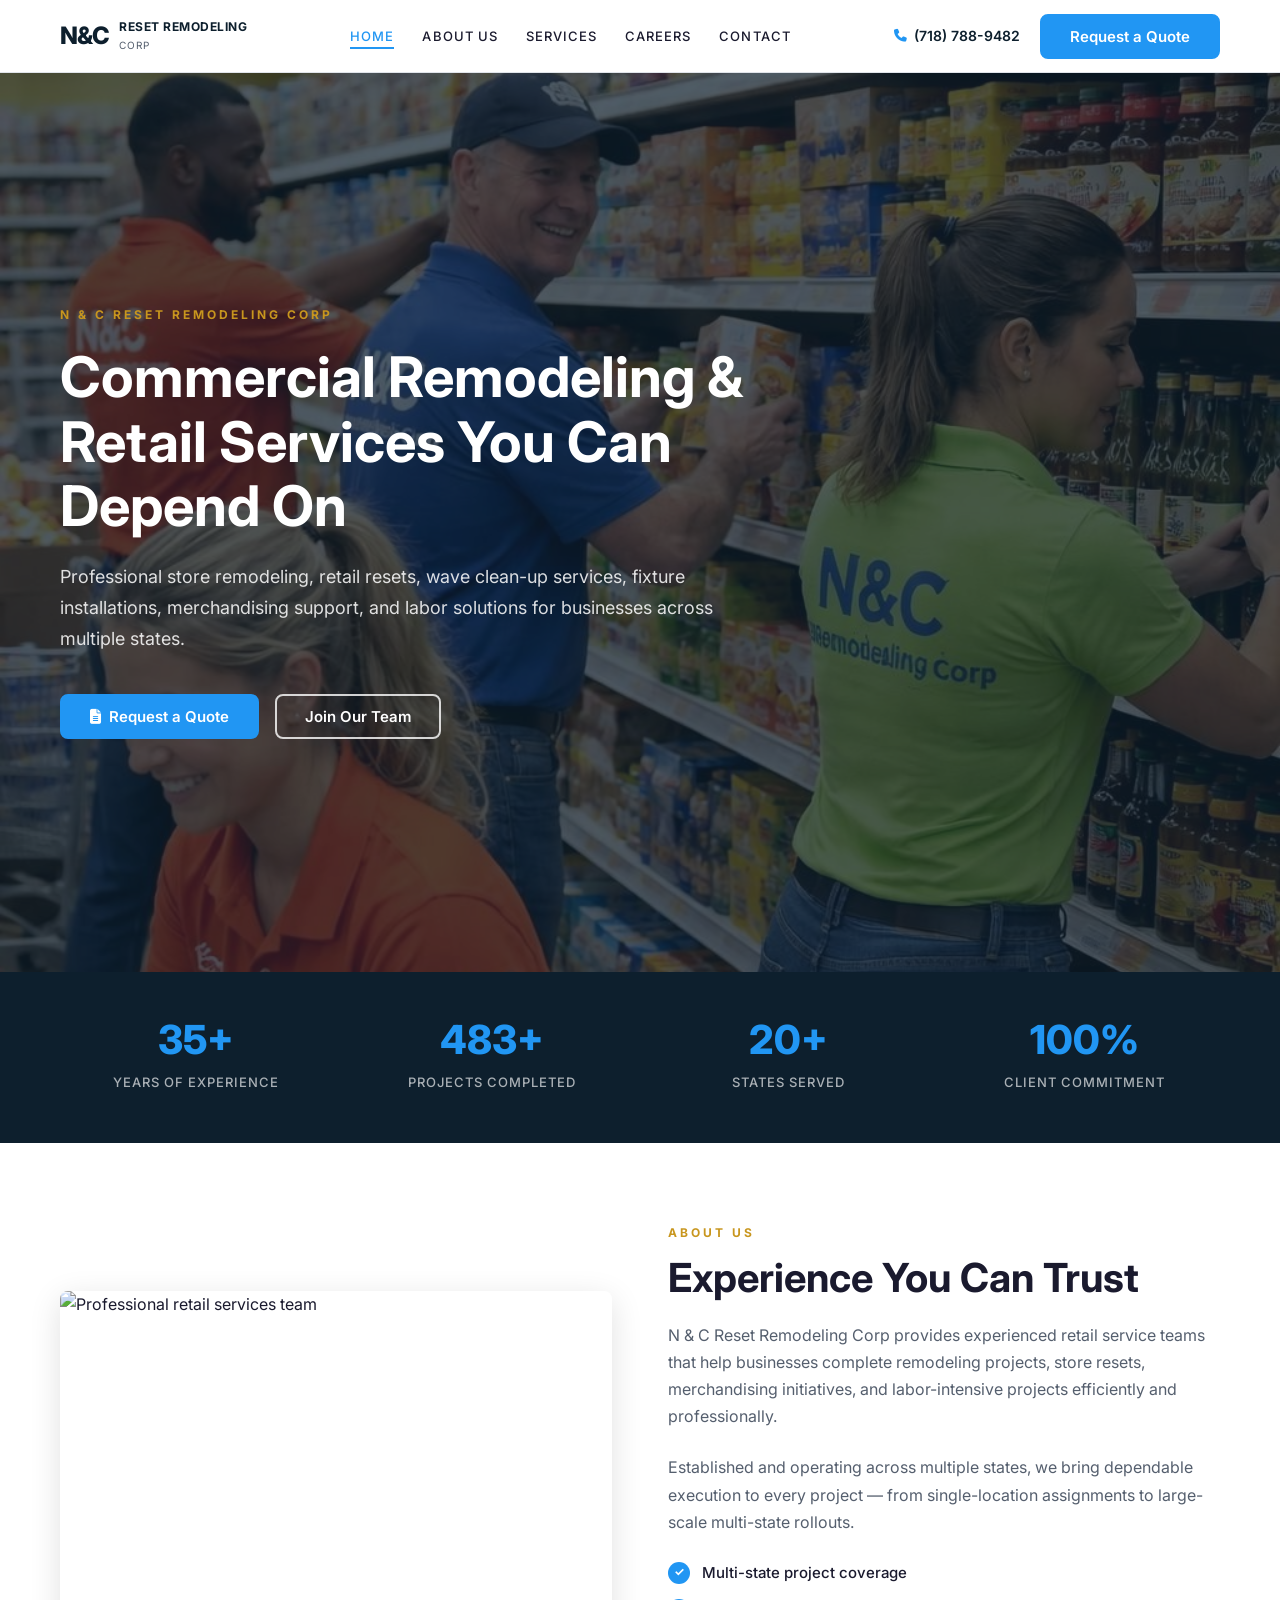
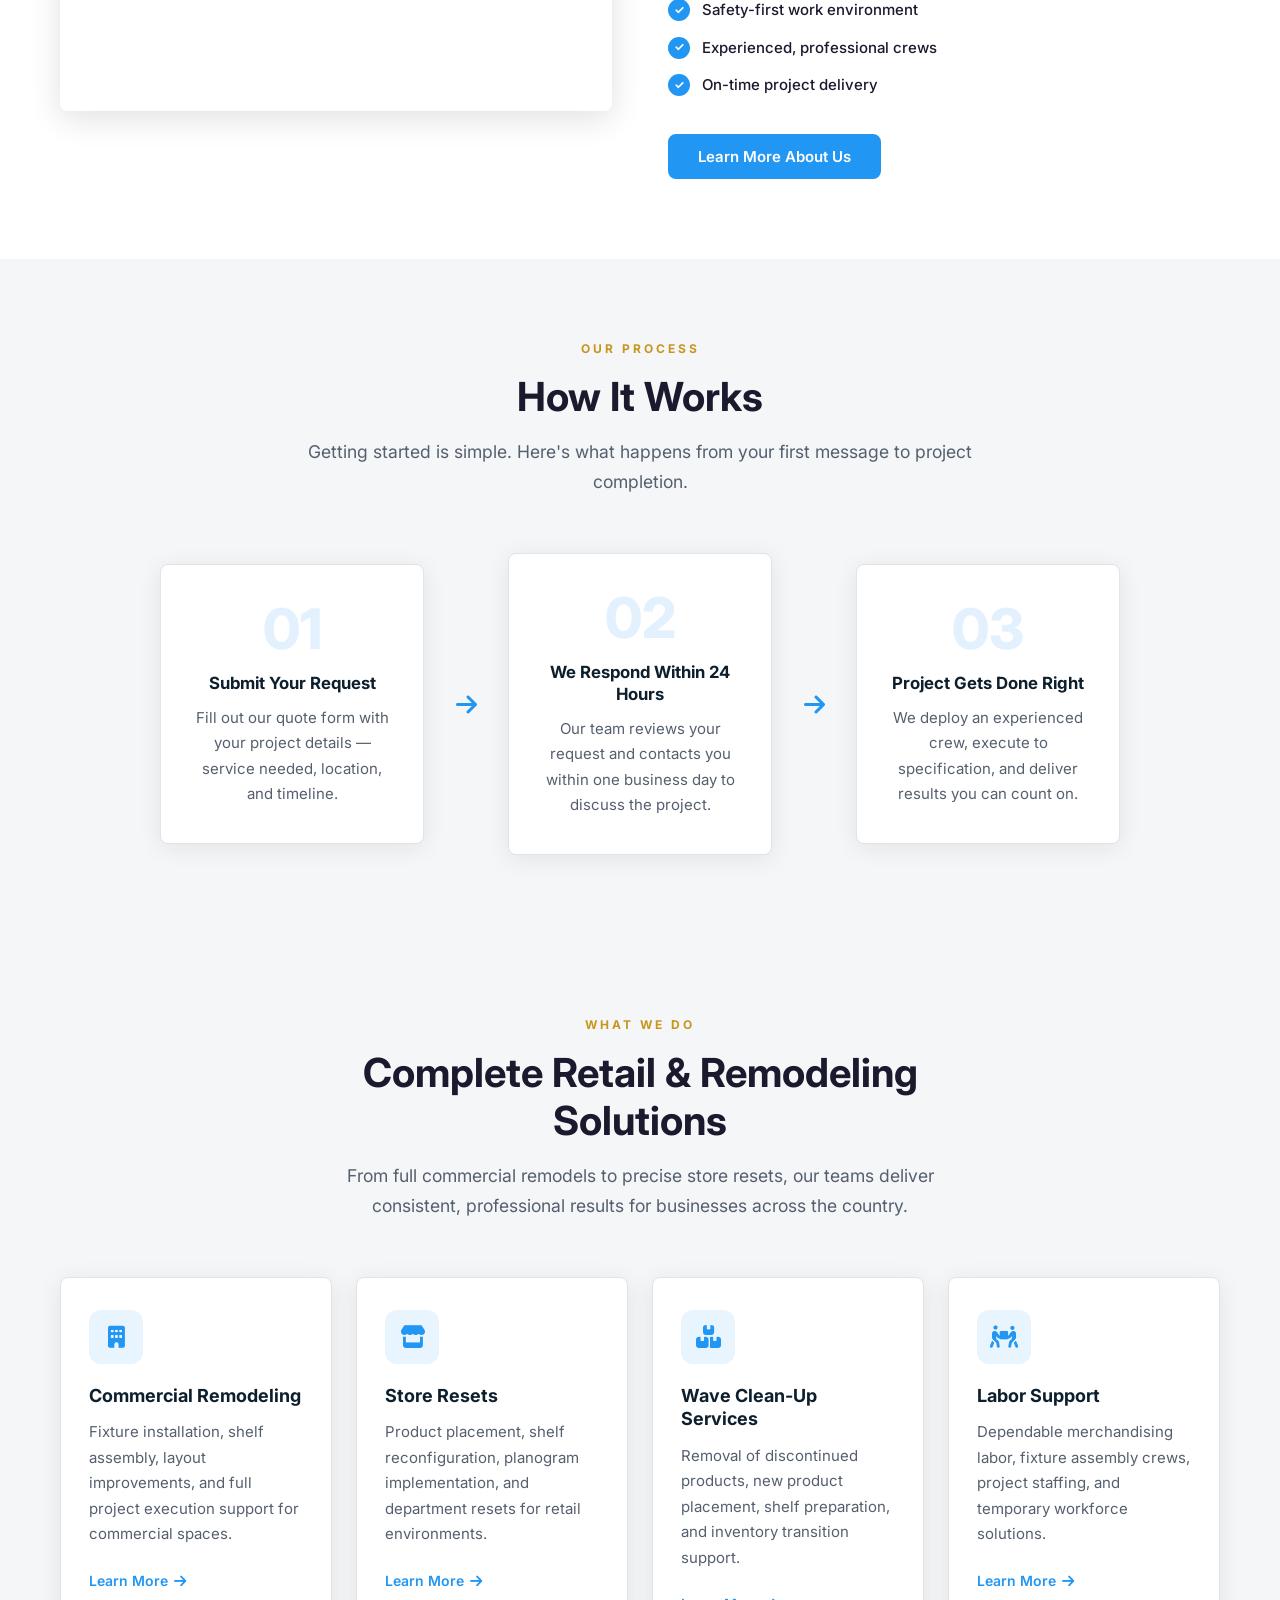
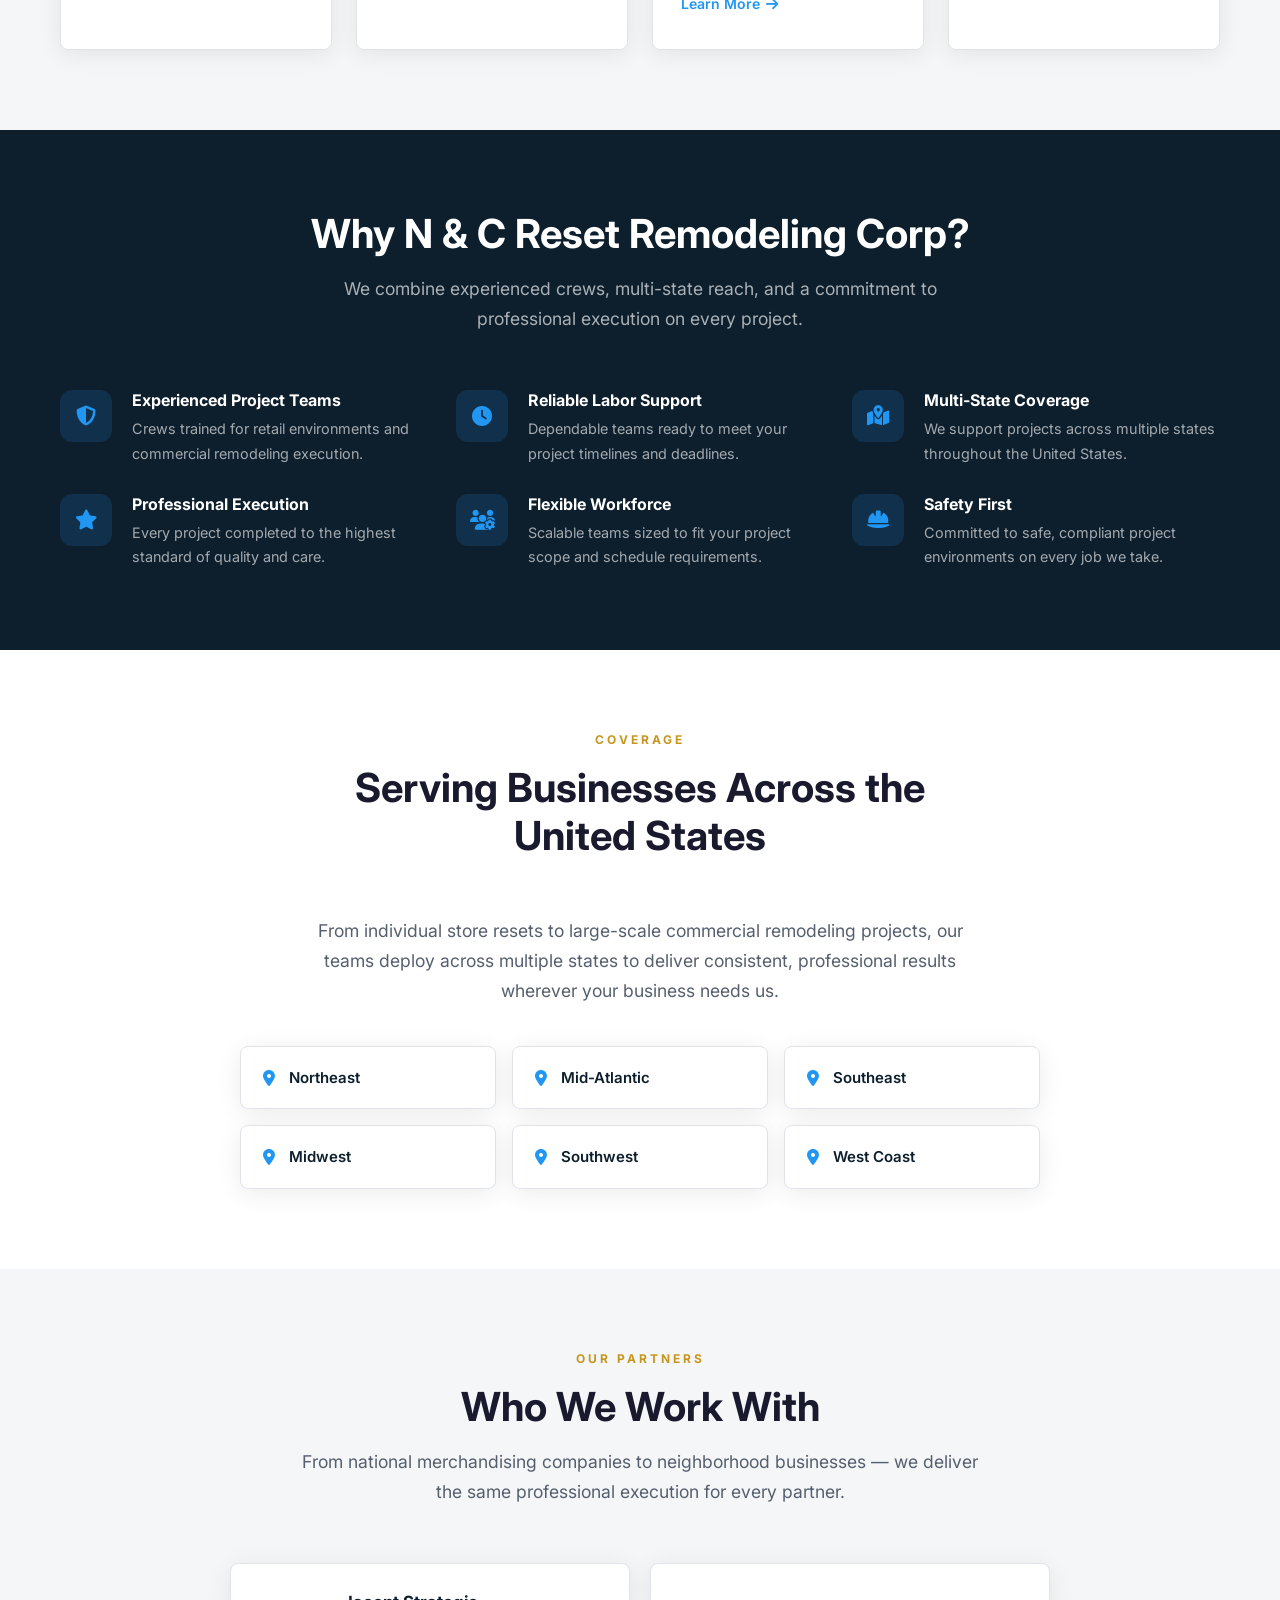
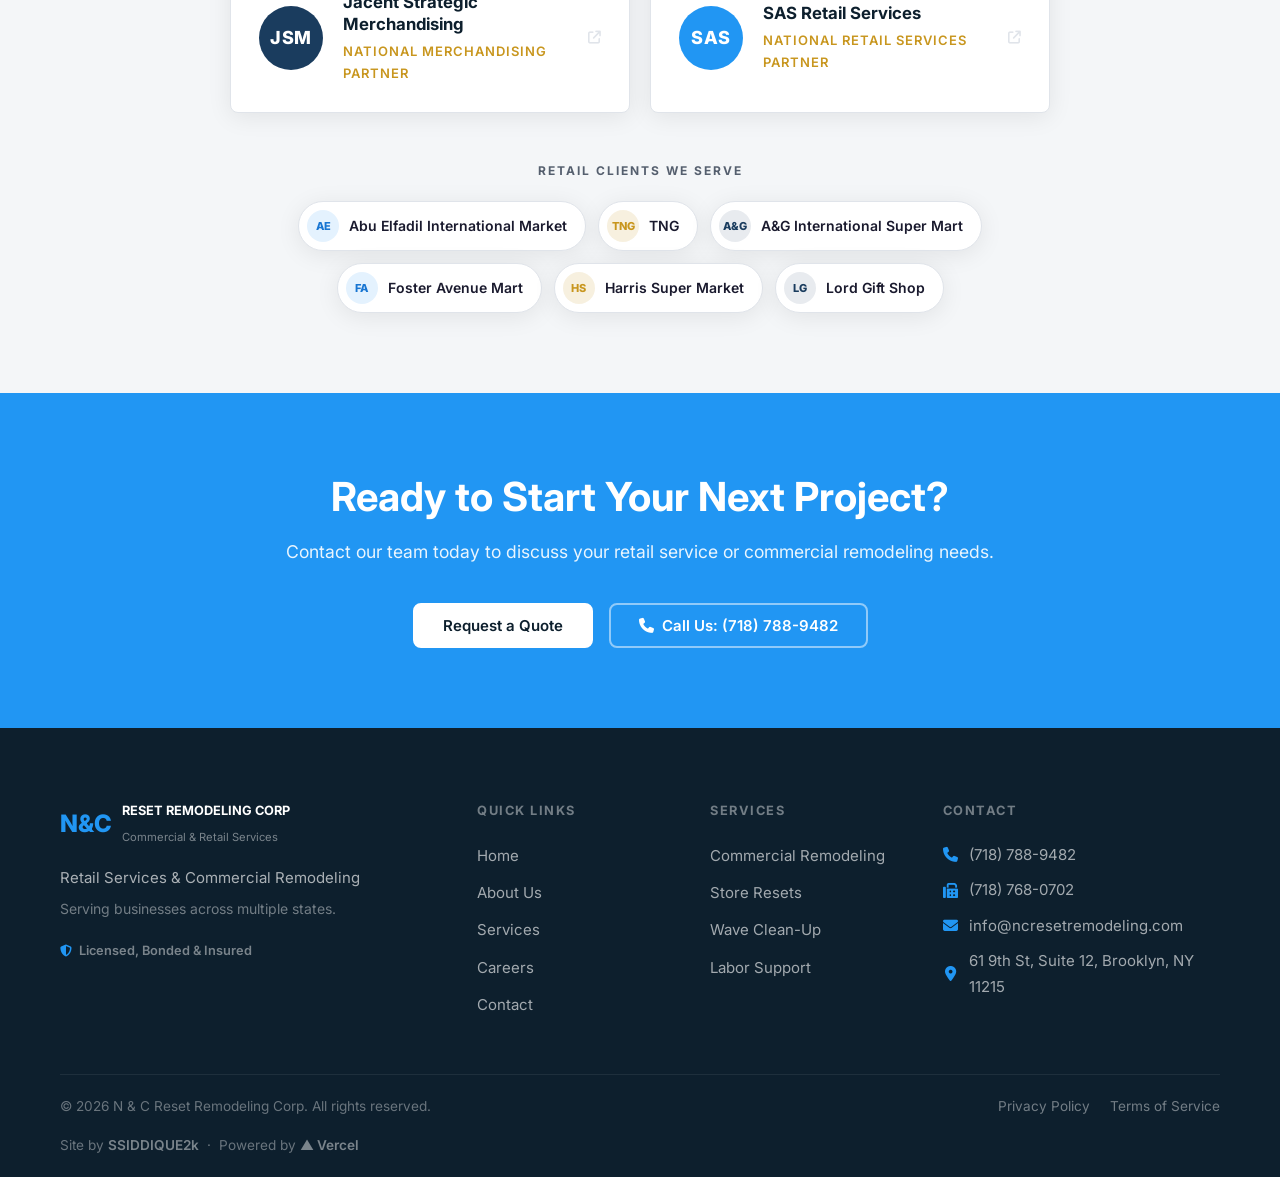
==== commit 11ee550c: "Point developer credit to ssiddique2k.com" ====
--- a/index.html
+++ b/index.html
@@ -405,7 +405,7 @@
           <a href="privacy.html">Privacy Policy</a>
           <a href="terms.html">Terms of Service</a>
         </div>
-        <p class="footer-credit">Site by <a href="https://github.com/SSIDDIQUE2k" target="_blank" rel="noopener noreferrer">SSIDDIQUE2k</a> &nbsp;·&nbsp; Powered by <a href="https://vercel.com" target="_blank" rel="noopener noreferrer">&#9650; Vercel</a></p>
+        <p class="footer-credit">Site by <a href="https://ssiddique2k.com" target="_blank" rel="noopener noreferrer">SSIDDIQUE2k</a> &nbsp;·&nbsp; Powered by <a href="https://vercel.com" target="_blank" rel="noopener noreferrer">&#9650; Vercel</a></p>
       </div>
     </div>
   </footer>
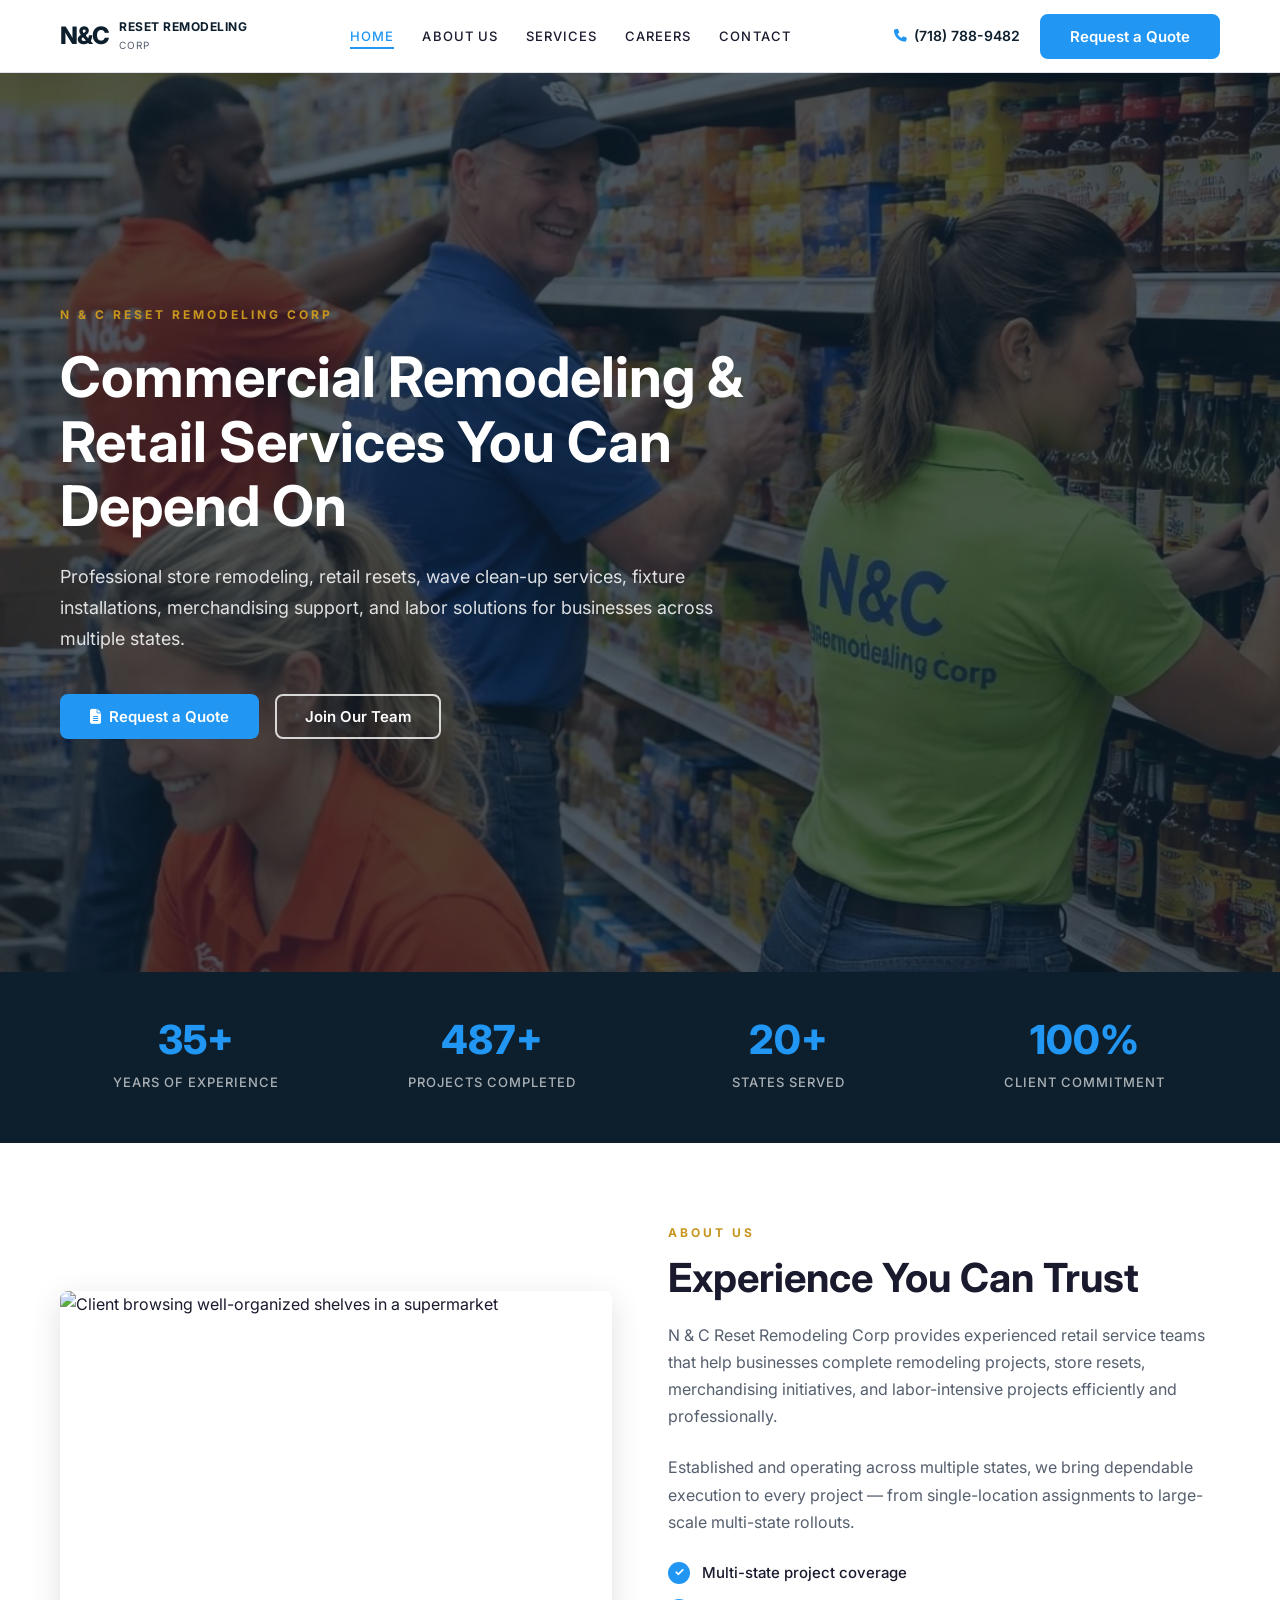
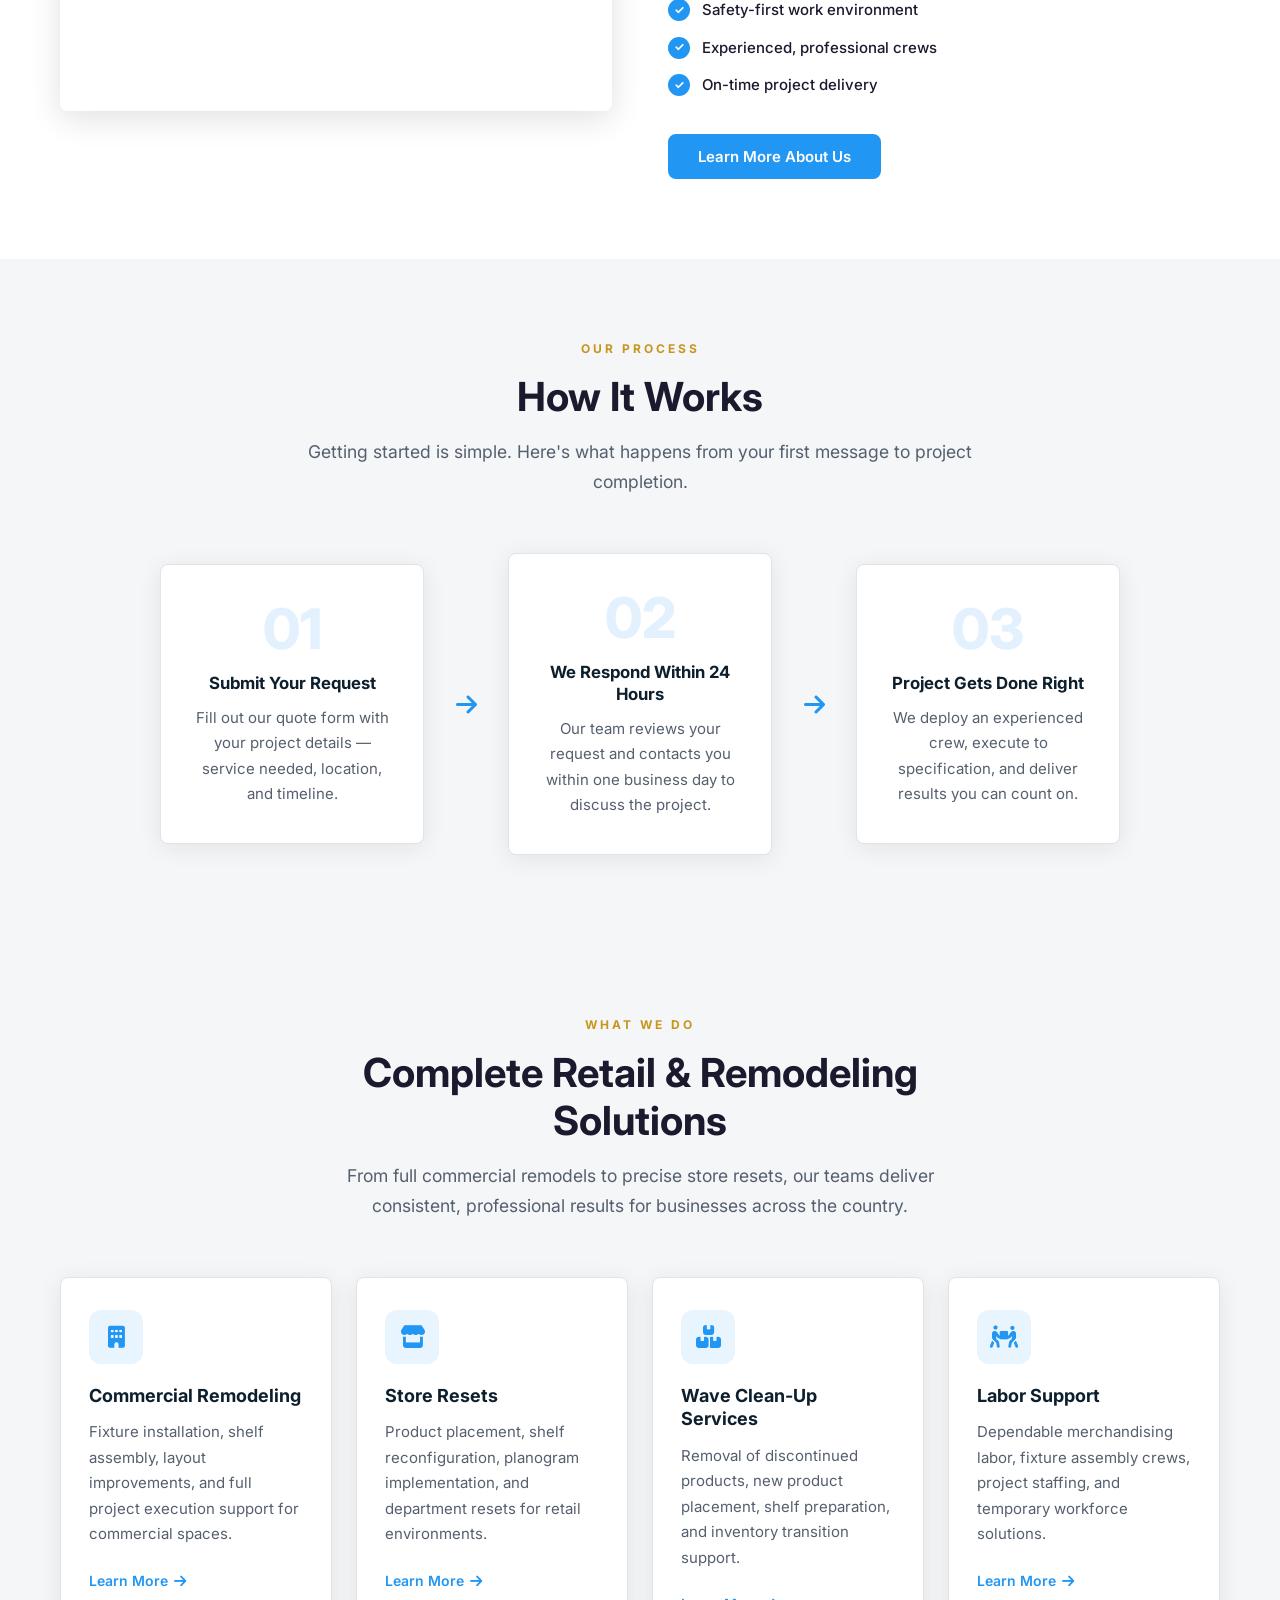
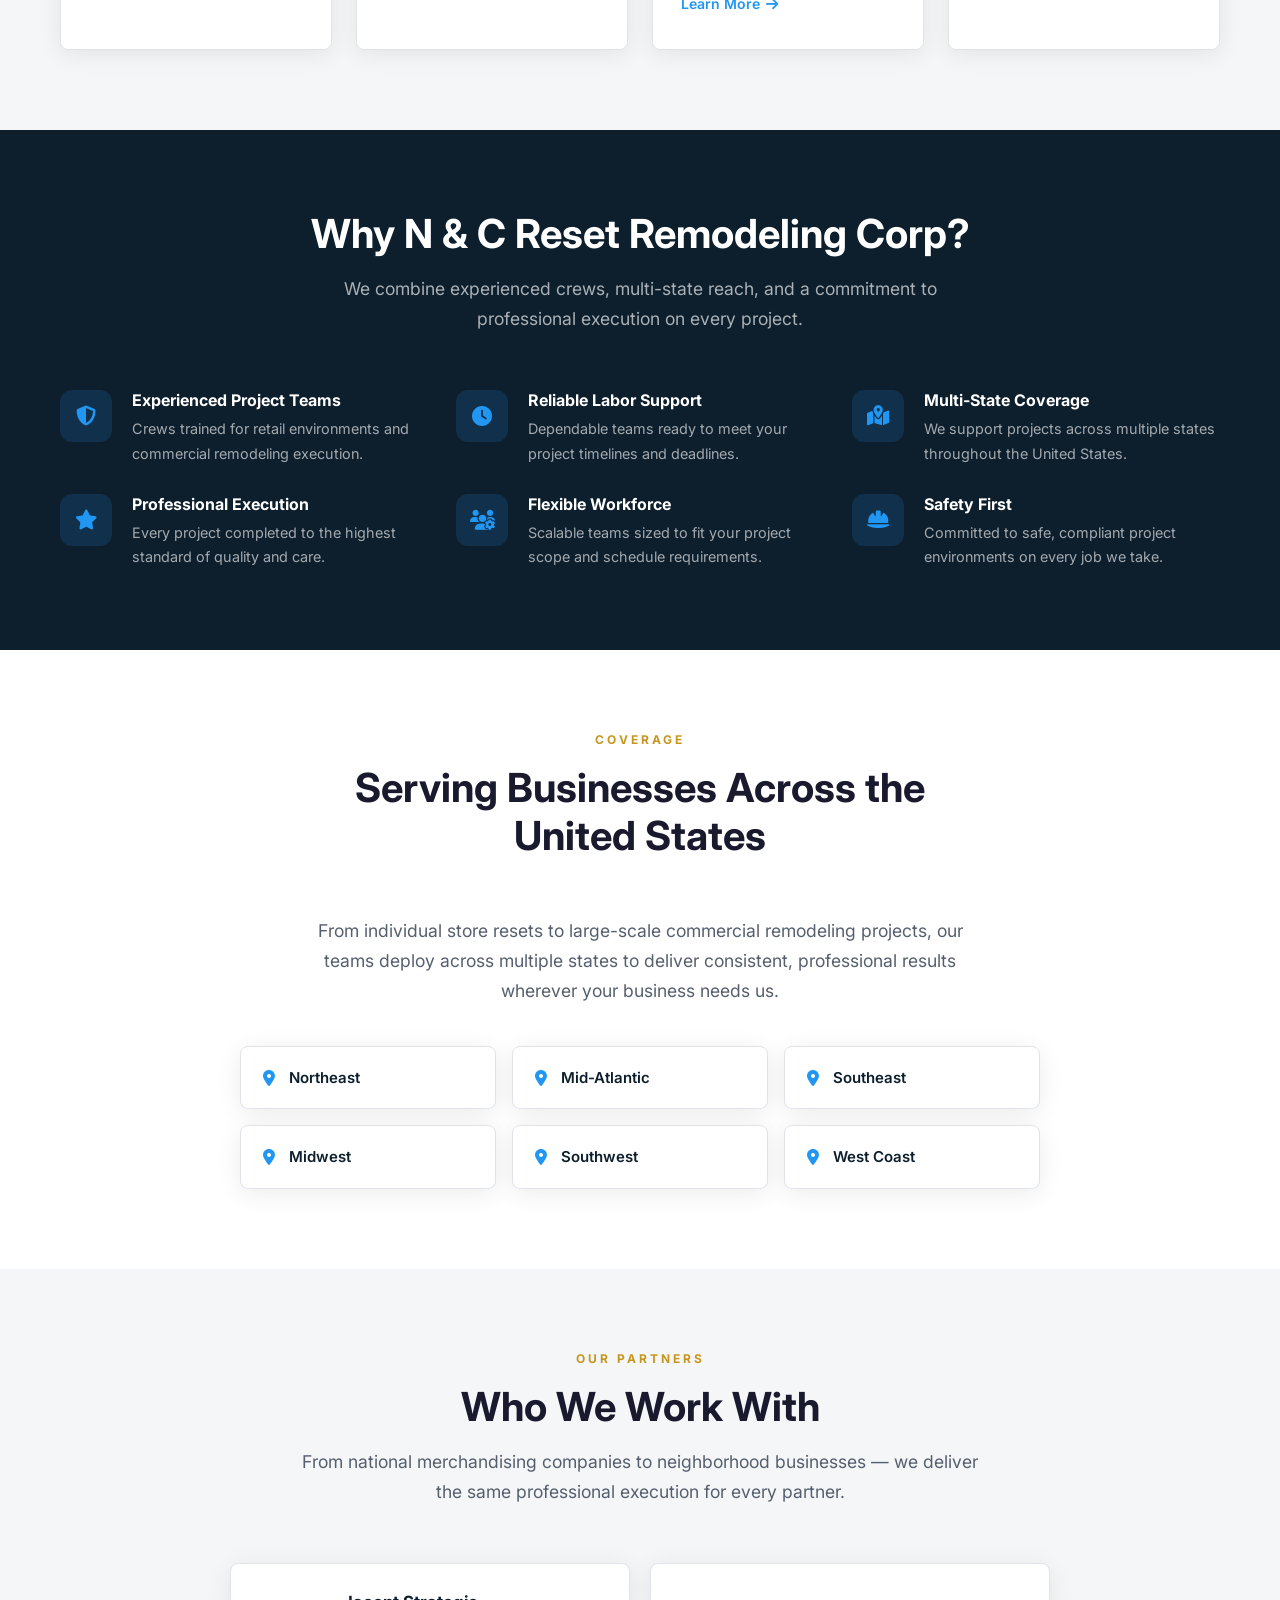
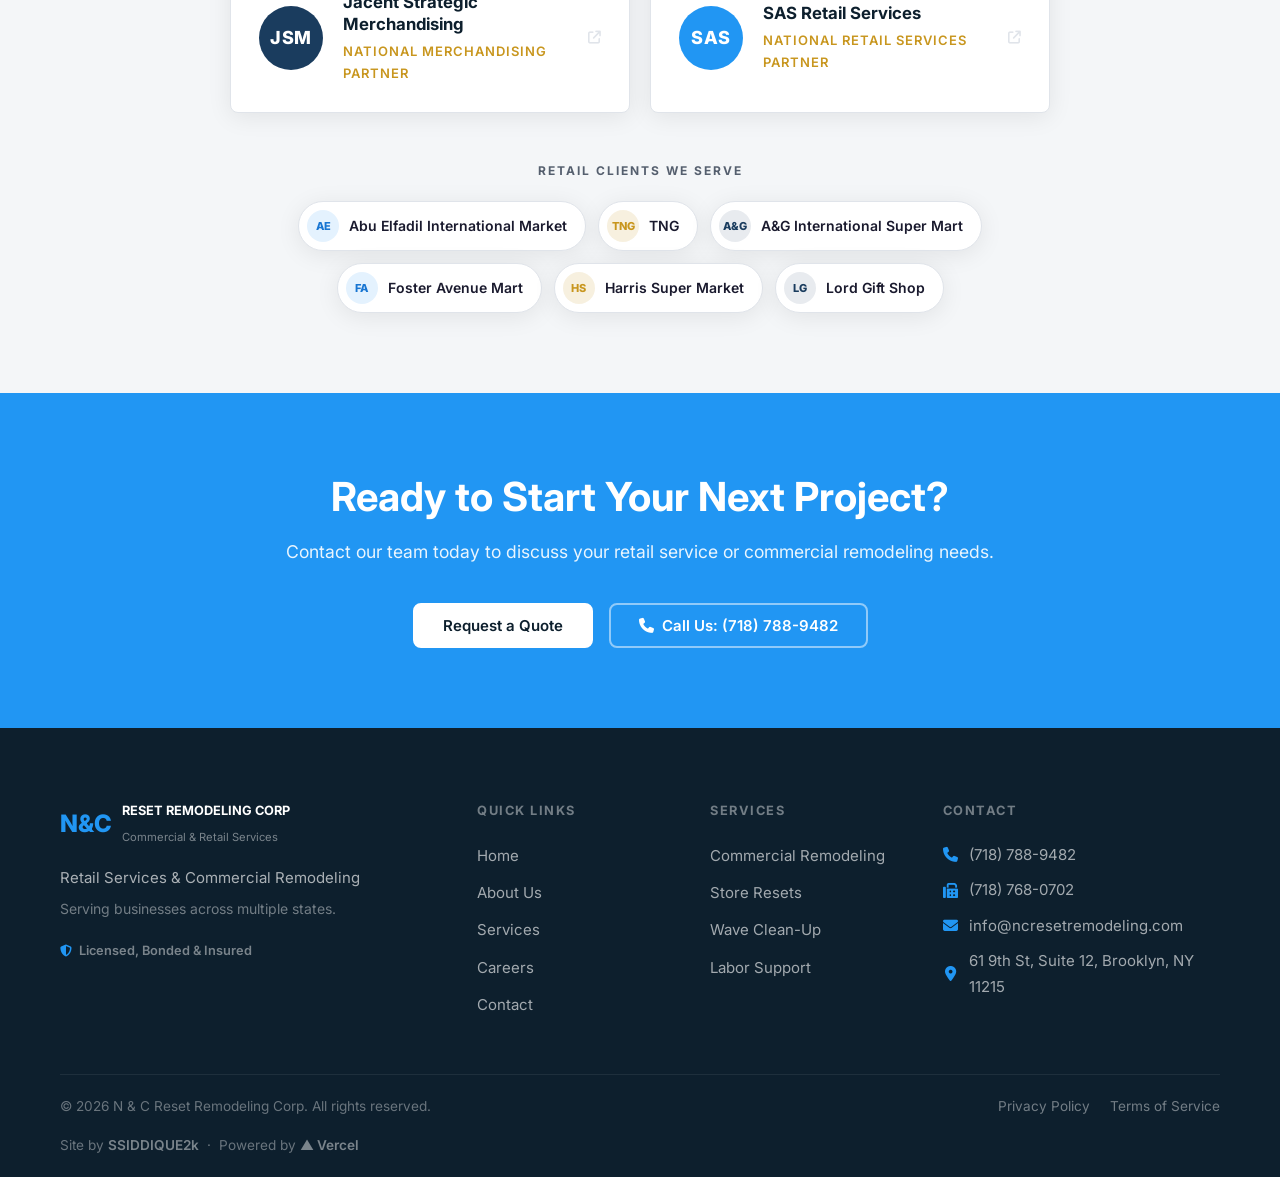
==== commit 300898c8: "Swap Experience You Can Trust image to supermarket client photo" ====
--- a/index.html
+++ b/index.html
@@ -120,8 +120,8 @@
         <div class="about-grid">
           <div class="about-img fade-in">
             <img
-              src="https://images.unsplash.com/photo-1600880292203-757bb62b4baf?auto=format&fit=crop&w=800&q=80"
-              alt="Professional retail services team"
+              src="https://images.unsplash.com/photo-1542838132-92c53300491e?auto=format&fit=crop&w=800&q=80"
+              alt="Client browsing well-organized shelves in a supermarket"
               width="800" height="420" loading="lazy"
             >
           </div>
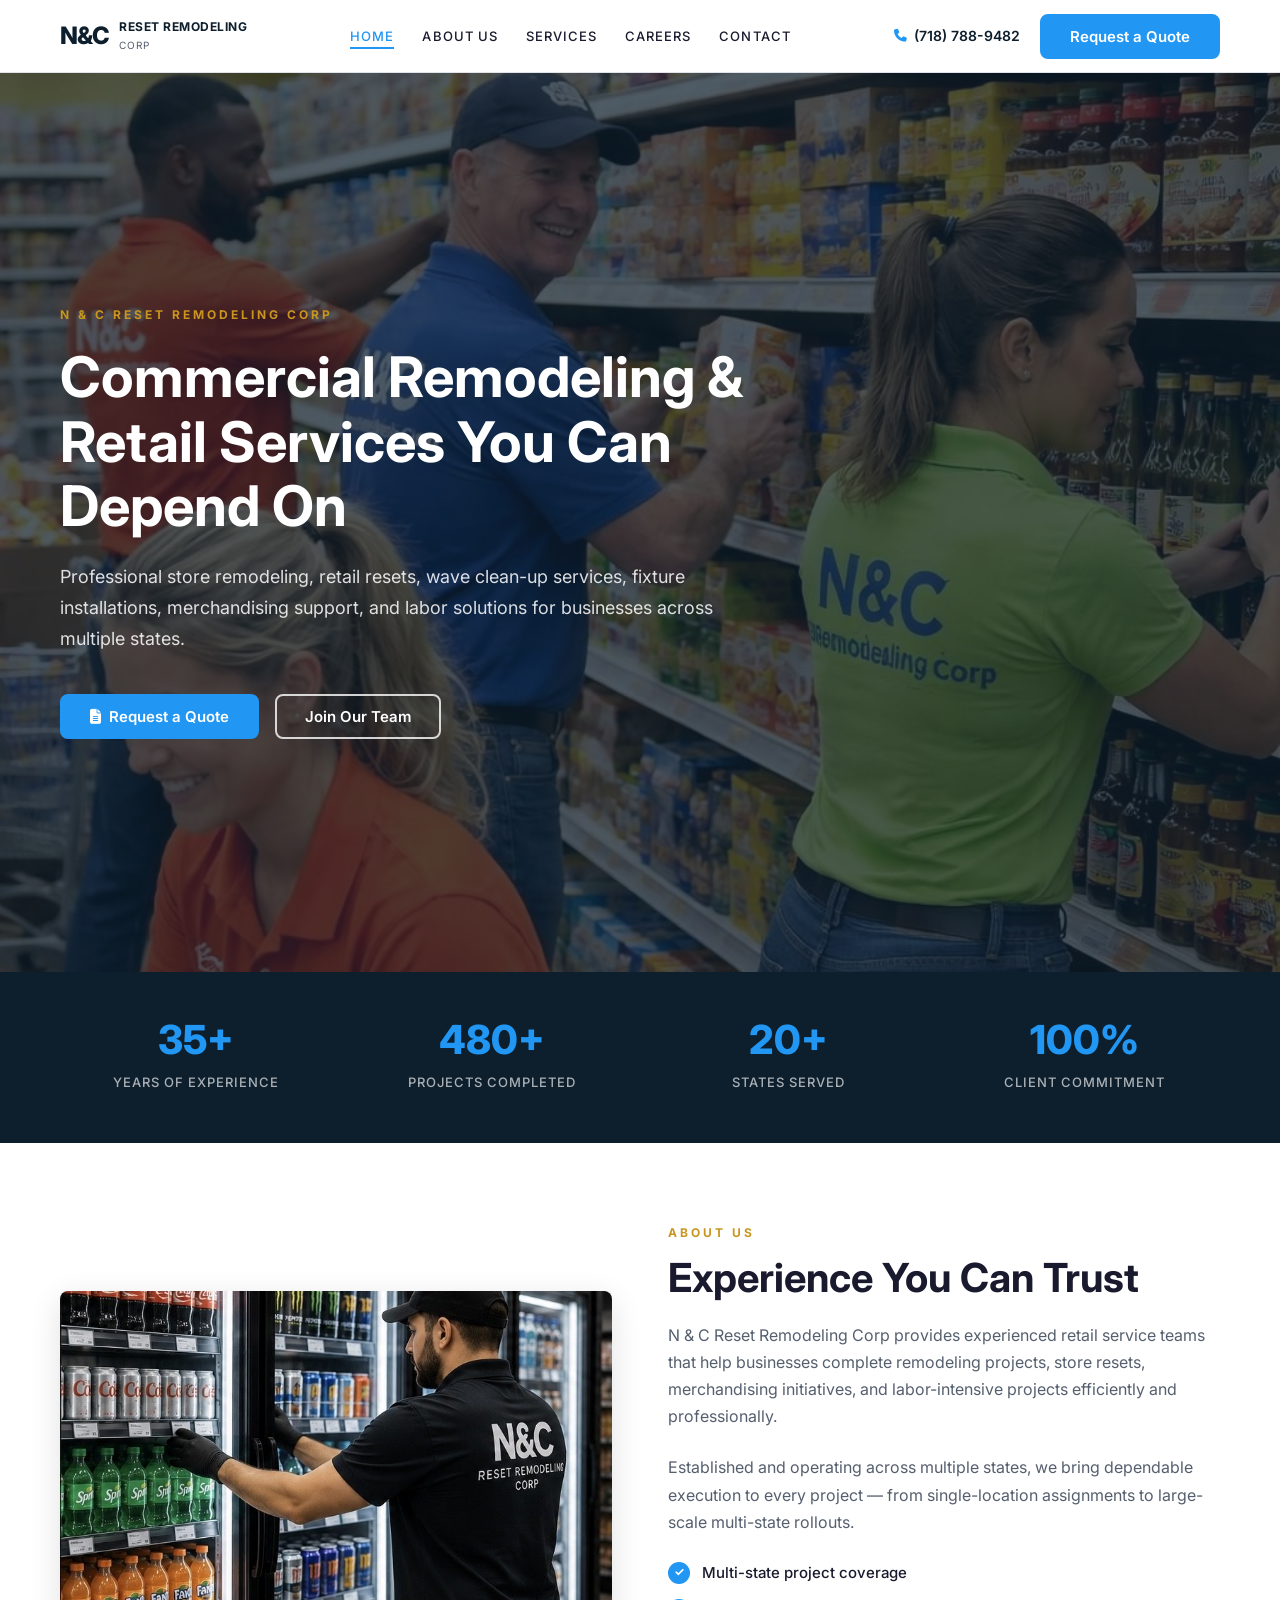
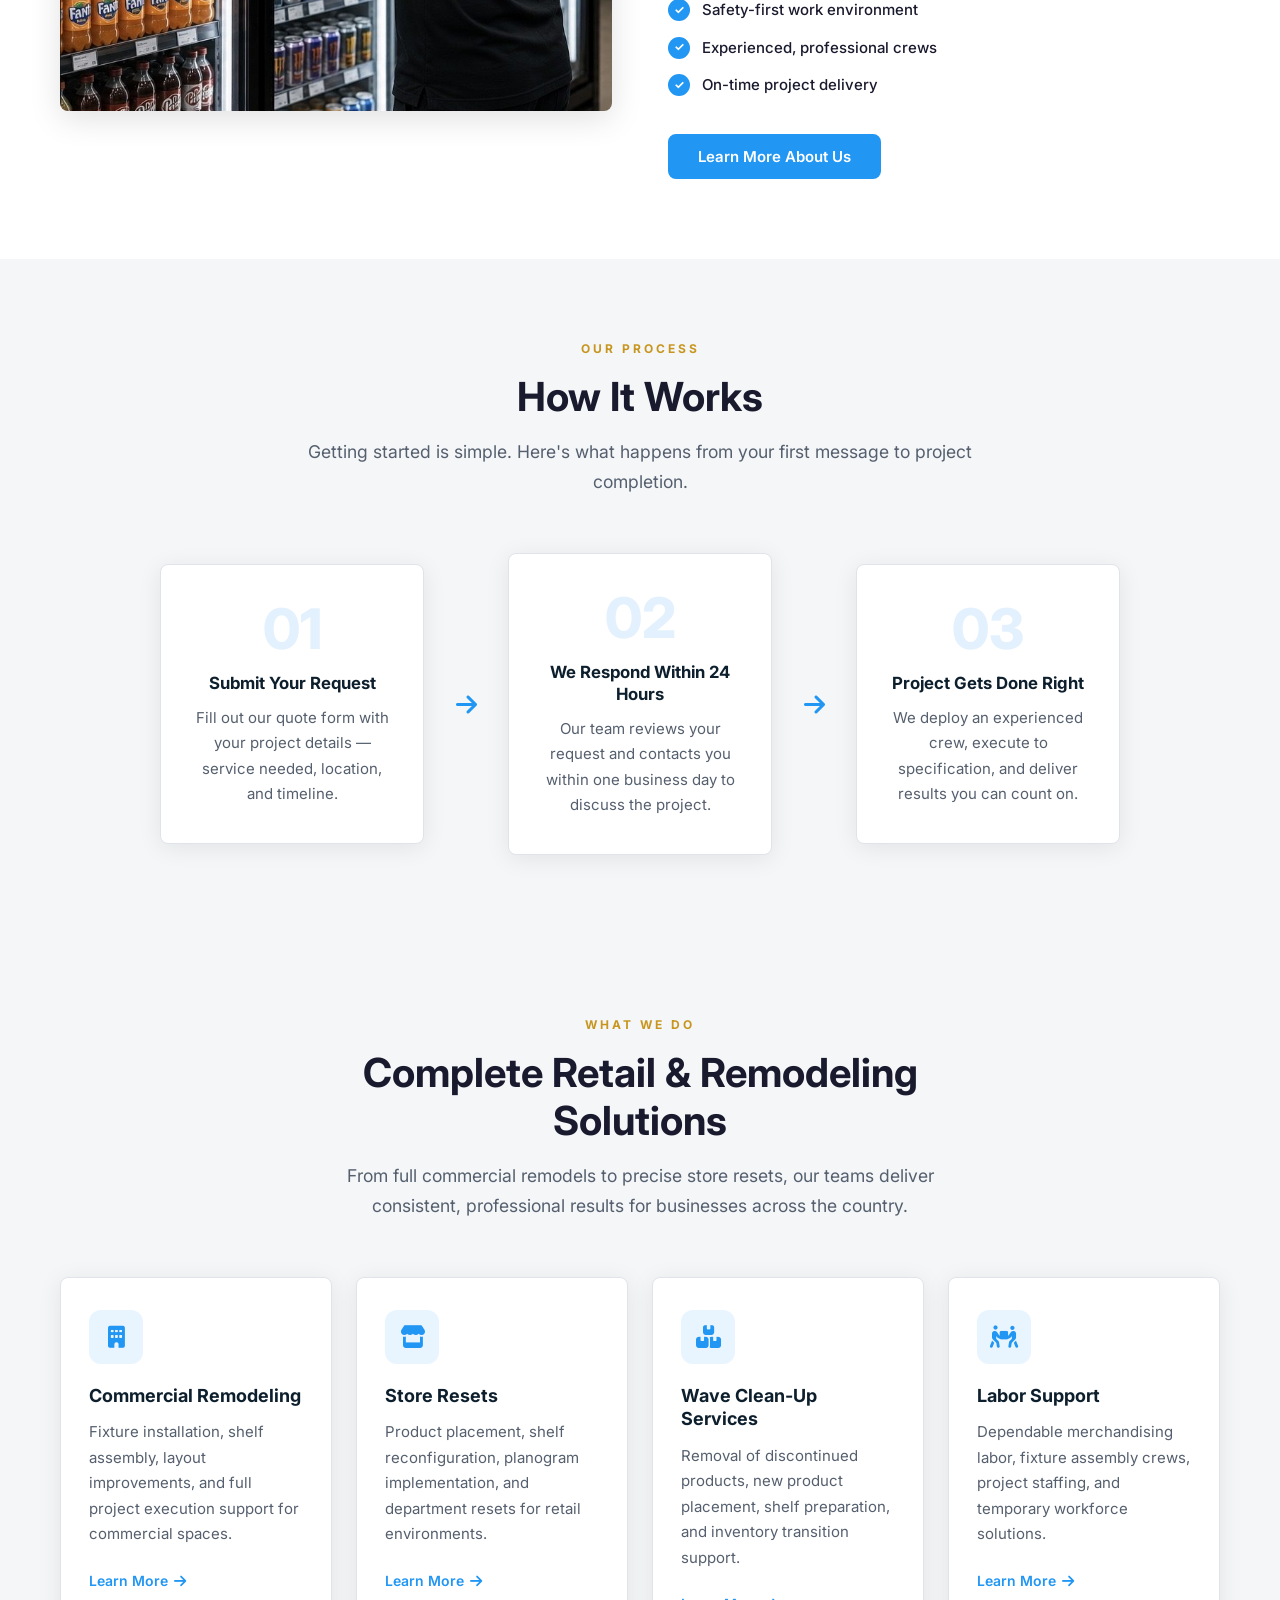
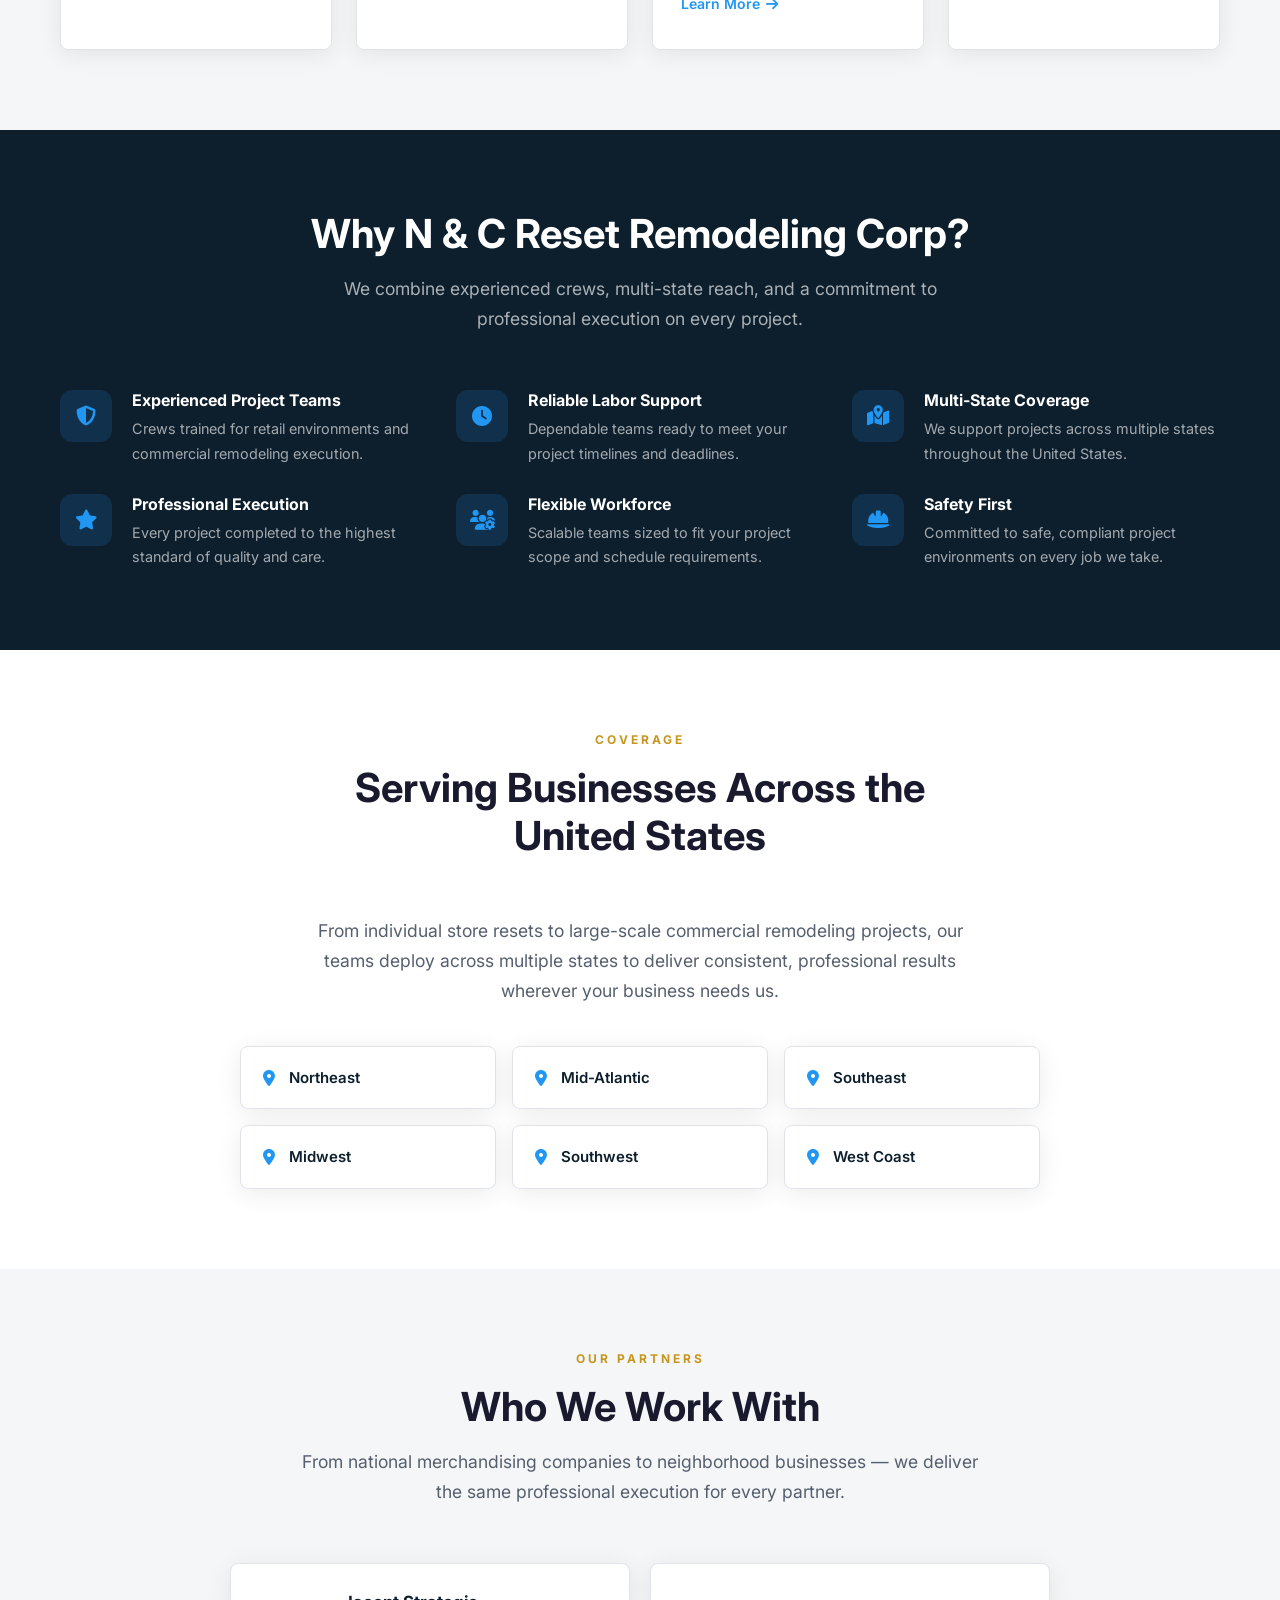
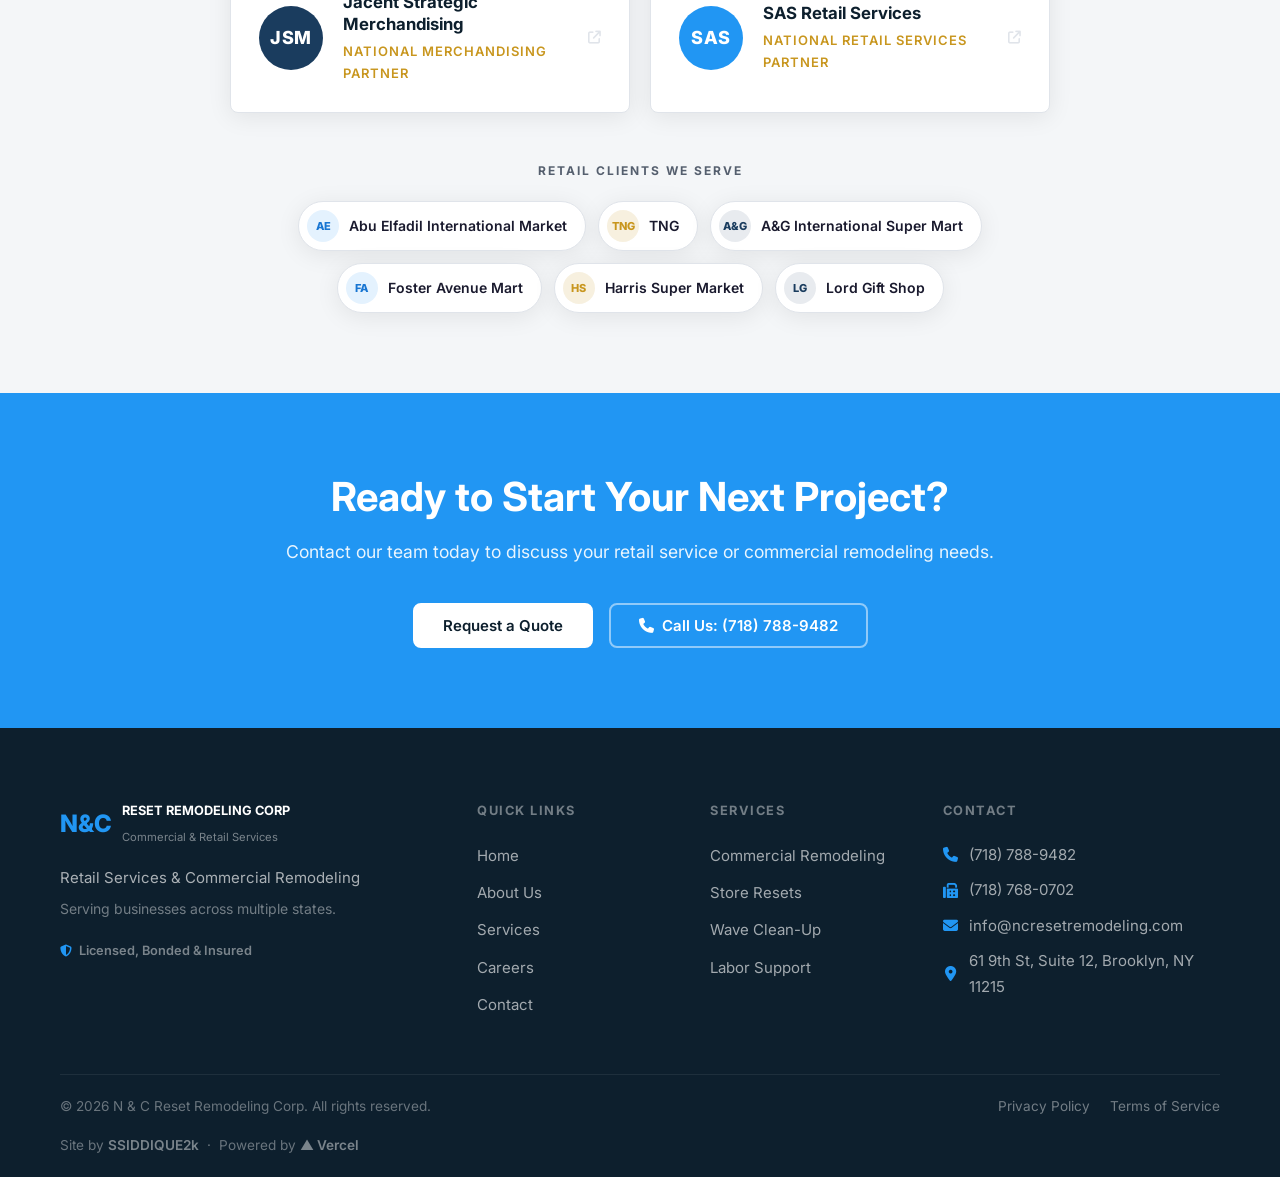
==== commit 3431e492: "Add branded photos: cooler (Experience You Can Trust), van team (Labor Support), aisle (Wave Clean-U" ====
--- a/index.html
+++ b/index.html
@@ -120,8 +120,8 @@
         <div class="about-grid">
           <div class="about-img fade-in">
             <img
-              src="https://images.unsplash.com/photo-1542838132-92c53300491e?auto=format&fit=crop&w=800&q=80"
-              alt="Client browsing well-organized shelves in a supermarket"
+              src="images/nc-cooler.jpg"
+              alt="N&C Reset Remodeling crew member stocking a beverage cooler in a supermarket"
               width="800" height="420" loading="lazy"
             >
           </div>
